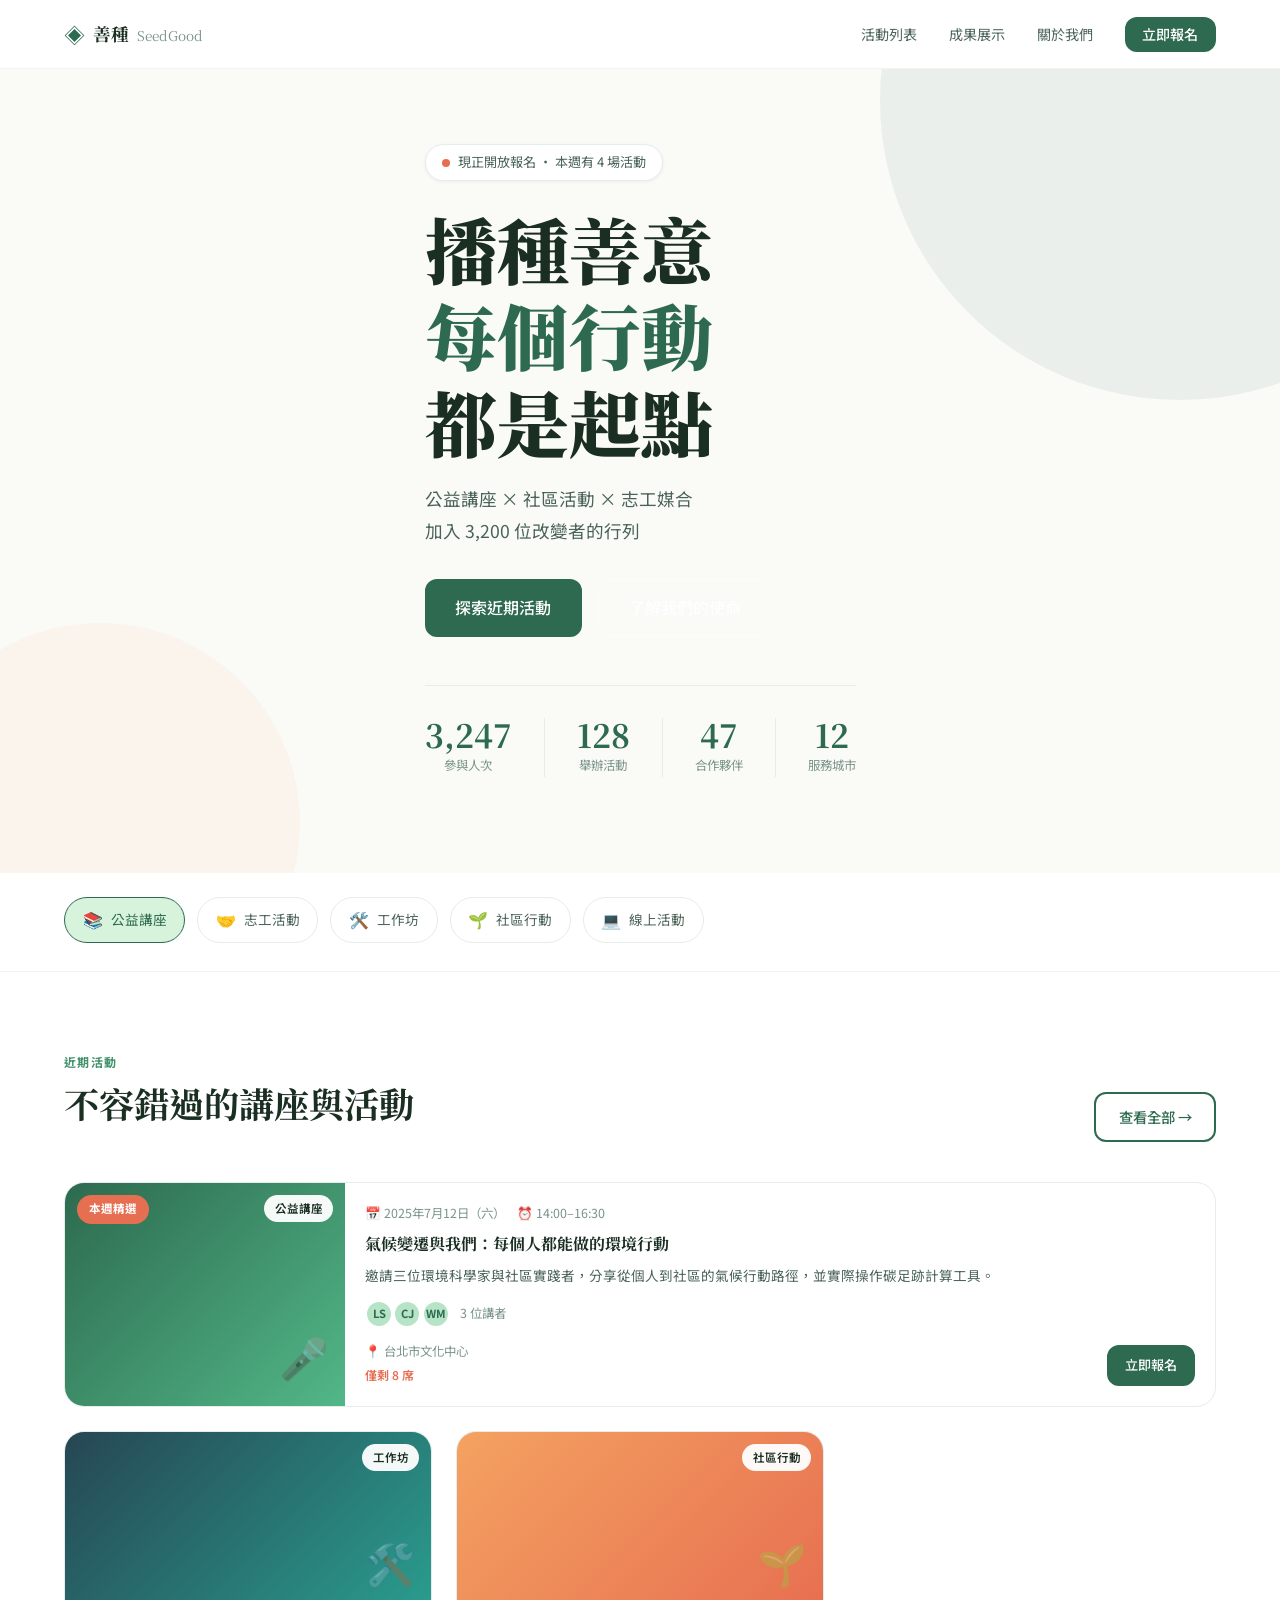
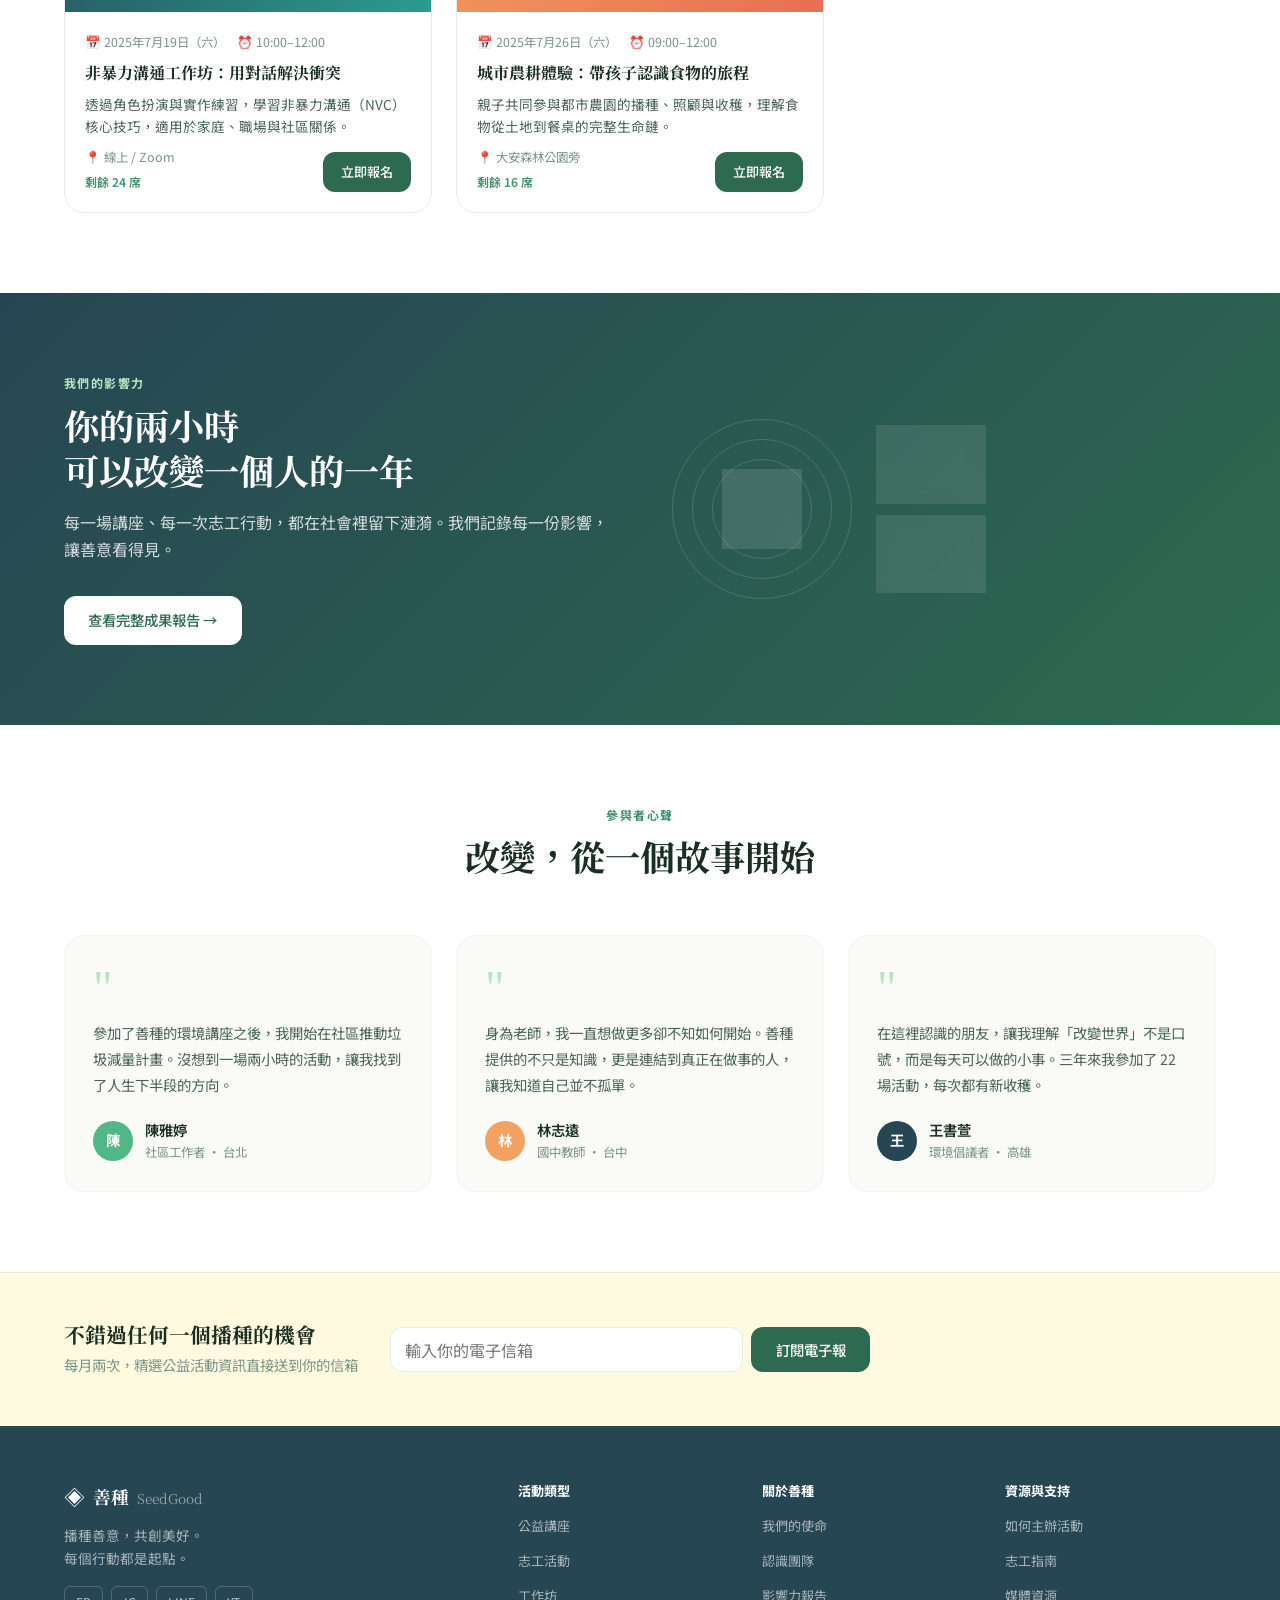
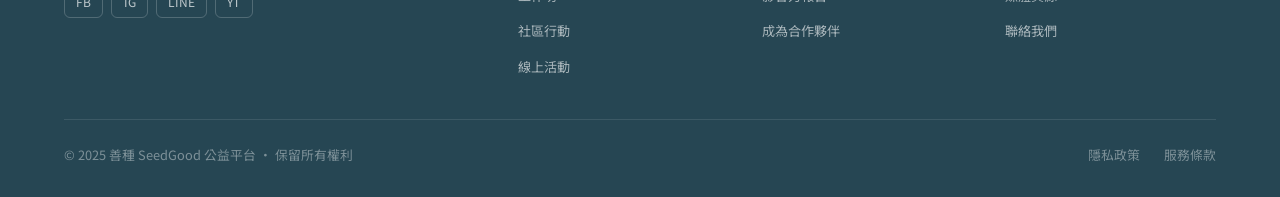
==== index.html @ 08ddd076 "Initial commit" ====
<!DOCTYPE html>
<html lang="zh-TW">
<head>
  <meta charset="UTF-8">
  <meta name="viewport" content="width=device-width, initial-scale=1.0">
  <title>善種 SeedGood — 播種善意，共創美好</title>
  <meta name="description" content="善種是一個公益活動平台，匯聚公益講座與各式活動，每個行動都是改變的起點。">
  <link rel="stylesheet" href="css/style.css">
  <link rel="preconnect" href="https://fonts.googleapis.com">
  <link href="https://fonts.googleapis.com/css2?family=Noto+Serif+TC:wght@400;700;900&family=Noto+Sans+TC:wght@300;400;500;700&display=swap" rel="stylesheet">
</head>
<body>

<!-- Navigation -->
<nav class="nav" id="nav">
  <div class="nav-inner container">
    <a href="index.html" class="nav-logo">
      <span class="logo-mark">&#9672;</span>
      <span class="logo-text">善種 <em>SeedGood</em></span>
    </a>
    <ul class="nav-links">
      <li><a href="events.html">活動列表</a></li>
      <li><a href="impact.html">成果展示</a></li>
      <li><a href="about.html">關於我們</a></li>
      <li><a href="events.html" class="nav-cta">立即報名</a></li>
    </ul>
    <button class="nav-toggle" id="navToggle" aria-label="選單">
      <span></span><span></span><span></span>
    </button>
  </div>
</nav>

<!-- Mobile Menu -->
<div class="mobile-menu" id="mobileMenu">
  <ul>
    <li><a href="events.html">活動列表</a></li>
    <li><a href="impact.html">成果展示</a></li>
    <li><a href="about.html">關於我們</a></li>
    <li><a href="events.html" class="btn btn-primary">立即報名</a></li>
  </ul>
</div>

<!-- Hero -->
<section class="hero">
  <div class="hero-bg">
    <div class="hero-shape hero-shape-1"></div>
    <div class="hero-shape hero-shape-2"></div>
    <div class="hero-dots"></div>
  </div>
  <div class="container hero-content">
    <div class="hero-badge">
      <span class="pulse-dot"></span>
      現正開放報名 · 本週有 4 場活動
    </div>
    <h1 class="hero-title">播種善意<br><span class="accent">每個行動</span><br>都是起點</h1>
    <p class="hero-subtitle">公益講座 × 社區活動 × 志工媒合<br>加入 3,200 位改變者的行列</p>
    <div class="hero-cta">
      <a href="events.html" class="btn btn-primary btn-lg">探索近期活動</a>
      <a href="about.html" class="btn btn-ghost btn-lg">了解我們的使命</a>
    </div>
    <div class="hero-stats">
      <div class="stat">
        <span class="stat-num" data-target="3247">0</span>
        <span class="stat-label">參與人次</span>
      </div>
      <div class="stat-divider"></div>
      <div class="stat">
        <span class="stat-num" data-target="128">0</span>
        <span class="stat-label">舉辦活動</span>
      </div>
      <div class="stat-divider"></div>
      <div class="stat">
        <span class="stat-num" data-target="47">0</span>
        <span class="stat-label">合作夥伴</span>
      </div>
      <div class="stat-divider"></div>
      <div class="stat">
        <span class="stat-num" data-target="12">0</span>
        <span class="stat-label">服務城市</span>
      </div>
    </div>
  </div>
</section>

<!-- Category Strip -->
<section class="categories">
  <div class="container">
    <div class="cat-strip">
      <a href="events.html?type=lecture" class="cat-item active">
        <div class="cat-icon">📚</div>
        <span>公益講座</span>
      </a>
      <a href="events.html?type=volunteer" class="cat-item">
        <div class="cat-icon">🤝</div>
        <span>志工活動</span>
      </a>
      <a href="events.html?type=workshop" class="cat-item">
        <div class="cat-icon">🛠️</div>
        <span>工作坊</span>
      </a>
      <a href="events.html?type=community" class="cat-item">
        <div class="cat-icon">🌱</div>
        <span>社區行動</span>
      </a>
      <a href="events.html?type=online" class="cat-item">
        <div class="cat-icon">💻</div>
        <span>線上活動</span>
      </a>
    </div>
  </div>
</section>

<!-- Featured Events -->
<section class="section events-section">
  <div class="container">
    <div class="section-header">
      <div>
        <p class="section-eyebrow">近期活動</p>
        <h2 class="section-title">不容錯過的講座與活動</h2>
      </div>
      <a href="events.html" class="btn btn-outline">查看全部 →</a>
    </div>
    <div class="events-grid">

      <article class="event-card featured">
        <div class="event-badge">本週精選</div>
        <div class="event-img" style="background: linear-gradient(135deg, #2D6A4F 0%, #52B788 100%)">
          <div class="event-category-tag">公益講座</div>
          <div class="event-type-icon">🎤</div>
        </div>
        <div class="event-body">
          <div class="event-meta">
            <span class="event-date">📅 2025年7月12日（六）</span>
            <span class="event-time">⏰ 14:00–16:30</span>
          </div>
          <h3 class="event-title">氣候變遷與我們：每個人都能做的環境行動</h3>
          <p class="event-desc">邀請三位環境科學家與社區實踐者，分享從個人到社區的氣候行動路徑，並實際操作碳足跡計算工具。</p>
          <div class="event-speakers">
            <div class="speaker-avatar" title="林思穎 博士">LS</div>
            <div class="speaker-avatar" title="陳建宏 主任">CJ</div>
            <div class="speaker-avatar" title="王美華 老師">WM</div>
            <span class="speaker-count">3 位講者</span>
          </div>
          <div class="event-footer">
            <div class="event-info">
              <span class="event-location">📍 台北市文化中心</span>
              <span class="event-seats seats-low">僅剩 8 席</span>
            </div>
            <a href="event-detail.html" class="btn btn-primary btn-sm">立即報名</a>
          </div>
        </div>
      </article>

      <article class="event-card">
        <div class="event-img" style="background: linear-gradient(135deg, #264653 0%, #2A9D8F 100%)">
          <div class="event-category-tag">工作坊</div>
          <div class="event-type-icon">🛠️</div>
        </div>
        <div class="event-body">
          <div class="event-meta">
            <span class="event-date">📅 2025年7月19日（六）</span>
            <span class="event-time">⏰ 10:00–12:00</span>
          </div>
          <h3 class="event-title">非暴力溝通工作坊：用對話解決衝突</h3>
          <p class="event-desc">透過角色扮演與實作練習，學習非暴力溝通（NVC）核心技巧，適用於家庭、職場與社區關係。</p>
          <div class="event-footer">
            <div class="event-info">
              <span class="event-location">📍 線上 / Zoom</span>
              <span class="event-seats">剩餘 24 席</span>
            </div>
            <a href="event-detail.html" class="btn btn-primary btn-sm">立即報名</a>
          </div>
        </div>
      </article>

      <article class="event-card">
        <div class="event-img" style="background: linear-gradient(135deg, #F4A261 0%, #E76F51 100%)">
          <div class="event-category-tag">社區行動</div>
          <div class="event-type-icon">🌱</div>
        </div>
        <div class="event-body">
          <div class="event-meta">
            <span class="event-date">📅 2025年7月26日（六）</span>
            <span class="event-time">⏰ 09:00–12:00</span>
          </div>
          <h3 class="event-title">城市農耕體驗：帶孩子認識食物的旅程</h3>
          <p class="event-desc">親子共同參與都市農園的播種、照顧與收穫，理解食物從土地到餐桌的完整生命鏈。</p>
          <div class="event-footer">
            <div class="event-info">
              <span class="event-location">📍 大安森林公園旁</span>
              <span class="event-seats">剩餘 16 席</span>
            </div>
            <a href="event-detail.html" class="btn btn-primary btn-sm">立即報名</a>
          </div>
        </div>
      </article>

    </div>
  </div>
</section>

<!-- Impact Section -->
<section class="section impact-banner">
  <div class="container">
    <div class="impact-inner">
      <div class="impact-text">
        <p class="section-eyebrow light">我們的影響力</p>
        <h2 class="section-title light">你的兩小時<br>可以改變一個人的一年</h2>
        <p class="impact-desc">每一場講座、每一次志工行動，都在社會裡留下漣漪。我們記錄每一份影響，讓善意看得見。</p>
        <a href="impact.html" class="btn btn-light">查看完整成果報告 →</a>
      </div>
      <div class="impact-visual">
        <div class="impact-circle">
          <div class="impact-ring ring-1"></div>
          <div class="impact-ring ring-2"></div>
          <div class="impact-ring ring-3"></div>
          <div class="impact-center">
            <span class="impact-big-num">89%</span>
            <span class="impact-big-label">參與者表示<br>獲得行動啟發</span>
          </div>
        </div>
        <div class="impact-cards-small">
          <div class="impact-mini-card">
            <span class="mini-num">4.8</span>
            <span class="mini-label">平均滿意度</span>
          </div>
          <div class="impact-mini-card">
            <span class="mini-num">72%</span>
            <span class="mini-label">回流參與率</span>
          </div>
        </div>
      </div>
    </div>
  </div>
</section>

<!-- Testimonials -->
<section class="section testimonials-section">
  <div class="container">
    <div class="section-header center">
      <div>
        <p class="section-eyebrow">參與者心聲</p>
        <h2 class="section-title">改變，從一個故事開始</h2>
      </div>
    </div>
    <div class="testimonials-grid">
      <div class="testimonial-card">
        <div class="quote-icon">"</div>
        <p class="testimonial-text">參加了善種的環境講座之後，我開始在社區推動垃圾減量計畫。沒想到一場兩小時的活動，讓我找到了人生下半段的方向。</p>
        <div class="testimonial-author">
          <div class="author-avatar" style="background:#52B788">陳</div>
          <div>
            <div class="author-name">陳雅婷</div>
            <div class="author-role">社區工作者 · 台北</div>
          </div>
        </div>
      </div>
      <div class="testimonial-card">
        <div class="quote-icon">"</div>
        <p class="testimonial-text">身為老師，我一直想做更多卻不知如何開始。善種提供的不只是知識，更是連結到真正在做事的人，讓我知道自己並不孤單。</p>
        <div class="testimonial-author">
          <div class="author-avatar" style="background:#F4A261">林</div>
          <div>
            <div class="author-name">林志遠</div>
            <div class="author-role">國中教師 · 台中</div>
          </div>
        </div>
      </div>
      <div class="testimonial-card">
        <div class="quote-icon">"</div>
        <p class="testimonial-text">在這裡認識的朋友，讓我理解「改變世界」不是口號，而是每天可以做的小事。三年來我參加了 22 場活動，每次都有新收穫。</p>
        <div class="testimonial-author">
          <div class="author-avatar" style="background:#264653">王</div>
          <div>
            <div class="author-name">王書萱</div>
            <div class="author-role">環境倡議者 · 高雄</div>
          </div>
        </div>
      </div>
    </div>
  </div>
</section>

<!-- Newsletter -->
<section class="newsletter-section">
  <div class="container">
    <div class="newsletter-inner">
      <div class="newsletter-text">
        <h3>不錯過任何一個播種的機會</h3>
        <p>每月兩次，精選公益活動資訊直接送到你的信箱</p>
      </div>
      <form class="newsletter-form" onsubmit="handleSubscribe(event)">
        <input type="email" placeholder="輸入你的電子信箱" required>
        <button type="submit" class="btn btn-primary">訂閱電子報</button>
      </form>
    </div>
  </div>
</section>

<!-- Footer -->
<footer class="footer">
  <div class="container">
    <div class="footer-grid">
      <div class="footer-brand">
        <a href="index.html" class="nav-logo footer-logo">
          <span class="logo-mark">&#9672;</span>
          <span class="logo-text">善種 <em>SeedGood</em></span>
        </a>
        <p class="footer-tagline">播種善意，共創美好。<br>每個行動都是起點。</p>
        <div class="social-links">
          <a href="#" class="social-link">FB</a>
          <a href="#" class="social-link">IG</a>
          <a href="#" class="social-link">LINE</a>
          <a href="#" class="social-link">YT</a>
        </div>
      </div>
      <div class="footer-col">
        <h4>活動類型</h4>
        <ul>
          <li><a href="events.html?type=lecture">公益講座</a></li>
          <li><a href="events.html?type=volunteer">志工活動</a></li>
          <li><a href="events.html?type=workshop">工作坊</a></li>
          <li><a href="events.html?type=community">社區行動</a></li>
          <li><a href="events.html?type=online">線上活動</a></li>
        </ul>
      </div>
      <div class="footer-col">
        <h4>關於善種</h4>
        <ul>
          <li><a href="about.html">我們的使命</a></li>
          <li><a href="about.html#team">認識團隊</a></li>
          <li><a href="impact.html">影響力報告</a></li>
          <li><a href="about.html#partner">成為合作夥伴</a></li>
        </ul>
      </div>
      <div class="footer-col">
        <h4>資源與支持</h4>
        <ul>
          <li><a href="#">如何主辦活動</a></li>
          <li><a href="#">志工指南</a></li>
          <li><a href="#">媒體資源</a></li>
          <li><a href="#">聯絡我們</a></li>
        </ul>
      </div>
    </div>
    <div class="footer-bottom">
      <p>© 2025 善種 SeedGood 公益平台 · 保留所有權利</p>
      <div class="footer-links">
        <a href="#">隱私政策</a>
        <a href="#">服務條款</a>
      </div>
    </div>
  </div>
</footer>

<script src="js/main.js"></script>
</body>
</html>
---- css/style.css ----
/* ===================================
   善種 SeedGood — Main Stylesheet
   Natural × Warm × Professional
   =================================== */

:root {
  /* Brand Colors */
  --green-dark: #2D6A4F;
  --green-mid: #40916C;
  --green-light: #52B788;
  --green-pale: #B7E4C7;
  --green-bg: #D8F3DC;

  --orange: #F4A261;
  --orange-dark: #E76F51;
  --orange-light: #FFD6A5;

  --earth: #D4A373;
  --earth-dark: #A87B52;

  --navy: #264653;
  --teal: #2A9D8F;

  --cream: #FEFAE0;
  --cream-dark: #F0EAD2;
  --off-white: #FAFAF7;

  --text-primary: #1a2e22;
  --text-secondary: #4a6358;
  --text-muted: #7a9488;

  --border-color: #e4ede8;
  --border-light: #f0f5f2;

  /* Typography */
  --font-serif: 'Noto Serif TC', '源ノ明朝 TC', serif;
  --font-sans: 'Noto Sans TC', 'PingFang TC', sans-serif;

  /* Spacing */
  --section-py: 5rem;
  --section-py-sm: 3rem;
  --container-max: 1200px;
  --container-pad: 1.5rem;

  /* Radius */
  --radius-sm: 6px;
  --radius-md: 12px;
  --radius-lg: 20px;
  --radius-xl: 32px;

  /* Shadows */
  --shadow-sm: 0 1px 3px rgba(45,106,79,0.08);
  --shadow-md: 0 4px 16px rgba(45,106,79,0.12);
  --shadow-lg: 0 8px 32px rgba(45,106,79,0.16);

  /* Transitions */
  --ease: cubic-bezier(0.25, 0.46, 0.45, 0.94);
}

/* ===== Reset & Base ===== */
*, *::before, *::after { box-sizing: border-box; margin: 0; padding: 0; }

html { scroll-behavior: smooth; font-size: 16px; }

body {
  font-family: var(--font-sans);
  color: var(--text-primary);
  background: #fff;
  line-height: 1.7;
  -webkit-font-smoothing: antialiased;
}

img { max-width: 100%; display: block; }
a { color: inherit; text-decoration: none; }
button { cursor: pointer; border: none; background: none; font-family: inherit; }
input, select, textarea {
  font-family: inherit;
  font-size: 1rem;
  outline: none;
  border: 1.5px solid var(--border-color);
  border-radius: var(--radius-sm);
  padding: .6rem .9rem;
  width: 100%;
  transition: border-color .2s;
  background: #fff;
  color: var(--text-primary);
}
input:focus, select:focus, textarea:focus { border-color: var(--green-mid); }
textarea { resize: vertical; }

/* ===== Container ===== */
.container {
  max-width: var(--container-max);
  margin: 0 auto;
  padding: 0 var(--container-pad);
}

/* ===== Typography ===== */
h1, h2, h3, h4 {
  font-family: var(--font-serif);
  line-height: 1.3;
  color: var(--text-primary);
}

.section-eyebrow {
  font-size: .75rem;
  font-weight: 700;
  letter-spacing: .12em;
  text-transform: uppercase;
  color: var(--green-mid);
  margin-bottom: .5rem;
  display: block;
}
.section-eyebrow.light { color: rgba(255,255,255,.75); }

.section-title {
  font-size: clamp(1.6rem, 3vw, 2.2rem);
  margin-bottom: 1rem;
}
.section-title.light { color: #fff; }

/* ===== Sections ===== */
.section { padding: var(--section-py) 0; }
.section-sm { padding: var(--section-py-sm) 0; }
.alt-bg { background: var(--off-white); }

.section-header {
  display: flex;
  justify-content: space-between;
  align-items: flex-end;
  margin-bottom: 2.5rem;
  gap: 1rem;
}
.section-header.center {
  flex-direction: column;
  align-items: center;
  text-align: center;
}

/* ===== Buttons ===== */
.btn {
  display: inline-flex;
  align-items: center;
  justify-content: center;
  gap: .4rem;
  padding: .65rem 1.4rem;
  border-radius: var(--radius-md);
  font-size: .9rem;
  font-weight: 500;
  font-family: var(--font-sans);
  transition: all .2s var(--ease);
  cursor: pointer;
  border: 2px solid transparent;
  white-space: nowrap;
}
.btn:active { transform: scale(0.98); }

.btn-primary {
  background: var(--green-dark);
  color: #fff;
  border-color: var(--green-dark);
}
.btn-primary:hover { background: var(--green-mid); border-color: var(--green-mid); }

.btn-accent {
  background: var(--orange-dark);
  color: #fff;
  border-color: var(--orange-dark);
}
.btn-accent:hover { background: var(--orange); border-color: var(--orange); }

.btn-outline {
  background: transparent;
  color: var(--green-dark);
  border-color: var(--green-dark);
}
.btn-outline:hover { background: var(--green-bg); }

.btn-ghost {
  background: transparent;
  color: var(--text-primary);
  border-color: rgba(255,255,255,0.3);
  color: rgba(255,255,255,0.9);
}
.btn-ghost:hover { background: rgba(255,255,255,.15); }

.btn-ghost-light {
  background: transparent;
  color: #fff;
  border-color: rgba(255,255,255,0.5);
}
.btn-ghost-light:hover { background: rgba(255,255,255,0.15); }

.btn-light {
  background: #fff;
  color: var(--green-dark);
  border-color: #fff;
}
.btn-light:hover { background: var(--cream); }

.btn-lg { padding: .85rem 1.8rem; font-size: 1rem; }
.btn-sm { padding: .45rem 1rem; font-size: .82rem; }
.btn-full { width: 100%; }

/* ===== Navigation ===== */
.nav {
  position: fixed;
  top: 0;
  left: 0;
  right: 0;
  z-index: 100;
  background: rgba(255,255,255,0.95);
  backdrop-filter: blur(12px);
  -webkit-backdrop-filter: blur(12px);
  border-bottom: 1px solid var(--border-light);
  transition: box-shadow .3s;
}
.nav.scrolled { box-shadow: var(--shadow-sm); }

.nav-inner {
  display: flex;
  align-items: center;
  justify-content: space-between;
  height: 68px;
}

.nav-logo {
  display: flex;
  align-items: center;
  gap: .5rem;
  text-decoration: none;
}
.logo-mark {
  color: var(--green-dark);
  font-size: 1.3rem;
  line-height: 1;
}
.logo-text {
  font-family: var(--font-serif);
  font-size: 1.1rem;
  font-weight: 700;
  color: var(--text-primary);
}
.logo-text em {
  font-style: normal;
  font-size: .85rem;
  font-weight: 400;
  color: var(--text-muted);
  margin-left: .25rem;
}

.nav-links {
  display: flex;
  align-items: center;
  gap: 2rem;
  list-style: none;
}
.nav-links a {
  font-size: .88rem;
  color: var(--text-secondary);
  transition: color .2s;
  position: relative;
}
.nav-links a:hover, .nav-links a.active { color: var(--green-dark); }
.nav-links a.active::after {
  content: '';
  position: absolute;
  bottom: -4px; left: 0; right: 0;
  height: 2px;
  background: var(--green-dark);
  border-radius: 2px;
}

.nav-cta {
  background: var(--green-dark) !important;
  color: #fff !important;
  padding: .45rem 1.1rem;
  border-radius: var(--radius-md);
  font-weight: 500;
}
.nav-cta:hover { background: var(--green-mid) !important; }
.nav-cta.active::after { display: none; }

.nav-toggle {
  display: none;
  flex-direction: column;
  gap: 5px;
  padding: .3rem;
}
.nav-toggle span {
  display: block;
  width: 22px;
  height: 2px;
  background: var(--text-primary);
  border-radius: 2px;
  transition: .3s;
}

/* Mobile Menu */
.mobile-menu {
  display: none;
  position: fixed;
  top: 68px;
  left: 0; right: 0;
  background: #fff;
  border-bottom: 1px solid var(--border-color);
  z-index: 99;
  padding: 1.5rem var(--container-pad);
}
.mobile-menu.open { display: block; }
.mobile-menu ul { list-style: none; display: flex; flex-direction: column; gap: 1rem; }
.mobile-menu a { font-size: 1rem; color: var(--text-secondary); display: block; padding: .3rem 0; }

/* ===== Hero ===== */
.hero {
  padding: 9rem 0 6rem;
  position: relative;
  overflow: hidden;
  background: var(--off-white);
  min-height: 85vh;
  display: flex;
  align-items: center;
}

.hero-bg {
  position: absolute;
  inset: 0;
  pointer-events: none;
  overflow: hidden;
}
.hero-shape {
  position: absolute;
  border-radius: 50%;
  opacity: .07;
}
.hero-shape-1 {
  width: 600px; height: 600px;
  background: var(--green-dark);
  top: -200px; right: -200px;
}
.hero-shape-2 {
  width: 400px; height: 400px;
  background: var(--orange);
  bottom: -150px; left: -100px;
}

.hero-content { position: relative; z-index: 2; max-width: 700px; }

.hero-badge {
  display: inline-flex;
  align-items: center;
  gap: .5rem;
  background: #fff;
  border: 1px solid var(--border-color);
  padding: .4rem 1rem;
  border-radius: 100px;
  font-size: .82rem;
  color: var(--text-secondary);
  margin-bottom: 1.5rem;
  box-shadow: var(--shadow-sm);
}

.pulse-dot {
  width: 8px; height: 8px;
  background: var(--orange-dark);
  border-radius: 50%;
  animation: pulse 2s infinite;
  flex-shrink: 0;
}
@keyframes pulse {
  0%, 100% { opacity: 1; transform: scale(1); }
  50% { opacity: .7; transform: scale(1.3); }
}

.hero-title {
  font-size: clamp(2.8rem, 6vw, 4.5rem);
  line-height: 1.2;
  font-weight: 900;
  margin-bottom: 1.2rem;
  color: var(--text-primary);
}
.hero-title .accent { color: var(--green-dark); }

.hero-subtitle {
  font-size: 1.1rem;
  color: var(--text-secondary);
  margin-bottom: 2rem;
  line-height: 1.8;
}

.hero-cta { display: flex; gap: 1rem; flex-wrap: wrap; margin-bottom: 3rem; }

.hero-stats {
  display: flex;
  gap: 2rem;
  flex-wrap: wrap;
  padding-top: 2rem;
  border-top: 1px solid var(--border-color);
}
.stat { text-align: center; }
.stat-num {
  display: block;
  font-family: var(--font-serif);
  font-size: 2rem;
  font-weight: 700;
  color: var(--green-dark);
  line-height: 1;
}
.stat-label { font-size: .78rem; color: var(--text-muted); margin-top: .2rem; }
.stat-divider { width: 1px; background: var(--border-color); align-self: stretch; }

/* ===== Categories ===== */
.categories {
  background: #fff;
  border-bottom: 1px solid var(--border-light);
  padding: 1.5rem 0;
}
.cat-strip {
  display: flex;
  gap: .75rem;
  overflow-x: auto;
  padding-bottom: .25rem;
  scrollbar-width: none;
}
.cat-strip::-webkit-scrollbar { display: none; }

.cat-item {
  display: flex;
  align-items: center;
  gap: .5rem;
  padding: .5rem 1.1rem;
  border-radius: 100px;
  border: 1.5px solid var(--border-color);
  font-size: .85rem;
  color: var(--text-secondary);
  white-space: nowrap;
  transition: all .2s;
  background: #fff;
}
.cat-item:hover, .cat-item.active {
  border-color: var(--green-dark);
  color: var(--green-dark);
  background: var(--green-bg);
}
.cat-icon { font-size: 1rem; }

/* ===== Event Cards ===== */
.events-grid {
  display: grid;
  grid-template-columns: repeat(auto-fill, minmax(340px, 1fr));
  gap: 1.5rem;
}
.events-grid-full {
  grid-template-columns: repeat(auto-fill, minmax(320px, 1fr));
}

.event-card {
  background: #fff;
  border-radius: var(--radius-lg);
  overflow: hidden;
  border: 1px solid var(--border-color);
  transition: transform .25s var(--ease), box-shadow .25s var(--ease);
  position: relative;
}
.event-card:hover {
  transform: translateY(-4px);
  box-shadow: var(--shadow-md);
}
.event-card.featured {
  grid-column: 1 / -1;
  display: grid;
  grid-template-columns: 280px 1fr;
}
@media (max-width: 640px) {
  .event-card.featured { grid-template-columns: 1fr; }
}

.event-badge {
  position: absolute;
  top: 12px; left: 12px;
  background: var(--orange-dark);
  color: #fff;
  padding: .3rem .75rem;
  border-radius: 100px;
  font-size: .72rem;
  font-weight: 700;
  z-index: 2;
}

.event-img {
  height: 180px;
  display: flex;
  align-items: flex-end;
  justify-content: flex-start;
  position: relative;
  overflow: hidden;
}
.event-card.featured .event-img { height: 100%; min-height: 200px; }

.event-category-tag {
  position: absolute;
  top: 12px; right: 12px;
  background: rgba(255,255,255,.95);
  color: var(--text-primary);
  padding: .25rem .65rem;
  border-radius: 100px;
  font-size: .72rem;
  font-weight: 600;
}
.event-mode-badge {
  position: absolute;
  bottom: 12px; left: 12px;
  background: rgba(0,0,0,.55);
  color: #fff;
  padding: .2rem .6rem;
  border-radius: 100px;
  font-size: .7rem;
  backdrop-filter: blur(4px);
}
.event-mode-badge.online { background: rgba(42,157,143,.8); }
.event-mode-badge.hybrid { background: rgba(38,70,83,.8); }

.event-type-icon {
  font-size: 2.5rem;
  position: absolute;
  bottom: 16px; right: 16px;
  opacity: .4;
}

.event-body { padding: 1.25rem; display: flex; flex-direction: column; gap: .6rem; }
.event-meta { display: flex; gap: .75rem; flex-wrap: wrap; }
.event-date, .event-time { font-size: .78rem; color: var(--text-muted); }
.event-title { font-size: 1rem; font-weight: 700; line-height: 1.4; }
.event-desc { font-size: .85rem; color: var(--text-secondary); line-height: 1.6; display: -webkit-box; -webkit-line-clamp: 2; -webkit-box-orient: vertical; overflow: hidden; }

.event-speakers { display: flex; align-items: center; gap: .4rem; margin: .2rem 0; }
.speaker-avatar {
  width: 28px; height: 28px;
  border-radius: 50%;
  background: var(--green-pale);
  color: var(--green-dark);
  font-size: .7rem;
  font-weight: 700;
  display: flex;
  align-items: center;
  justify-content: center;
  border: 2px solid #fff;
  margin-left: -6px;
}
.speaker-avatar:first-child { margin-left: 0; }
.speaker-count { font-size: .78rem; color: var(--text-muted); margin-left: .25rem; }

.event-footer { display: flex; justify-content: space-between; align-items: flex-end; gap: .5rem; margin-top: auto; }
.event-info { display: flex; flex-direction: column; gap: .2rem; }
.event-location { font-size: .78rem; color: var(--text-muted); }
.event-seats { font-size: .75rem; font-weight: 600; color: var(--green-mid); }
.event-seats.seats-low { color: var(--orange-dark); }

/* ===== Impact Banner ===== */
.impact-banner {
  background: linear-gradient(135deg, var(--navy) 0%, var(--green-dark) 100%);
  color: #fff;
}
.impact-inner {
  display: grid;
  grid-template-columns: 1fr 1fr;
  gap: 4rem;
  align-items: center;
}
.impact-text .section-eyebrow.light { color: var(--green-pale); }
.impact-desc { color: rgba(255,255,255,.8); margin-bottom: 2rem; font-size: 1rem; }

.impact-visual { display: flex; align-items: center; gap: 1.5rem; }
.impact-circle {
  position: relative;
  width: 180px;
  height: 180px;
  flex-shrink: 0;
  display: flex;
  align-items: center;
  justify-content: center;
}
.impact-ring {
  position: absolute;
  border-radius: 50%;
  border: 1px solid rgba(255,255,255,.15);
  animation: ripple 4s infinite;
}
.ring-1 { width: 180px; height: 180px; animation-delay: 0s; }
.ring-2 { width: 140px; height: 140px; animation-delay: .5s; }
.ring-3 { width: 100px; height: 100px; animation-delay: 1s; }
@keyframes ripple {
  0%, 100% { opacity: .4; transform: scale(1); }
  50% { opacity: .2; transform: scale(1.05); }
}
.impact-center {
  position: relative;
  z-index: 2;
  text-align: center;
  background: rgba(255,255,255,.12);
  width: 80px; height: 80px;
  border-radius: 50%;
  display: flex;
  flex-direction: column;
  align-items: center;
  justify-content: center;
  backdrop-filter: blur(8px);
}
.impact-big-num {
  font-family: var(--font-serif);
  font-size: 1.4rem;
  font-weight: 700;
  line-height: 1;
  color: #fff;
}
.impact-big-label {
  font-size: .48rem;
  color: rgba(255,255,255,.8);
  line-height: 1.3;
  text-align: center;
  margin-top: 2px;
}

.impact-cards-small { display: flex; flex-direction: column; gap: .75rem; }
.impact-mini-card {
  background: rgba(255,255,255,.1);
  border: 1px solid rgba(255,255,255,.2);
  border-radius: var(--radius-md);
  padding: .75rem 1rem;
  backdrop-filter: blur(8px);
  min-width: 110px;
}
.mini-num {
  display: block;
  font-family: var(--font-serif);
  font-size: 1.5rem;
  font-weight: 700;
  color: #fff;
  line-height: 1;
}
.mini-label { font-size: .72rem; color: rgba(255,255,255,.75); margin-top: .2rem; }

/* ===== Testimonials ===== */
.testimonials-grid {
  display: grid;
  grid-template-columns: repeat(3, 1fr);
  gap: 1.5rem;
}
.testimonial-card {
  background: var(--off-white);
  border-radius: var(--radius-lg);
  padding: 1.75rem;
  position: relative;
  border: 1px solid var(--border-light);
}
.quote-icon {
  font-family: Georgia, serif;
  font-size: 3rem;
  color: var(--green-pale);
  line-height: 1;
  margin-bottom: .5rem;
}
.testimonial-text {
  font-size: .9rem;
  color: var(--text-secondary);
  line-height: 1.8;
  margin-bottom: 1.25rem;
}
.testimonial-author { display: flex; align-items: center; gap: .75rem; }
.author-avatar {
  width: 40px; height: 40px;
  border-radius: 50%;
  color: #fff;
  font-weight: 700;
  font-size: .9rem;
  display: flex;
  align-items: center;
  justify-content: center;
  flex-shrink: 0;
}
.author-name { font-weight: 600; font-size: .9rem; }
.author-role { font-size: .78rem; color: var(--text-muted); }

/* ===== Newsletter ===== */
.newsletter-section {
  background: var(--cream);
  padding: 3rem 0;
  border-top: 1px solid var(--cream-dark);
}
.newsletter-inner {
  display: flex;
  align-items: center;
  gap: 2rem;
  flex-wrap: wrap;
}
.newsletter-text h3 { font-size: 1.3rem; margin-bottom: .3rem; }
.newsletter-text p { font-size: .9rem; color: var(--text-muted); }
.newsletter-form {
  display: flex;
  gap: .5rem;
  flex: 1;
  min-width: 280px;
  max-width: 480px;
}
.newsletter-form input { border-radius: var(--radius-md); }

/* ===== Footer ===== */
.footer {
  background: var(--navy);
  color: rgba(255,255,255,.8);
  padding: 3.5rem 0 2rem;
}
.footer-grid {
  display: grid;
  grid-template-columns: 2fr 1fr 1fr 1fr;
  gap: 2rem;
  margin-bottom: 2.5rem;
}
.footer-logo .logo-text, .footer-logo .logo-mark { color: #fff; }
.footer-logo .logo-text em { color: rgba(255,255,255,.5); }
.footer-tagline { font-size: .85rem; color: rgba(255,255,255,.6); margin-top: .75rem; line-height: 1.7; }
.social-links { display: flex; gap: .5rem; margin-top: 1rem; }
.social-link {
  padding: .3rem .7rem;
  border-radius: var(--radius-sm);
  border: 1px solid rgba(255,255,255,.2);
  font-size: .75rem;
  color: rgba(255,255,255,.7);
  transition: .2s;
}
.social-link:hover { background: rgba(255,255,255,.1); color: #fff; }

.footer-col h4 { font-size: .82rem; font-weight: 700; color: #fff; margin-bottom: .75rem; font-family: var(--font-sans); }
.footer-col ul { list-style: none; display: flex; flex-direction: column; gap: .5rem; }
.footer-col a { font-size: .82rem; color: rgba(255,255,255,.6); transition: color .2s; }
.footer-col a:hover { color: var(--green-pale); }

.footer-bottom {
  display: flex;
  justify-content: space-between;
  align-items: center;
  padding-top: 1.5rem;
  border-top: 1px solid rgba(255,255,255,.1);
  font-size: .8rem;
  color: rgba(255,255,255,.4);
  flex-wrap: wrap;
  gap: .5rem;
}
.footer-links { display: flex; gap: 1.5rem; }
.footer-links a { color: rgba(255,255,255,.4); transition: .2s; }
.footer-links a:hover { color: rgba(255,255,255,.7); }

/* ===== Page Header ===== */
.page-header {
  padding: 7rem 0 3rem;
  background: var(--off-white);
  border-bottom: 1px solid var(--border-light);
}
.page-title { font-size: clamp(2rem, 4vw, 3rem); margin: .25rem 0; }
.page-subtitle { font-size: 1rem; color: var(--text-secondary); margin-top: .5rem; }
.page-title.light, .page-subtitle.light { color: #fff; }

/* ===== Filter Bar ===== */
.filter-bar {
  background: #fff;
  border-bottom: 1px solid var(--border-color);
  padding: .75rem 0;
}
.sticky-filter {
  position: sticky;
  top: 68px;
  z-index: 50;
}
.filter-inner {
  display: flex;
  justify-content: space-between;
  align-items: center;
  gap: 1rem;
  flex-wrap: wrap;
}
.filter-tabs { display: flex; gap: .4rem; overflow-x: auto; scrollbar-width: none; }
.filter-tabs::-webkit-scrollbar { display: none; }
.filter-tab {
  padding: .4rem .9rem;
  border-radius: 100px;
  font-size: .82rem;
  color: var(--text-secondary);
  background: transparent;
  border: 1.5px solid transparent;
  transition: all .2s;
  white-space: nowrap;
}
.filter-tab:hover { border-color: var(--border-color); }
.filter-tab.active { border-color: var(--green-dark); color: var(--green-dark); background: var(--green-bg); }

.filter-options { display: flex; gap: .5rem; }
.filter-select { width: auto; font-size: .82rem; padding: .35rem .7rem; border-radius: 100px; }

.results-info {
  display: flex;
  justify-content: space-between;
  align-items: center;
  padding: 1rem 0 .5rem;
  font-size: .85rem;
  color: var(--text-muted);
}
.view-toggle { display: flex; gap: .25rem; }
.view-btn {
  width: 32px; height: 32px;
  border-radius: var(--radius-sm);
  border: 1.5px solid var(--border-color);
  font-size: 1rem;
  color: var(--text-muted);
  display: flex;
  align-items: center;
  justify-content: center;
  transition: .2s;
}
.view-btn.active { border-color: var(--green-dark); color: var(--green-dark); background: var(--green-bg); }

.load-more-wrap { text-align: center; padding: 2rem 0; }

/* List View */
.list-view .event-card {
  display: grid;
  grid-template-columns: 120px 1fr;
}
.list-view .event-card .event-img { height: 100%; min-height: 120px; }
.list-view .event-card .event-desc { display: none; }

/* ===== Event Detail ===== */
.event-hero {
  position: relative;
  padding: 9rem 0 4rem;
  overflow: hidden;
  min-height: 400px;
  display: flex;
  align-items: flex-end;
}
.event-hero-bg {
  position: absolute;
  inset: 0;
}
.event-hero-overlay {
  position: absolute;
  inset: 0;
  background: linear-gradient(to top, rgba(0,0,0,.6) 0%, rgba(0,0,0,.2) 100%);
}
.event-hero-content { position: relative; z-index: 2; }

.breadcrumb { font-size: .8rem; color: rgba(255,255,255,.7); margin-bottom: .75rem; }
.breadcrumb a { color: rgba(255,255,255,.7); }
.breadcrumb a:hover { color: #fff; }

.event-tag-row { display: flex; gap: .5rem; flex-wrap: wrap; margin-bottom: .75rem; }
.event-tag {
  padding: .25rem .75rem;
  border-radius: 100px;
  font-size: .78rem;
  background: rgba(255,255,255,.2);
  color: #fff;
  backdrop-filter: blur(4px);
  border: 1px solid rgba(255,255,255,.3);
}
.tag-hot { background: rgba(231,111,81,.8); border-color: transparent; }
.tag-mode { background: rgba(42,157,143,.8); border-color: transparent; }

.event-hero-title {
  font-size: clamp(1.8rem, 4vw, 2.8rem);
  color: #fff;
  margin-bottom: 1rem;
}
.event-hero-meta {
  display: flex;
  gap: 1.5rem;
  flex-wrap: wrap;
  font-size: .88rem;
  color: rgba(255,255,255,.85);
}

.event-detail-layout {
  display: grid;
  grid-template-columns: 1fr 360px;
  gap: 2.5rem;
  padding-top: 2.5rem;
  padding-bottom: 4rem;
  align-items: start;
}

.event-detail-main { display: flex; flex-direction: column; gap: 2rem; }

.detail-section {
  padding-bottom: 2rem;
  border-bottom: 1px solid var(--border-light);
}
.detail-section:last-child { border-bottom: none; }
.detail-section h2 {
  font-size: 1.4rem;
  margin-bottom: 1rem;
}
.detail-section p { color: var(--text-secondary); margin-bottom: .8rem; line-height: 1.8; }

.event-highlights {
  background: var(--off-white);
  border-radius: var(--radius-md);
  padding: 1.25rem;
  margin-top: 1rem;
  border: 1px solid var(--border-light);
}
.event-highlights h3 { font-size: 1rem; margin-bottom: .75rem; }
.highlight-list { list-style: none; display: flex; flex-direction: column; gap: .5rem; }
.highlight-list li { font-size: .9rem; color: var(--text-secondary); }

/* Schedule */
.schedule-timeline { display: flex; flex-direction: column; }
.schedule-item { display: grid; grid-template-columns: 60px 1fr; gap: 1rem; }
.schedule-time { font-size: .82rem; color: var(--green-mid); font-weight: 600; padding-top: .3rem; }
.schedule-content { display: flex; gap: 1rem; padding-bottom: 1.5rem; }
.schedule-dot {
  width: 12px; height: 12px;
  border-radius: 50%;
  background: var(--green-dark);
  flex-shrink: 0;
  margin-top: .35rem;
  position: relative;
}
.schedule-dot::after {
  content: '';
  position: absolute;
  top: 12px; left: 5px;
  width: 2px;
  height: calc(100% + 1.5rem - 12px);
  background: var(--border-color);
}
.schedule-dot.last::after { display: none; }
.schedule-content > div strong { display: block; margin-bottom: .25rem; font-size: .95rem; }
.schedule-content > div p { font-size: .85rem; color: var(--text-muted); margin: 0; }

/* Speakers */
.speakers-list { display: flex; flex-direction: column; gap: 1.25rem; }
.speaker-card { display: flex; gap: 1.25rem; align-items: flex-start; }
.speaker-photo {
  width: 60px; height: 60px;
  border-radius: 50%;
  color: #fff;
  font-size: 1.3rem;
  font-weight: 700;
  display: flex;
  align-items: center;
  justify-content: center;
  flex-shrink: 0;
}
.speaker-photo-1 { background: linear-gradient(135deg, #2D6A4F, #52B788); }
.speaker-photo-2 { background: linear-gradient(135deg, #264653, #2A9D8F); }
.speaker-photo-3 { background: linear-gradient(135deg, #F4A261, #E76F51); }
.speaker-info h4 { font-size: 1rem; margin-bottom: .15rem; }
.speaker-title { font-size: .8rem; color: var(--green-mid); font-weight: 500; margin-bottom: .4rem; }
.speaker-bio { font-size: .85rem; color: var(--text-muted); line-height: 1.7; }

/* Seats Progress */
.seats-progress-card {
  background: #fff8f0;
  border: 1.5px solid var(--orange-light);
  border-radius: var(--radius-md);
  padding: 1rem 1.25rem;
}
.seats-progress-header { display: flex; justify-content: space-between; margin-bottom: .5rem; font-size: .85rem; }
.seats-number strong { color: var(--orange-dark); }
.seats-bar { height: 8px; background: var(--border-light); border-radius: 4px; overflow: hidden; margin-bottom: .5rem; }
.seats-bar-fill { height: 100%; background: linear-gradient(90deg, var(--orange), var(--orange-dark)); border-radius: 4px; }
.seats-warning { font-size: .82rem; color: var(--orange-dark); }
.seats-warning strong { font-weight: 700; }

/* Register Card */
.event-register-aside {
  position: sticky;
  top: 88px;
  display: flex;
  flex-direction: column;
  gap: 1rem;
}

.register-card {
  background: #fff;
  border: 1.5px solid var(--border-color);
  border-radius: var(--radius-lg);
  overflow: hidden;
  box-shadow: var(--shadow-md);
}
.register-card-header {
  padding: 1.25rem;
  border-bottom: 1px solid var(--border-light);
}
.register-card-header h3 { font-size: 1.2rem; }
.register-price { display: flex; align-items: baseline; gap: .5rem; margin-top: .25rem; }
.price-free {
  font-size: 1.8rem;
  font-weight: 700;
  color: var(--green-dark);
  font-family: var(--font-serif);
}
.price-note { font-size: .78rem; color: var(--text-muted); }

/* Step Indicator */
.register-steps {
  display: flex;
  align-items: center;
  padding: 1rem 1.25rem;
  border-bottom: 1px solid var(--border-light);
}
.reg-step {
  display: flex;
  align-items: center;
  gap: .4rem;
  flex: 1;
}
.step-num {
  width: 24px; height: 24px;
  border-radius: 50%;
  background: var(--border-light);
  color: var(--text-muted);
  font-size: .75rem;
  font-weight: 700;
  display: flex;
  align-items: center;
  justify-content: center;
  flex-shrink: 0;
  transition: .2s;
}
.reg-step.active .step-num { background: var(--green-dark); color: #fff; }
.reg-step.done .step-num { background: var(--green-light); color: #fff; }
.step-name { font-size: .72rem; color: var(--text-muted); }
.reg-step.active .step-name { color: var(--green-dark); font-weight: 600; }
.step-connector { height: 1px; flex: 1; background: var(--border-color); margin: 0 .25rem; }

.register-form { padding: 1.25rem; display: flex; flex-direction: column; gap: .75rem; }
.form-group { display: flex; flex-direction: column; gap: .3rem; }
.form-group label { font-size: .82rem; font-weight: 500; color: var(--text-secondary); }
.required { color: var(--orange-dark); }
.form-section-label { font-size: .85rem; font-weight: 600; color: var(--text-secondary); }

.mode-options { display: flex; flex-direction: column; gap: .5rem; }
.mode-option {
  display: flex;
  align-items: stretch;
  border: 1.5px solid var(--border-color);
  border-radius: var(--radius-md);
  cursor: pointer;
  transition: .2s;
  overflow: hidden;
}
.mode-option:has(input:checked) {
  border-color: var(--green-dark);
  background: var(--green-bg);
}
.mode-option input { position: absolute; opacity: 0; }
.mode-content {
  display: flex;
  flex-direction: column;
  padding: .75rem 1rem;
  width: 100%;
  gap: .15rem;
}
.mode-icon { font-size: 1.3rem; }
.mode-title { font-size: .9rem; font-weight: 600; }
.mode-desc { font-size: .75rem; color: var(--text-muted); line-height: 1.5; }
.mode-note {
  background: var(--off-white);
  border-radius: var(--radius-sm);
  padding: .75rem;
  font-size: .8rem;
  color: var(--text-secondary);
  line-height: 1.6;
  border: 1px solid var(--border-light);
}

.btn-row { display: flex; gap: .5rem; }
.btn-row .btn { flex: 1; }

.confirm-summary {
  background: var(--off-white);
  border-radius: var(--radius-md);
  padding: 1rem;
  border: 1px solid var(--border-light);
}
.confirm-summary h4 { font-size: .9rem; margin-bottom: .75rem; }
.confirm-row {
  display: flex;
  justify-content: space-between;
  font-size: .82rem;
  padding: .35rem 0;
  border-bottom: 1px solid var(--border-light);
}
.confirm-row:last-child { border-bottom: none; }
.confirm-row > span:first-child { color: var(--text-muted); }
.confirm-free { color: var(--green-dark); font-weight: 700; }

.form-check { display: flex; }
.checkbox-label {
  display: flex;
  align-items: flex-start;
  gap: .5rem;
  font-size: .8rem;
  color: var(--text-secondary);
  cursor: pointer;
  line-height: 1.5;
}
.checkbox-label input { width: auto; flex-shrink: 0; margin-top: .15rem; }
.checkbox-label a { color: var(--green-mid); text-decoration: underline; }

.register-success {
  padding: 2rem 1.25rem;
  text-align: center;
}
.success-icon { font-size: 3rem; margin-bottom: .75rem; }
.register-success h4 { font-size: 1.3rem; margin-bottom: .5rem; }
.register-success p { font-size: .88rem; color: var(--text-secondary); margin-bottom: .5rem; }
.success-sub { color: var(--green-mid); font-weight: 500; margin-bottom: 1.5rem; }

.share-card {
  background: #fff;
  border: 1px solid var(--border-color);
  border-radius: var(--radius-md);
  padding: 1rem 1.25rem;
  display: flex;
  align-items: center;
  justify-content: space-between;
  gap: 1rem;
}
.share-card p { font-size: .82rem; color: var(--text-muted); margin: 0; }
.share-buttons { display: flex; gap: .4rem; }
.share-btn {
  padding: .35rem .75rem;
  border-radius: var(--radius-sm);
  border: 1px solid var(--border-color);
  font-size: .75rem;
  color: var(--text-secondary);
  transition: .2s;
  background: #fff;
}
.share-btn:hover { border-color: var(--green-mid); color: var(--green-dark); }

.hidden { display: none !important; }

/* ===== Impact Page ===== */
.impact-page-header {
  background: linear-gradient(135deg, var(--navy) 0%, var(--green-dark) 100%);
  padding: 7rem 0 4rem;
}
.impact-metrics-section { padding-top: 4rem; }

.metrics-headline { text-align: center; margin-bottom: 2.5rem; }
.metrics-headline h2 { font-size: 1.8rem; }

.big-metrics-grid {
  display: grid;
  grid-template-columns: repeat(4, 1fr);
  gap: 1.5rem;
}
.big-metric {
  text-align: center;
  padding: 2rem 1rem;
  border-radius: var(--radius-lg);
  background: var(--off-white);
  border: 1px solid var(--border-light);
  position: relative;
}
.big-metric-num {
  display: block;
  font-family: var(--font-serif);
  font-size: 3.5rem;
  font-weight: 900;
  color: var(--green-dark);
  line-height: 1;
}
.big-metric-unit {
  font-size: 1.2rem;
  font-weight: 700;
  color: var(--text-muted);
  margin-left: .25rem;
}
.big-metric-label {
  display: block;
  font-size: .88rem;
  color: var(--text-secondary);
  margin: .5rem 0 .3rem;
}
.big-metric-growth {
  font-size: .75rem;
  color: var(--green-mid);
  font-weight: 600;
}

.trust-grid {
  display: grid;
  grid-template-columns: repeat(4, 1fr);
  gap: 1.5rem;
}
.trust-card {
  text-align: center;
  padding: 2rem 1rem;
  border-radius: var(--radius-lg);
  border: 1.5px solid var(--border-color);
  background: #fff;
}
.trust-score {
  font-family: var(--font-serif);
  font-size: 2.8rem;
  font-weight: 900;
  color: var(--green-dark);
  line-height: 1;
  margin-bottom: .4rem;
}
.stars { color: var(--orange); font-size: 1rem; margin-bottom: .5rem; }
.trust-label { font-size: .88rem; color: var(--text-primary); font-weight: 500; margin-bottom: .3rem; line-height: 1.4; }
.trust-base { font-size: .75rem; color: var(--text-muted); }

.category-impact-grid {
  display: grid;
  grid-template-columns: repeat(4, 1fr);
  gap: 1.5rem;
}
.cat-impact-card {
  background: #fff;
  border-radius: var(--radius-lg);
  padding: 1.5rem;
  border: 1px solid var(--border-light);
}
.cat-impact-icon {
  width: 48px; height: 48px;
  border-radius: var(--radius-md);
  font-size: 1.4rem;
  display: flex;
  align-items: center;
  justify-content: center;
  margin-bottom: .75rem;
}
.cat-impact-card h3 { font-size: 1rem; margin-bottom: .75rem; }
.cat-stats { display: flex; gap: 1rem; margin-bottom: .75rem; }
.cat-stat { display: flex; flex-direction: column; gap: .1rem; }
.cat-num { font-size: 1.4rem; font-weight: 700; font-family: var(--font-serif); color: var(--text-primary); }
.cat-stat span:last-child { font-size: .72rem; color: var(--text-muted); }
.cat-bar-wrap { height: 6px; background: var(--border-light); border-radius: 3px; margin-bottom: .75rem; overflow: hidden; }
.cat-bar { height: 100%; border-radius: 3px; }
.cat-topics { font-size: .75rem; color: var(--text-muted); }

.stories-grid {
  display: grid;
  grid-template-columns: repeat(3, 1fr);
  gap: 1.5rem;
}
.story-card {
  background: #fff;
  border-radius: var(--radius-lg);
  padding: 1.75rem;
  border: 1px solid var(--border-light);
  display: flex;
  flex-direction: column;
  gap: .75rem;
}
.story-tag {
  font-size: .72rem;
  font-weight: 700;
  background: var(--green-bg);
  color: var(--green-dark);
  padding: .25rem .75rem;
  border-radius: 100px;
  display: inline-block;
  align-self: flex-start;
}
.story-title { font-size: 1.05rem; }
.story-body { font-size: .86rem; color: var(--text-secondary); line-height: 1.8; flex: 1; }
.story-impact { display: flex; gap: 1rem; padding-top: .75rem; border-top: 1px solid var(--border-light); }
.story-kpi { display: flex; flex-direction: column; gap: .1rem; }
.story-kpi span { font-size: 1.2rem; font-weight: 700; color: var(--green-dark); font-family: var(--font-serif); }
.story-kpi { font-size: .72rem; color: var(--text-muted); }

.cta-section {
  background: linear-gradient(135deg, var(--green-dark) 0%, var(--navy) 100%);
  padding: var(--section-py) 0;
}
.cta-inner { text-align: center; }
.cta-inner h2 { color: #fff; font-size: clamp(1.4rem, 3vw, 2rem); margin-bottom: .75rem; }
.cta-inner p { color: rgba(255,255,255,.8); margin-bottom: 2rem; }
.cta-buttons { display: flex; gap: 1rem; justify-content: center; flex-wrap: wrap; }

/* ===== About Page ===== */
.about-hero {
  position: relative;
  padding: 9rem 0 5rem;
  overflow: hidden;
}
.about-hero-bg {
  position: absolute;
  inset: 0;
  background: linear-gradient(135deg, #1a4a32 0%, var(--green-dark) 60%, var(--teal) 100%);
}
.about-hero-content { position: relative; z-index: 2; }
.about-hero-title {
  font-size: clamp(2.5rem, 5vw, 4rem);
  color: #fff;
  font-weight: 900;
  margin: .5rem 0 1rem;
}
.about-hero-subtitle { color: rgba(255,255,255,.85); font-size: 1.1rem; max-width: 600px; line-height: 1.8; }

.story-layout {
  display: grid;
  grid-template-columns: 1fr 1fr;
  gap: 4rem;
  align-items: start;
}
.story-text h2 { font-size: 1.8rem; margin: .5rem 0 1rem; }
.story-text p { color: var(--text-secondary); margin-bottom: .9rem; line-height: 1.8; }
.story-values { display: flex; flex-direction: column; gap: 1.25rem; }
.value-item { display: flex; gap: 1rem; align-items: flex-start; }
.value-icon { font-size: 1.5rem; flex-shrink: 0; margin-top: .1rem; }
.value-item h4 { font-size: .95rem; margin-bottom: .2rem; }
.value-item p { font-size: .85rem; color: var(--text-muted); margin: 0; }

.team-grid {
  display: grid;
  grid-template-columns: repeat(4, 1fr);
  gap: 1.5rem;
}
.team-card {
  background: #fff;
  border-radius: var(--radius-lg);
  padding: 1.75rem 1.25rem;
  text-align: center;
  border: 1px solid var(--border-light);
}
.team-photo {
  width: 72px; height: 72px;
  border-radius: 50%;
  margin: 0 auto 1rem;
  font-size: 1.6rem;
  font-weight: 700;
  color: #fff;
  display: flex;
  align-items: center;
  justify-content: center;
}
.team-card h4 { font-size: 1rem; margin-bottom: .2rem; }
.team-role { font-size: .78rem; color: var(--green-mid); font-weight: 500; margin-bottom: .6rem; }
.team-bio { font-size: .82rem; color: var(--text-muted); line-height: 1.7; }

.partners-grid {
  display: grid;
  grid-template-columns: repeat(4, 1fr);
  gap: 1rem;
  margin-bottom: 3rem;
}
.partner-logo {
  border: 1px solid var(--border-color);
  border-radius: var(--radius-md);
  padding: 1.25rem;
  text-align: center;
  font-size: .82rem;
  color: var(--text-muted);
  background: #fff;
  font-weight: 500;
}

.partner-cta {
  text-align: center;
  padding: 3rem;
  background: var(--off-white);
  border-radius: var(--radius-xl);
  border: 1px solid var(--border-light);
}
.partner-cta h3 { font-size: 1.5rem; margin-bottom: .5rem; }
.partner-cta p { color: var(--text-secondary); margin-bottom: 1.5rem; }

/* ===== Responsive ===== */
@media (max-width: 1024px) {
  .footer-grid { grid-template-columns: 1fr 1fr 1fr; }
  .footer-brand { grid-column: 1 / -1; }
  .impact-inner { grid-template-columns: 1fr; }
  .event-detail-layout { grid-template-columns: 1fr; }
  .event-register-aside { position: relative; top: 0; }
  .big-metrics-grid, .trust-grid, .category-impact-grid { grid-template-columns: repeat(2, 1fr); }
  .team-grid, .partners-grid { grid-template-columns: repeat(2, 1fr); }
  .testimonials-grid, .stories-grid { grid-template-columns: repeat(2, 1fr); }
}

@media (max-width: 768px) {
  :root { --section-py: 3.5rem; }
  .nav-links { display: none; }
  .nav-toggle { display: flex; }
  .events-grid { grid-template-columns: 1fr; }
  .event-card.featured { grid-template-columns: 1fr; }
  .hero-stats { gap: 1rem; }
  .stat-divider { display: none; }
  .testimonials-grid { grid-template-columns: 1fr; }
  .stories-grid { grid-template-columns: 1fr; }
  .story-layout { grid-template-columns: 1fr; gap: 2rem; }
  .newsletter-inner { flex-direction: column; }
  .newsletter-form { max-width: 100%; }
  .filter-inner { flex-direction: column; align-items: flex-start; }
  .big-metrics-grid { grid-template-columns: repeat(2, 1fr); }
}

@media (max-width: 640px) {
  .hero-title { font-size: 2.4rem; }
  .hero-cta { flex-direction: column; }
  .hero-cta .btn { width: 100%; }
  .footer-grid { grid-template-columns: 1fr; }
  .footer-bottom { flex-direction: column; text-align: center; }
  .trust-grid, .category-impact-grid { grid-template-columns: 1fr; }
  .team-grid, .partners-grid { grid-template-columns: 1fr; }
  .big-metrics-grid { grid-template-columns: 1fr 1fr; }
  .share-card { flex-direction: column; }
  .event-hero-meta { flex-direction: column; gap: .4rem; }
}

/* ===== Animations ===== */
@keyframes fadeInUp {
  from { opacity: 0; transform: translateY(20px); }
  to { opacity: 1; transform: translateY(0); }
}

.hero-badge, .hero-title, .hero-subtitle, .hero-cta, .hero-stats {
  animation: fadeInUp .7s var(--ease) both;
}
.hero-badge { animation-delay: .1s; }
.hero-title { animation-delay: .2s; }
.hero-subtitle { animation-delay: .3s; }
.hero-cta { animation-delay: .4s; }
.hero-stats { animation-delay: .5s; }
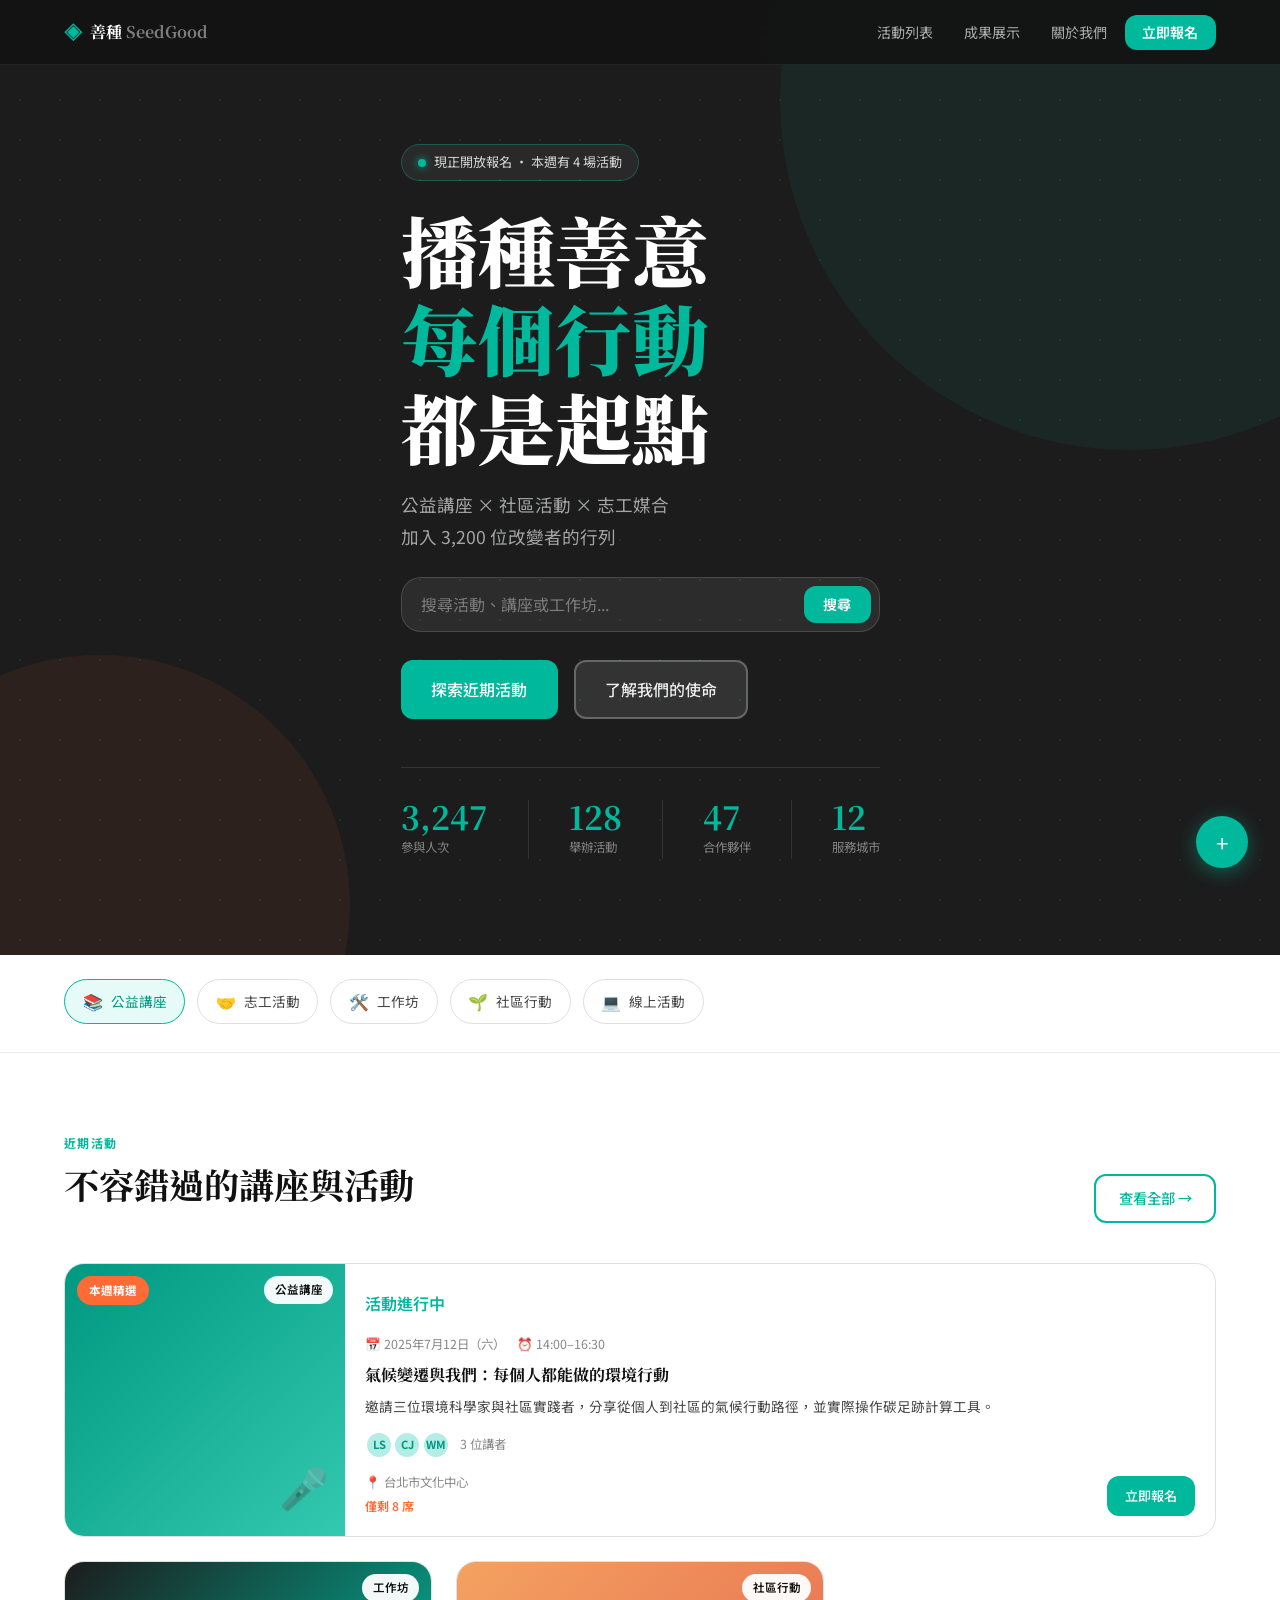
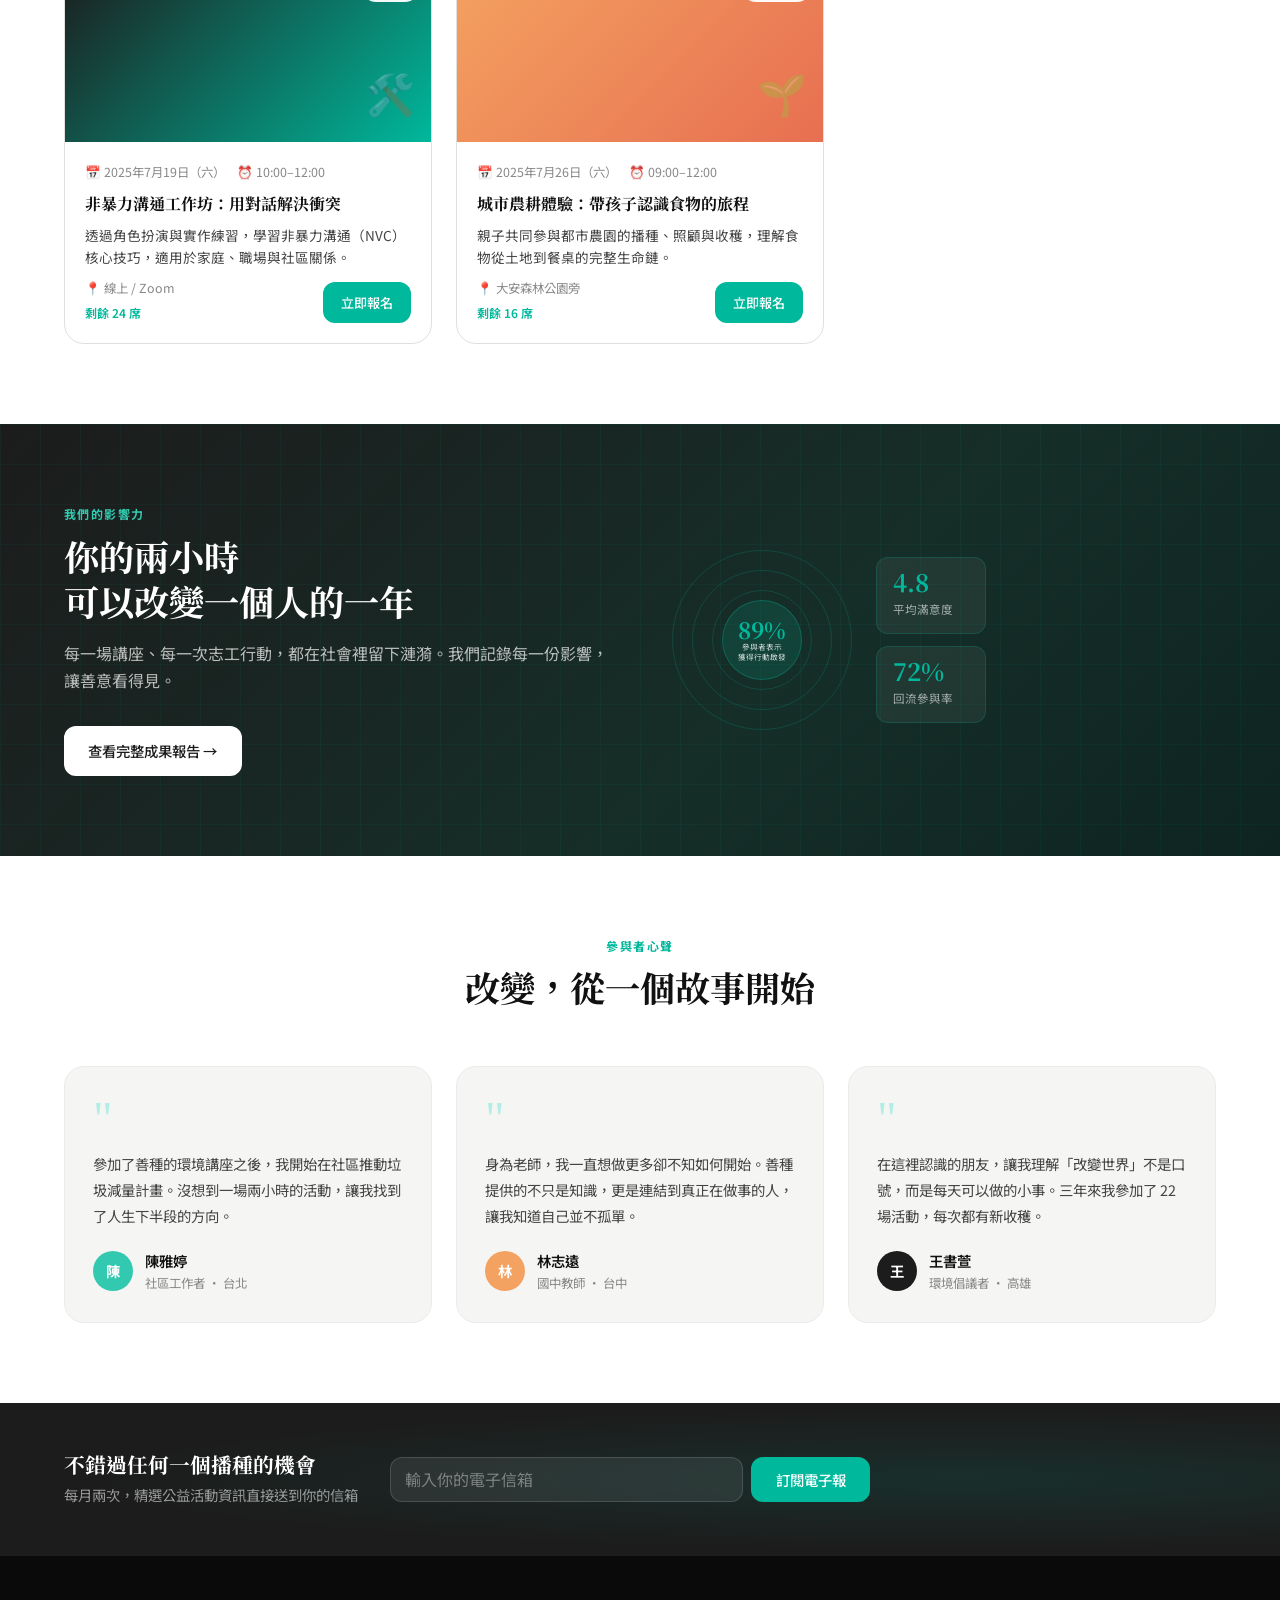
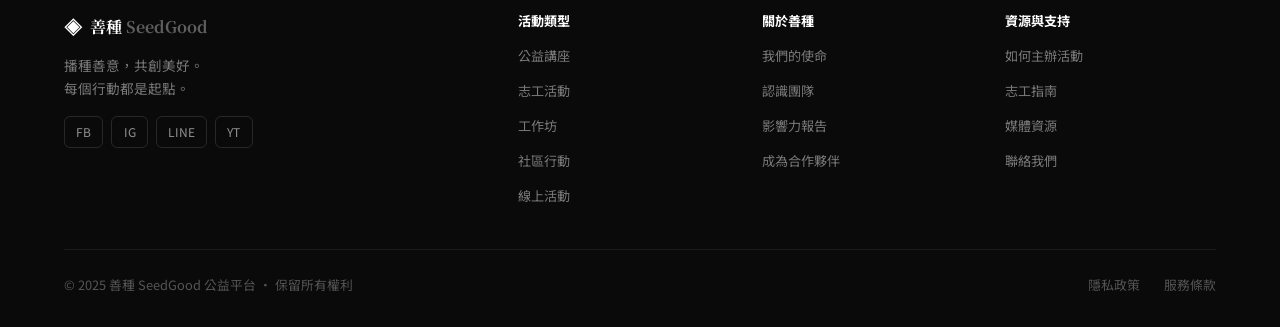
==== commit ca247176: "update" ====
--- a/index.html
+++ b/index.html
@@ -7,9 +7,13 @@
   <meta name="description" content="善種是一個公益活動平台，匯聚公益講座與各式活動，每個行動都是改變的起點。">
   <link rel="stylesheet" href="css/style.css">
   <link rel="preconnect" href="https://fonts.googleapis.com">
-  <link href="https://fonts.googleapis.com/css2?family=Noto+Serif+TC:wght@400;700;900&family=Noto+Sans+TC:wght@300;400;500;700&display=swap" rel="stylesheet">
+  <link rel="preconnect" href="https://fonts.gstatic.com" crossorigin>
+  <link href="https://fonts.googleapis.com/css2?family=Noto+Serif+TC:wght@400;700;900&family=Noto+Sans+TC:wght@300;400;500;700&display=swap" rel="stylesheet" media="print" onload="this.media='all'">
 </head>
 <body>
+<a href="#main" class="skip-link">跳至主要內容</a>
+<div id="scroll-progress"></div>
+<canvas id="confetti-canvas"></canvas>
 
 <!-- Navigation -->
 <nav class="nav" id="nav">
@@ -41,7 +45,7 @@
 </div>
 
 <!-- Hero -->
-<section class="hero">
+<section class="hero" id="main">
   <div class="hero-bg">
     <div class="hero-shape hero-shape-1"></div>
     <div class="hero-shape hero-shape-2"></div>
@@ -54,6 +58,10 @@
     </div>
     <h1 class="hero-title">播種善意<br><span class="accent">每個行動</span><br>都是起點</h1>
     <p class="hero-subtitle">公益講座 × 社區活動 × 志工媒合<br>加入 3,200 位改變者的行列</p>
+    <div class="hero-search">
+      <input type="text" id="heroSearch" placeholder="搜尋活動、講座或工作坊..." aria-label="搜尋活動">
+      <button class="hero-search-btn" onclick="document.getElementById('heroSearch').dispatchEvent(new Event('input'))">搜尋</button>
+    </div>
     <div class="hero-cta">
       <a href="events.html" class="btn btn-primary btn-lg">探索近期活動</a>
       <a href="about.html" class="btn btn-ghost btn-lg">了解我們的使命</a>
@@ -124,11 +132,12 @@
 
       <article class="event-card featured">
         <div class="event-badge">本週精選</div>
-        <div class="event-img" style="background: linear-gradient(135deg, #2D6A4F 0%, #52B788 100%)">
+        <div class="event-img" style="background: linear-gradient(135deg, #009880 0%, #33C9B0 100%)">
           <div class="event-category-tag">公益講座</div>
           <div class="event-type-icon">🎤</div>
         </div>
         <div class="event-body">
+          <div class="event-countdown" data-event-date="2025-07-12T14:00:00"></div>
           <div class="event-meta">
             <span class="event-date">📅 2025年7月12日（六）</span>
             <span class="event-time">⏰ 14:00–16:30</span>
@@ -152,7 +161,7 @@
       </article>
 
       <article class="event-card">
-        <div class="event-img" style="background: linear-gradient(135deg, #264653 0%, #2A9D8F 100%)">
+        <div class="event-img" style="background: linear-gradient(135deg, #1C1C1C 0%, #00B89C 100%)">
           <div class="event-category-tag">工作坊</div>
           <div class="event-type-icon">🛠️</div>
         </div>
@@ -248,7 +257,7 @@
         <div class="quote-icon">"</div>
         <p class="testimonial-text">參加了善種的環境講座之後，我開始在社區推動垃圾減量計畫。沒想到一場兩小時的活動，讓我找到了人生下半段的方向。</p>
         <div class="testimonial-author">
-          <div class="author-avatar" style="background:#52B788">陳</div>
+          <div class="author-avatar" style="background:#33C9B0">陳</div>
           <div>
             <div class="author-name">陳雅婷</div>
             <div class="author-role">社區工作者 · 台北</div>
@@ -270,7 +279,7 @@
         <div class="quote-icon">"</div>
         <p class="testimonial-text">在這裡認識的朋友，讓我理解「改變世界」不是口號，而是每天可以做的小事。三年來我參加了 22 場活動，每次都有新收穫。</p>
         <div class="testimonial-author">
-          <div class="author-avatar" style="background:#264653">王</div>
+          <div class="author-avatar" style="background:#1C1C1C">王</div>
           <div>
             <div class="author-name">王書萱</div>
             <div class="author-role">環境倡議者 · 高雄</div>
@@ -282,7 +291,7 @@
 </section>
 
 <!-- Newsletter -->
-<section class="newsletter-section">
+<section class="newsletter-section" id="newsletter">
   <div class="container">
     <div class="newsletter-inner">
       <div class="newsletter-text">
@@ -353,6 +362,33 @@
   </div>
 </footer>
 
+<!-- Search Overlay -->
+<div class="search-overlay" id="searchOverlay" role="dialog" aria-label="搜尋結果">
+  <div class="search-results-box">
+    <div class="search-results-title">
+      <span>搜尋結果</span>
+      <button class="search-close" id="searchClose" aria-label="關閉搜尋">×</button>
+    </div>
+    <div id="searchResultsBox"></div>
+  </div>
+</div>
+
+<!-- Floating Action Button -->
+<div class="fab-container">
+  <div class="fab-menu" id="fabMenu">
+    <a class="fab-item" href="events.html">
+      <span>📅</span> 查看所有活動
+    </a>
+    <a class="fab-item" href="#newsletter">
+      <span>✉️</span> 訂閱電子報
+    </a>
+    <a class="fab-item" href="about.html#partner">
+      <span>🤝</span> 成為合作夥伴
+    </a>
+  </div>
+  <button class="fab-main" id="fabMain" aria-label="快速操作選單">+</button>
+</div>
+
 <script src="js/main.js"></script>
 </body>
 </html>
--- a/css/style.css
+++ b/css/style.css
@@ -1,1240 +1,461 @@
 /* ===================================
    善種 SeedGood — Main Stylesheet
-   Natural × Warm × Professional
+   炭黑 × 青綠 Modern Edition v2
    =================================== */
 
 :root {
-  /* Brand Colors */
-  --green-dark: #2D6A4F;
-  --green-mid: #40916C;
-  --green-light: #52B788;
-  --green-pale: #B7E4C7;
-  --green-bg: #D8F3DC;
-
-  --orange: #F4A261;
-  --orange-dark: #E76F51;
-  --orange-light: #FFD6A5;
-
-  --earth: #D4A373;
-  --earth-dark: #A87B52;
-
-  --navy: #264653;
-  --teal: #2A9D8F;
-
-  --cream: #FEFAE0;
-  --cream-dark: #F0EAD2;
-  --off-white: #FAFAF7;
-
-  --text-primary: #1a2e22;
-  --text-secondary: #4a6358;
-  --text-muted: #7a9488;
-
-  --border-color: #e4ede8;
-  --border-light: #f0f5f2;
-
-  /* Typography */
+  --primary: #1C1C1C;
+  --primary-light: #2D2D2D;
+  --primary-lighter: #3D3D3D;
+
+  --teal: #00B89C;
+  --teal-dark: #009880;
+  --teal-light: #33C9B0;
+  --teal-pale: #B3EDE6;
+  --teal-bg: #E6FAF7;
+
+  --accent: #FF6B35;
+  --accent-dark: #E55A25;
+  --accent-light: #FF8F65;
+
+  --cream: #FAFAF8;
+  --cream-dark: #F0EFEC;
+  --off-white: #F5F5F3;
+
+  --text-primary: #111111;
+  --text-secondary: #444444;
+  --text-muted: #888888;
+
+  --border-color: #E0E0DC;
+  --border-light: #EBEBEB;
+
+  /* Backwards-compat aliases */
+  --green-dark: var(--teal-dark);
+  --green-mid: var(--teal);
+  --green-light: var(--teal-light);
+  --green-pale: var(--teal-pale);
+  --green-bg: var(--teal-bg);
+  --orange: var(--accent-light);
+  --orange-dark: var(--accent);
+  --orange-light: #FFDDD2;
+  --navy: var(--primary);
+
   --font-serif: 'Noto Serif TC', '源ノ明朝 TC', serif;
   --font-sans: 'Noto Sans TC', 'PingFang TC', sans-serif;
 
-  /* Spacing */
   --section-py: 5rem;
   --section-py-sm: 3rem;
   --container-max: 1200px;
   --container-pad: 1.5rem;
 
-  /* Radius */
   --radius-sm: 6px;
   --radius-md: 12px;
   --radius-lg: 20px;
   --radius-xl: 32px;
 
-  /* Shadows */
-  --shadow-sm: 0 1px 3px rgba(45,106,79,0.08);
-  --shadow-md: 0 4px 16px rgba(45,106,79,0.12);
-  --shadow-lg: 0 8px 32px rgba(45,106,79,0.16);
-
-  /* Transitions */
+  --shadow-sm: 0 1px 3px rgba(0,0,0,0.08);
+  --shadow-md: 0 4px 16px rgba(0,0,0,0.12);
+  --shadow-lg: 0 8px 32px rgba(0,0,0,0.18);
+
   --ease: cubic-bezier(0.25, 0.46, 0.45, 0.94);
 }
 
-/* ===== Reset & Base ===== */
+/* ===== Reset ===== */
 *, *::before, *::after { box-sizing: border-box; margin: 0; padding: 0; }
-
 html { scroll-behavior: smooth; font-size: 16px; }
-
-body {
-  font-family: var(--font-sans);
-  color: var(--text-primary);
-  background: #fff;
-  line-height: 1.7;
-  -webkit-font-smoothing: antialiased;
-}
-
+body { font-family: var(--font-sans); color: var(--text-primary); background: #fff; line-height: 1.7; -webkit-font-smoothing: antialiased; }
 img { max-width: 100%; display: block; }
 a { color: inherit; text-decoration: none; }
 button { cursor: pointer; border: none; background: none; font-family: inherit; }
-input, select, textarea {
-  font-family: inherit;
-  font-size: 1rem;
-  outline: none;
-  border: 1.5px solid var(--border-color);
-  border-radius: var(--radius-sm);
-  padding: .6rem .9rem;
-  width: 100%;
-  transition: border-color .2s;
-  background: #fff;
-  color: var(--text-primary);
-}
-input:focus, select:focus, textarea:focus { border-color: var(--green-mid); }
+input, select, textarea { font-family: inherit; font-size: 1rem; outline: none; border: 1.5px solid var(--border-color); border-radius: var(--radius-sm); padding: .6rem .9rem; width: 100%; transition: border-color .2s; background: #fff; color: var(--text-primary); }
+input:focus, select:focus, textarea:focus { border-color: var(--teal); }
 textarea { resize: vertical; }
 
+/* ===== Scroll Progress Bar ===== */
+#scroll-progress { position: fixed; top: 0; left: 0; width: 0%; height: 3px; background: linear-gradient(90deg, var(--teal), var(--teal-light), var(--accent)); z-index: 9999; transition: width 0.08s linear; border-radius: 0 2px 2px 0; }
+
+/* ===== Skip Link ===== */
+.skip-link { position: absolute; top: -100px; left: 1rem; background: var(--teal); color: #fff; padding: .5rem 1rem; border-radius: var(--radius-sm); font-size: .88rem; z-index: 10000; transition: top .2s; }
+.skip-link:focus { top: 1rem; }
+
 /* ===== Container ===== */
-.container {
-  max-width: var(--container-max);
-  margin: 0 auto;
-  padding: 0 var(--container-pad);
-}
+.container { max-width: var(--container-max); margin: 0 auto; padding: 0 var(--container-pad); }
 
 /* ===== Typography ===== */
-h1, h2, h3, h4 {
-  font-family: var(--font-serif);
-  line-height: 1.3;
-  color: var(--text-primary);
-}
-
-.section-eyebrow {
-  font-size: .75rem;
-  font-weight: 700;
-  letter-spacing: .12em;
-  text-transform: uppercase;
-  color: var(--green-mid);
-  margin-bottom: .5rem;
-  display: block;
-}
-.section-eyebrow.light { color: rgba(255,255,255,.75); }
-
-.section-title {
-  font-size: clamp(1.6rem, 3vw, 2.2rem);
-  margin-bottom: 1rem;
-}
+h1, h2, h3, h4 { font-family: var(--font-serif); line-height: 1.3; color: var(--text-primary); }
+.section-eyebrow { font-size: .75rem; font-weight: 700; letter-spacing: .12em; text-transform: uppercase; color: var(--teal); margin-bottom: .5rem; display: block; }
+.section-eyebrow.light { color: var(--teal-light); }
+.section-title { font-size: clamp(1.6rem, 3vw, 2.2rem); margin-bottom: 1rem; }
 .section-title.light { color: #fff; }
 
 /* ===== Sections ===== */
 .section { padding: var(--section-py) 0; }
 .section-sm { padding: var(--section-py-sm) 0; }
 .alt-bg { background: var(--off-white); }
-
-.section-header {
-  display: flex;
-  justify-content: space-between;
-  align-items: flex-end;
-  margin-bottom: 2.5rem;
-  gap: 1rem;
-}
-.section-header.center {
-  flex-direction: column;
-  align-items: center;
-  text-align: center;
-}
+.section-header { display: flex; justify-content: space-between; align-items: flex-end; margin-bottom: 2.5rem; gap: 1rem; }
+.section-header.center { flex-direction: column; align-items: center; text-align: center; }
 
 /* ===== Buttons ===== */
-.btn {
-  display: inline-flex;
-  align-items: center;
-  justify-content: center;
-  gap: .4rem;
-  padding: .65rem 1.4rem;
-  border-radius: var(--radius-md);
-  font-size: .9rem;
-  font-weight: 500;
-  font-family: var(--font-sans);
-  transition: all .2s var(--ease);
-  cursor: pointer;
-  border: 2px solid transparent;
-  white-space: nowrap;
-}
+.btn { display: inline-flex; align-items: center; justify-content: center; gap: .4rem; padding: .65rem 1.4rem; border-radius: var(--radius-md); font-size: .9rem; font-weight: 500; font-family: var(--font-sans); transition: all .2s var(--ease); cursor: pointer; border: 2px solid transparent; white-space: nowrap; }
 .btn:active { transform: scale(0.98); }
-
-.btn-primary {
-  background: var(--green-dark);
-  color: #fff;
-  border-color: var(--green-dark);
-}
-.btn-primary:hover { background: var(--green-mid); border-color: var(--green-mid); }
-
-.btn-accent {
-  background: var(--orange-dark);
-  color: #fff;
-  border-color: var(--orange-dark);
-}
-.btn-accent:hover { background: var(--orange); border-color: var(--orange); }
-
-.btn-outline {
-  background: transparent;
-  color: var(--green-dark);
-  border-color: var(--green-dark);
-}
-.btn-outline:hover { background: var(--green-bg); }
-
-.btn-ghost {
-  background: transparent;
-  color: var(--text-primary);
-  border-color: rgba(255,255,255,0.3);
-  color: rgba(255,255,255,0.9);
-}
-.btn-ghost:hover { background: rgba(255,255,255,.15); }
-
-.btn-ghost-light {
-  background: transparent;
-  color: #fff;
-  border-color: rgba(255,255,255,0.5);
-}
+.btn-sm { padding: .45rem 1rem; font-size: .82rem; }
+.btn-lg { padding: .85rem 1.8rem; font-size: 1rem; }
+
+.btn-primary { background: var(--teal); color: #fff; border-color: var(--teal); }
+.btn-primary:hover { background: var(--teal-dark); border-color: var(--teal-dark); }
+.btn-accent { background: var(--accent); color: #fff; border-color: var(--accent); }
+.btn-accent:hover { background: var(--accent-dark); border-color: var(--accent-dark); }
+.btn-outline { background: transparent; color: var(--teal); border-color: var(--teal); }
+.btn-outline:hover { background: var(--teal-bg); }
+.btn-ghost { background: rgba(255,255,255,.1); color: rgba(255,255,255,.9); border-color: rgba(255,255,255,0.25); }
+.btn-ghost:hover { background: rgba(255,255,255,.2); }
+.btn-ghost-light { background: transparent; color: #fff; border-color: rgba(255,255,255,0.5); }
 .btn-ghost-light:hover { background: rgba(255,255,255,0.15); }
-
-.btn-light {
-  background: #fff;
-  color: var(--green-dark);
-  border-color: #fff;
-}
+.btn-light { background: #fff; color: var(--primary); border-color: #fff; }
 .btn-light:hover { background: var(--cream); }
 
-.btn-lg { padding: .85rem 1.8rem; font-size: 1rem; }
-.btn-sm { padding: .45rem 1rem; font-size: .82rem; }
-.btn-full { width: 100%; }
-
 /* ===== Navigation ===== */
-.nav {
-  position: fixed;
-  top: 0;
-  left: 0;
-  right: 0;
-  z-index: 100;
-  background: rgba(255,255,255,0.95);
-  backdrop-filter: blur(12px);
-  -webkit-backdrop-filter: blur(12px);
-  border-bottom: 1px solid var(--border-light);
-  transition: box-shadow .3s;
-}
-.nav.scrolled { box-shadow: var(--shadow-sm); }
-
-.nav-inner {
-  display: flex;
-  align-items: center;
-  justify-content: space-between;
-  height: 68px;
-}
-
-.nav-logo {
-  display: flex;
-  align-items: center;
-  gap: .5rem;
-  text-decoration: none;
-}
-.logo-mark {
-  color: var(--green-dark);
-  font-size: 1.3rem;
-  line-height: 1;
-}
-.logo-text {
-  font-family: var(--font-serif);
-  font-size: 1.1rem;
-  font-weight: 700;
-  color: var(--text-primary);
-}
-.logo-text em {
-  font-style: normal;
-  font-size: .85rem;
-  font-weight: 400;
-  color: var(--text-muted);
-  margin-left: .25rem;
-}
-
-.nav-links {
-  display: flex;
-  align-items: center;
-  gap: 2rem;
-  list-style: none;
-}
-.nav-links a {
-  font-size: .88rem;
-  color: var(--text-secondary);
-  transition: color .2s;
-  position: relative;
-}
-.nav-links a:hover, .nav-links a.active { color: var(--green-dark); }
-.nav-links a.active::after {
-  content: '';
-  position: absolute;
-  bottom: -4px; left: 0; right: 0;
-  height: 2px;
-  background: var(--green-dark);
-  border-radius: 2px;
-}
-
-.nav-cta {
-  background: var(--green-dark) !important;
-  color: #fff !important;
-  padding: .45rem 1.1rem;
-  border-radius: var(--radius-md);
-  font-weight: 500;
-}
-.nav-cta:hover { background: var(--green-mid) !important; }
+.nav { position: fixed; top: 0; left: 0; right: 0; z-index: 1000; background: rgba(20,20,20,0.97); backdrop-filter: blur(16px); border-bottom: 1px solid rgba(255,255,255,0.07); transition: all .3s var(--ease); }
+.nav.scrolled { box-shadow: 0 2px 24px rgba(0,0,0,0.35); }
+.nav-inner { display: flex; align-items: center; height: 64px; gap: 2rem; }
+.nav-logo { display: flex; align-items: center; gap: .5rem; font-family: var(--font-serif); font-weight: 700; font-size: 1rem; }
+.logo-mark { color: var(--teal); font-size: 1.1rem; }
+.logo-text { color: #fff; }
+.logo-text em { color: rgba(255,255,255,0.45); font-style: normal; }
+.nav-links { display: flex; list-style: none; gap: .25rem; margin-left: auto; align-items: center; }
+.nav-links a { padding: .4rem .85rem; border-radius: var(--radius-sm); font-size: .88rem; color: rgba(255,255,255,0.65); transition: all .2s; position: relative; }
+.nav-links a:hover, .nav-links a.active { color: #fff; }
+.nav-links a.active::after { content: ''; position: absolute; bottom: -2px; left: 50%; transform: translateX(-50%); width: 18px; height: 2px; background: var(--teal); border-radius: 2px; }
+.nav-cta { background: var(--teal) !important; color: #fff !important; border-radius: var(--radius-md) !important; padding: .45rem 1.1rem !important; font-weight: 600 !important; }
+.nav-cta:hover { background: var(--teal-dark) !important; }
 .nav-cta.active::after { display: none; }
-
-.nav-toggle {
-  display: none;
-  flex-direction: column;
-  gap: 5px;
-  padding: .3rem;
-}
-.nav-toggle span {
-  display: block;
-  width: 22px;
-  height: 2px;
-  background: var(--text-primary);
-  border-radius: 2px;
-  transition: .3s;
-}
-
-/* Mobile Menu */
-.mobile-menu {
-  display: none;
-  position: fixed;
-  top: 68px;
-  left: 0; right: 0;
-  background: #fff;
-  border-bottom: 1px solid var(--border-color);
-  z-index: 99;
-  padding: 1.5rem var(--container-pad);
-}
+.nav-toggle { display: none; flex-direction: column; gap: 4px; padding: .5rem; margin-left: auto; }
+.nav-toggle span { display: block; width: 22px; height: 2px; background: #fff; border-radius: 2px; transition: .3s; }
+
+/* ===== Mobile Menu ===== */
+.mobile-menu { display: none; position: fixed; top: 64px; left: 0; right: 0; background: var(--primary); border-bottom: 1px solid rgba(255,255,255,0.08); z-index: 999; padding: 1rem 0; }
 .mobile-menu.open { display: block; }
-.mobile-menu ul { list-style: none; display: flex; flex-direction: column; gap: 1rem; }
-.mobile-menu a { font-size: 1rem; color: var(--text-secondary); display: block; padding: .3rem 0; }
+.mobile-menu ul { list-style: none; }
+.mobile-menu li a { display: block; padding: .75rem 1.5rem; font-size: 1rem; color: rgba(255,255,255,0.8); border-bottom: 1px solid rgba(255,255,255,0.06); }
+.mobile-menu li a:hover { color: var(--teal); }
+.mobile-menu li:last-child a { margin: 1rem 1.5rem; width: calc(100% - 3rem); border-radius: var(--radius-md); border-bottom: none; }
 
 /* ===== Hero ===== */
-.hero {
-  padding: 9rem 0 6rem;
-  position: relative;
-  overflow: hidden;
-  background: var(--off-white);
-  min-height: 85vh;
-  display: flex;
-  align-items: center;
-}
-
-.hero-bg {
-  position: absolute;
-  inset: 0;
-  pointer-events: none;
-  overflow: hidden;
-}
-.hero-shape {
-  position: absolute;
-  border-radius: 50%;
-  opacity: .07;
-}
-.hero-shape-1 {
-  width: 600px; height: 600px;
-  background: var(--green-dark);
-  top: -200px; right: -200px;
-}
-.hero-shape-2 {
-  width: 400px; height: 400px;
-  background: var(--orange);
-  bottom: -150px; left: -100px;
-}
-
-.hero-content { position: relative; z-index: 2; max-width: 700px; }
-
-.hero-badge {
-  display: inline-flex;
-  align-items: center;
-  gap: .5rem;
-  background: #fff;
-  border: 1px solid var(--border-color);
-  padding: .4rem 1rem;
-  border-radius: 100px;
-  font-size: .82rem;
-  color: var(--text-secondary);
-  margin-bottom: 1.5rem;
-  box-shadow: var(--shadow-sm);
-}
-
-.pulse-dot {
-  width: 8px; height: 8px;
-  background: var(--orange-dark);
-  border-radius: 50%;
-  animation: pulse 2s infinite;
-  flex-shrink: 0;
-}
-@keyframes pulse {
-  0%, 100% { opacity: 1; transform: scale(1); }
-  50% { opacity: .7; transform: scale(1.3); }
-}
-
-.hero-title {
-  font-size: clamp(2.8rem, 6vw, 4.5rem);
-  line-height: 1.2;
-  font-weight: 900;
-  margin-bottom: 1.2rem;
-  color: var(--text-primary);
-}
-.hero-title .accent { color: var(--green-dark); }
-
-.hero-subtitle {
-  font-size: 1.1rem;
-  color: var(--text-secondary);
-  margin-bottom: 2rem;
-  line-height: 1.8;
-}
-
+.hero { padding: 9rem 0 6rem; position: relative; overflow: hidden; background: var(--primary); min-height: 90vh; display: flex; align-items: center; }
+.hero-bg { position: absolute; inset: 0; pointer-events: none; overflow: hidden; }
+.hero-shape { position: absolute; border-radius: 50%; opacity: .07; }
+.hero-shape-1 { width: 700px; height: 700px; background: var(--teal); top: -250px; right: -200px; animation: float-slow 14s ease-in-out infinite; }
+.hero-shape-2 { width: 500px; height: 500px; background: var(--accent); bottom: -200px; left: -150px; animation: float-slow 18s ease-in-out infinite reverse; }
+.hero-dots { position: absolute; inset: 0; background-image: radial-gradient(rgba(0,184,156,0.15) 1px, transparent 1px); background-size: 40px 40px; }
+@keyframes float-slow { 0%,100%{transform:translate(0,0) scale(1)} 33%{transform:translate(20px,-30px) scale(1.03)} 66%{transform:translate(-15px,20px) scale(0.97)} }
+
+.hero-content { position: relative; z-index: 2; max-width: 720px; }
+.hero-badge { display: inline-flex; align-items: center; gap: .5rem; background: rgba(255,255,255,0.06); border: 1px solid rgba(0,184,156,0.35); padding: .4rem 1rem; border-radius: 100px; font-size: .82rem; color: rgba(255,255,255,0.8); margin-bottom: 1.5rem; }
+.pulse-dot { width: 8px; height: 8px; background: var(--teal); border-radius: 50%; animation: pulse 2s infinite; flex-shrink: 0; box-shadow: 0 0 8px var(--teal); }
+@keyframes pulse { 0%,100%{opacity:1;transform:scale(1);box-shadow:0 0 8px var(--teal)} 50%{opacity:.7;transform:scale(1.3);box-shadow:0 0 16px var(--teal)} }
+
+.hero-title { font-size: clamp(2.8rem, 6vw, 4.8rem); line-height: 1.15; font-weight: 900; margin-bottom: 1.2rem; color: #fff; }
+.hero-title .accent { color: var(--teal); }
+.hero-subtitle { font-size: 1.1rem; color: rgba(255,255,255,0.6); margin-bottom: 1.5rem; line-height: 1.8; }
 .hero-cta { display: flex; gap: 1rem; flex-wrap: wrap; margin-bottom: 3rem; }
-
-.hero-stats {
-  display: flex;
-  gap: 2rem;
-  flex-wrap: wrap;
-  padding-top: 2rem;
-  border-top: 1px solid var(--border-color);
-}
-.stat { text-align: center; }
-.stat-num {
-  display: block;
-  font-family: var(--font-serif);
-  font-size: 2rem;
-  font-weight: 700;
-  color: var(--green-dark);
-  line-height: 1;
-}
-.stat-label { font-size: .78rem; color: var(--text-muted); margin-top: .2rem; }
-.stat-divider { width: 1px; background: var(--border-color); align-self: stretch; }
+.hero-stats { display: flex; gap: 2.5rem; flex-wrap: wrap; padding-top: 2rem; border-top: 1px solid rgba(255,255,255,0.1); }
+.stat { text-align: left; }
+.stat-num { display: block; font-family: var(--font-serif); font-size: 2rem; font-weight: 700; color: var(--teal); line-height: 1; }
+.stat-label { font-size: .78rem; color: rgba(255,255,255,0.45); margin-top: .25rem; }
+.stat-divider { width: 1px; background: rgba(255,255,255,0.1); align-self: stretch; }
+
+/* ===== Hero Search ===== */
+.hero-search { display: flex; align-items: center; background: rgba(255,255,255,0.07); border: 1px solid rgba(255,255,255,0.14); border-radius: var(--radius-lg); padding: .5rem .5rem .5rem 1.2rem; gap: .75rem; max-width: 520px; margin-bottom: 1.75rem; transition: border-color .2s, background .2s; }
+.hero-search:focus-within { border-color: var(--teal); background: rgba(255,255,255,0.1); }
+.hero-search input { background: transparent; border: none; color: #fff; font-size: 1rem; flex: 1; padding: 0; width: auto; }
+.hero-search input::placeholder { color: rgba(255,255,255,0.38); }
+.hero-search input:focus { border: none; }
+.hero-search-btn { background: var(--teal); color: #fff; border-radius: var(--radius-md); padding: .55rem 1.2rem; font-size: .88rem; font-weight: 600; font-family: var(--font-sans); border: none; cursor: pointer; transition: background .2s; white-space: nowrap; }
+.hero-search-btn:hover { background: var(--teal-dark); }
+
+/* ===== Search Results ===== */
+.search-overlay { position: fixed; inset: 0; background: rgba(0,0,0,0.75); z-index: 500; display: none; align-items: flex-start; justify-content: center; padding-top: 100px; }
+.search-overlay.active { display: flex; }
+.search-results-box { background: #fff; border-radius: var(--radius-lg); width: 100%; max-width: 600px; max-height: 70vh; overflow-y: auto; padding: 1.5rem; margin: 0 1rem; }
+.search-results-title { font-size: .75rem; color: var(--text-muted); margin-bottom: 1rem; text-transform: uppercase; letter-spacing: .08em; display: flex; justify-content: space-between; align-items: center; }
+.search-close { font-size: 1.4rem; cursor: pointer; color: var(--text-muted); background: none; border: none; line-height: 1; width: auto; padding: 0; }
+.search-result-item { display: flex; align-items: flex-start; gap: 1rem; padding: .9rem; border-radius: var(--radius-md); cursor: pointer; transition: background .15s; text-decoration: none; color: inherit; }
+.search-result-item:hover { background: var(--teal-bg); }
+.search-result-dot { width: 36px; height: 36px; border-radius: var(--radius-sm); background: var(--primary); display: flex; align-items: center; justify-content: center; font-size: 16px; flex-shrink: 0; }
+.search-result-title { font-size: .95rem; font-weight: 600; margin-bottom: .15rem; }
+.search-result-meta { font-size: .78rem; color: var(--text-muted); }
+.search-no-result { text-align: center; padding: 2rem; color: var(--text-muted); font-size: .9rem; }
 
 /* ===== Categories ===== */
-.categories {
-  background: #fff;
-  border-bottom: 1px solid var(--border-light);
-  padding: 1.5rem 0;
-}
-.cat-strip {
-  display: flex;
-  gap: .75rem;
-  overflow-x: auto;
-  padding-bottom: .25rem;
-  scrollbar-width: none;
-}
+.categories { background: #fff; border-bottom: 1px solid var(--border-light); padding: 1.5rem 0; }
+.cat-strip { display: flex; gap: .75rem; overflow-x: auto; padding-bottom: .25rem; scrollbar-width: none; }
 .cat-strip::-webkit-scrollbar { display: none; }
-
-.cat-item {
-  display: flex;
-  align-items: center;
-  gap: .5rem;
-  padding: .5rem 1.1rem;
-  border-radius: 100px;
-  border: 1.5px solid var(--border-color);
-  font-size: .85rem;
-  color: var(--text-secondary);
-  white-space: nowrap;
-  transition: all .2s;
-  background: #fff;
-}
-.cat-item:hover, .cat-item.active {
-  border-color: var(--green-dark);
-  color: var(--green-dark);
-  background: var(--green-bg);
-}
+.cat-item { display: flex; align-items: center; gap: .5rem; padding: .5rem 1.1rem; border-radius: 100px; border: 1.5px solid var(--border-color); font-size: .85rem; color: var(--text-secondary); white-space: nowrap; transition: all .2s; background: #fff; }
+.cat-item:hover, .cat-item.active { border-color: var(--teal); color: var(--teal-dark); background: var(--teal-bg); }
 .cat-icon { font-size: 1rem; }
 
 /* ===== Event Cards ===== */
-.events-grid {
-  display: grid;
-  grid-template-columns: repeat(auto-fill, minmax(340px, 1fr));
-  gap: 1.5rem;
-}
-.events-grid-full {
-  grid-template-columns: repeat(auto-fill, minmax(320px, 1fr));
-}
-
-.event-card {
-  background: #fff;
-  border-radius: var(--radius-lg);
-  overflow: hidden;
-  border: 1px solid var(--border-color);
-  transition: transform .25s var(--ease), box-shadow .25s var(--ease);
-  position: relative;
-}
-.event-card:hover {
-  transform: translateY(-4px);
-  box-shadow: var(--shadow-md);
-}
-.event-card.featured {
-  grid-column: 1 / -1;
-  display: grid;
-  grid-template-columns: 280px 1fr;
-}
-@media (max-width: 640px) {
-  .event-card.featured { grid-template-columns: 1fr; }
-}
-
-.event-badge {
-  position: absolute;
-  top: 12px; left: 12px;
-  background: var(--orange-dark);
-  color: #fff;
-  padding: .3rem .75rem;
-  border-radius: 100px;
-  font-size: .72rem;
-  font-weight: 700;
-  z-index: 2;
-}
-
-.event-img {
-  height: 180px;
-  display: flex;
-  align-items: flex-end;
-  justify-content: flex-start;
-  position: relative;
-  overflow: hidden;
-}
+.events-grid { display: grid; grid-template-columns: repeat(auto-fill, minmax(340px, 1fr)); gap: 1.5rem; }
+.events-grid-full { grid-template-columns: repeat(auto-fill, minmax(320px, 1fr)); }
+.event-card { background: #fff; border-radius: var(--radius-lg); overflow: hidden; border: 1px solid var(--border-color); transition: transform .25s var(--ease), box-shadow .25s var(--ease), border-color .25s; position: relative; }
+.event-card:hover { transform: translateY(-5px); box-shadow: var(--shadow-lg); border-color: var(--teal-pale); }
+.event-card.featured { grid-column: 1 / -1; display: grid; grid-template-columns: 280px 1fr; }
+@media (max-width: 640px) { .event-card.featured { grid-template-columns: 1fr; } }
+
+.event-badge { position: absolute; top: 12px; left: 12px; background: var(--accent); color: #fff; padding: .3rem .75rem; border-radius: 100px; font-size: .72rem; font-weight: 700; z-index: 2; }
+.event-img { height: 180px; display: flex; align-items: flex-end; justify-content: flex-start; position: relative; overflow: hidden; }
 .event-card.featured .event-img { height: 100%; min-height: 200px; }
-
-.event-category-tag {
-  position: absolute;
-  top: 12px; right: 12px;
-  background: rgba(255,255,255,.95);
-  color: var(--text-primary);
-  padding: .25rem .65rem;
-  border-radius: 100px;
-  font-size: .72rem;
-  font-weight: 600;
-}
-.event-mode-badge {
-  position: absolute;
-  bottom: 12px; left: 12px;
-  background: rgba(0,0,0,.55);
-  color: #fff;
-  padding: .2rem .6rem;
-  border-radius: 100px;
-  font-size: .7rem;
-  backdrop-filter: blur(4px);
-}
-.event-mode-badge.online { background: rgba(42,157,143,.8); }
-.event-mode-badge.hybrid { background: rgba(38,70,83,.8); }
-
-.event-type-icon {
-  font-size: 2.5rem;
-  position: absolute;
-  bottom: 16px; right: 16px;
-  opacity: .4;
-}
-
+.event-category-tag { position: absolute; top: 12px; right: 12px; background: rgba(255,255,255,.95); color: var(--text-primary); padding: .25rem .65rem; border-radius: 100px; font-size: .72rem; font-weight: 600; }
+.event-mode-badge { position: absolute; bottom: 12px; left: 12px; background: rgba(0,0,0,.55); color: #fff; padding: .2rem .6rem; border-radius: 100px; font-size: .7rem; backdrop-filter: blur(4px); }
+.event-mode-badge.online { background: rgba(0,184,156,.85); }
+.event-mode-badge.hybrid { background: rgba(28,28,28,.8); }
+.event-type-icon { font-size: 2.5rem; position: absolute; bottom: 16px; right: 16px; opacity: .35; }
 .event-body { padding: 1.25rem; display: flex; flex-direction: column; gap: .6rem; }
 .event-meta { display: flex; gap: .75rem; flex-wrap: wrap; }
 .event-date, .event-time { font-size: .78rem; color: var(--text-muted); }
 .event-title { font-size: 1rem; font-weight: 700; line-height: 1.4; }
 .event-desc { font-size: .85rem; color: var(--text-secondary); line-height: 1.6; display: -webkit-box; -webkit-line-clamp: 2; -webkit-box-orient: vertical; overflow: hidden; }
-
 .event-speakers { display: flex; align-items: center; gap: .4rem; margin: .2rem 0; }
-.speaker-avatar {
-  width: 28px; height: 28px;
-  border-radius: 50%;
-  background: var(--green-pale);
-  color: var(--green-dark);
-  font-size: .7rem;
-  font-weight: 700;
-  display: flex;
-  align-items: center;
-  justify-content: center;
-  border: 2px solid #fff;
-  margin-left: -6px;
-}
+.speaker-avatar { width: 28px; height: 28px; border-radius: 50%; background: var(--teal-pale); color: var(--teal-dark); font-size: .7rem; font-weight: 700; display: flex; align-items: center; justify-content: center; border: 2px solid #fff; margin-left: -6px; }
 .speaker-avatar:first-child { margin-left: 0; }
 .speaker-count { font-size: .78rem; color: var(--text-muted); margin-left: .25rem; }
-
 .event-footer { display: flex; justify-content: space-between; align-items: flex-end; gap: .5rem; margin-top: auto; }
 .event-info { display: flex; flex-direction: column; gap: .2rem; }
 .event-location { font-size: .78rem; color: var(--text-muted); }
-.event-seats { font-size: .75rem; font-weight: 600; color: var(--green-mid); }
-.event-seats.seats-low { color: var(--orange-dark); }
+.event-seats { font-size: .75rem; font-weight: 600; color: var(--teal); }
+.event-seats.seats-low { color: var(--accent); }
+
+/* ===== Countdown ===== */
+.event-countdown { display: flex; gap: .4rem; align-items: center; margin: .4rem 0; }
+.countdown-unit { text-align: center; background: var(--off-white); border-radius: var(--radius-sm); padding: .3rem .5rem; min-width: 38px; }
+.countdown-num { font-size: 1.1rem; font-weight: 700; display: block; color: var(--teal-dark); font-family: var(--font-serif); line-height: 1.1; }
+.countdown-label { font-size: .6rem; color: var(--text-muted); }
+.countdown-sep { font-weight: 700; color: var(--text-muted); }
 
 /* ===== Impact Banner ===== */
-.impact-banner {
-  background: linear-gradient(135deg, var(--navy) 0%, var(--green-dark) 100%);
-  color: #fff;
-}
-.impact-inner {
-  display: grid;
-  grid-template-columns: 1fr 1fr;
-  gap: 4rem;
-  align-items: center;
-}
-.impact-text .section-eyebrow.light { color: var(--green-pale); }
-.impact-desc { color: rgba(255,255,255,.8); margin-bottom: 2rem; font-size: 1rem; }
-
+.impact-banner { background: linear-gradient(135deg, var(--primary) 0%, #162e28 60%, #0d2420 100%); color: #fff; position: relative; overflow: hidden; }
+.impact-banner::before { content: ''; position: absolute; inset: 0; background-image: linear-gradient(rgba(0,184,156,0.05) 1px, transparent 1px), linear-gradient(90deg, rgba(0,184,156,0.05) 1px, transparent 1px); background-size: 40px 40px; }
+.impact-inner { display: grid; grid-template-columns: 1fr 1fr; gap: 4rem; align-items: center; position: relative; z-index: 2; }
+.impact-text .section-eyebrow.light { color: var(--teal-light); }
+.impact-desc { color: rgba(255,255,255,.7); margin-bottom: 2rem; font-size: 1rem; }
 .impact-visual { display: flex; align-items: center; gap: 1.5rem; }
-.impact-circle {
-  position: relative;
-  width: 180px;
-  height: 180px;
-  flex-shrink: 0;
-  display: flex;
-  align-items: center;
-  justify-content: center;
-}
-.impact-ring {
-  position: absolute;
-  border-radius: 50%;
-  border: 1px solid rgba(255,255,255,.15);
-  animation: ripple 4s infinite;
-}
+.impact-circle { position: relative; width: 180px; height: 180px; flex-shrink: 0; display: flex; align-items: center; justify-content: center; }
+.impact-ring { position: absolute; border-radius: 50%; border: 1px solid rgba(0,184,156,.2); animation: ripple 4s infinite; }
 .ring-1 { width: 180px; height: 180px; animation-delay: 0s; }
 .ring-2 { width: 140px; height: 140px; animation-delay: .5s; }
 .ring-3 { width: 100px; height: 100px; animation-delay: 1s; }
-@keyframes ripple {
-  0%, 100% { opacity: .4; transform: scale(1); }
-  50% { opacity: .2; transform: scale(1.05); }
-}
-.impact-center {
-  position: relative;
-  z-index: 2;
-  text-align: center;
-  background: rgba(255,255,255,.12);
-  width: 80px; height: 80px;
-  border-radius: 50%;
-  display: flex;
-  flex-direction: column;
-  align-items: center;
-  justify-content: center;
-  backdrop-filter: blur(8px);
-}
-.impact-big-num {
-  font-family: var(--font-serif);
-  font-size: 1.4rem;
-  font-weight: 700;
-  line-height: 1;
-  color: #fff;
-}
-.impact-big-label {
-  font-size: .48rem;
-  color: rgba(255,255,255,.8);
-  line-height: 1.3;
-  text-align: center;
-  margin-top: 2px;
-}
-
+@keyframes ripple { 0%,100%{opacity:.5;transform:scale(1)} 50%{opacity:.2;transform:scale(1.05)} }
+.impact-center { position: relative; z-index: 2; text-align: center; background: rgba(0,184,156,.15); width: 80px; height: 80px; border-radius: 50%; display: flex; flex-direction: column; align-items: center; justify-content: center; border: 1px solid rgba(0,184,156,.3); }
+.impact-big-num { font-family: var(--font-serif); font-size: 1.4rem; font-weight: 700; line-height: 1; color: var(--teal); }
+.impact-big-label { font-size: .48rem; color: rgba(255,255,255,.8); line-height: 1.3; text-align: center; margin-top: 2px; }
 .impact-cards-small { display: flex; flex-direction: column; gap: .75rem; }
-.impact-mini-card {
-  background: rgba(255,255,255,.1);
-  border: 1px solid rgba(255,255,255,.2);
-  border-radius: var(--radius-md);
-  padding: .75rem 1rem;
-  backdrop-filter: blur(8px);
-  min-width: 110px;
-}
-.mini-num {
-  display: block;
-  font-family: var(--font-serif);
-  font-size: 1.5rem;
-  font-weight: 700;
-  color: #fff;
-  line-height: 1;
-}
-.mini-label { font-size: .72rem; color: rgba(255,255,255,.75); margin-top: .2rem; }
+.impact-mini-card { background: rgba(255,255,255,.06); border: 1px solid rgba(0,184,156,.2); border-radius: var(--radius-md); padding: .75rem 1rem; min-width: 110px; }
+.mini-num { display: block; font-family: var(--font-serif); font-size: 1.5rem; font-weight: 700; color: var(--teal); line-height: 1; }
+.mini-label { font-size: .72rem; color: rgba(255,255,255,.6); margin-top: .2rem; }
 
 /* ===== Testimonials ===== */
-.testimonials-grid {
-  display: grid;
-  grid-template-columns: repeat(3, 1fr);
-  gap: 1.5rem;
-}
-.testimonial-card {
-  background: var(--off-white);
-  border-radius: var(--radius-lg);
-  padding: 1.75rem;
-  position: relative;
-  border: 1px solid var(--border-light);
-}
-.quote-icon {
-  font-family: Georgia, serif;
-  font-size: 3rem;
-  color: var(--green-pale);
-  line-height: 1;
-  margin-bottom: .5rem;
-}
-.testimonial-text {
-  font-size: .9rem;
-  color: var(--text-secondary);
-  line-height: 1.8;
-  margin-bottom: 1.25rem;
-}
+.testimonials-grid { display: grid; grid-template-columns: repeat(3, 1fr); gap: 1.5rem; }
+.testimonial-card { background: var(--off-white); border-radius: var(--radius-lg); padding: 1.75rem; position: relative; border: 1px solid var(--border-light); transition: transform .25s var(--ease); }
+.testimonial-card:hover { transform: translateY(-3px); }
+.quote-icon { font-family: Georgia, serif; font-size: 3rem; color: var(--teal-pale); line-height: 1; margin-bottom: .5rem; }
+.testimonial-text { font-size: .9rem; color: var(--text-secondary); line-height: 1.8; margin-bottom: 1.25rem; }
 .testimonial-author { display: flex; align-items: center; gap: .75rem; }
-.author-avatar {
-  width: 40px; height: 40px;
-  border-radius: 50%;
-  color: #fff;
-  font-weight: 700;
-  font-size: .9rem;
-  display: flex;
-  align-items: center;
-  justify-content: center;
-  flex-shrink: 0;
-}
+.author-avatar { width: 40px; height: 40px; border-radius: 50%; color: #fff; font-weight: 700; font-size: .9rem; display: flex; align-items: center; justify-content: center; flex-shrink: 0; }
 .author-name { font-weight: 600; font-size: .9rem; }
 .author-role { font-size: .78rem; color: var(--text-muted); }
 
 /* ===== Newsletter ===== */
-.newsletter-section {
-  background: var(--cream);
-  padding: 3rem 0;
-  border-top: 1px solid var(--cream-dark);
-}
-.newsletter-inner {
-  display: flex;
-  align-items: center;
-  gap: 2rem;
-  flex-wrap: wrap;
-}
-.newsletter-text h3 { font-size: 1.3rem; margin-bottom: .3rem; }
-.newsletter-text p { font-size: .9rem; color: var(--text-muted); }
-.newsletter-form {
-  display: flex;
-  gap: .5rem;
-  flex: 1;
-  min-width: 280px;
-  max-width: 480px;
-}
-.newsletter-form input { border-radius: var(--radius-md); }
+.newsletter-section { background: var(--primary); padding: 3rem 0; position: relative; overflow: hidden; }
+.newsletter-section::before { content: ''; position: absolute; inset: 0; background: radial-gradient(ellipse at 75% 50%, rgba(0,184,156,0.12) 0%, transparent 65%); }
+.newsletter-inner { display: flex; align-items: center; gap: 2rem; flex-wrap: wrap; position: relative; z-index: 2; }
+.newsletter-text h3 { font-size: 1.3rem; color: #fff; margin-bottom: .3rem; }
+.newsletter-text p { font-size: .9rem; color: rgba(255,255,255,.55); }
+.newsletter-form { display: flex; gap: .5rem; flex: 1; min-width: 280px; max-width: 480px; }
+.newsletter-form input { border-radius: var(--radius-md); background: rgba(255,255,255,0.08); border-color: rgba(255,255,255,0.14); color: #fff; }
+.newsletter-form input::placeholder { color: rgba(255,255,255,0.38); }
+.newsletter-form input:focus { border-color: var(--teal); background: rgba(255,255,255,0.12); }
 
 /* ===== Footer ===== */
-.footer {
-  background: var(--navy);
-  color: rgba(255,255,255,.8);
-  padding: 3.5rem 0 2rem;
-}
-.footer-grid {
-  display: grid;
-  grid-template-columns: 2fr 1fr 1fr 1fr;
-  gap: 2rem;
-  margin-bottom: 2.5rem;
-}
+.footer { background: #0a0a0a; color: rgba(255,255,255,.65); padding: 3.5rem 0 2rem; }
+.footer-grid { display: grid; grid-template-columns: 2fr 1fr 1fr 1fr; gap: 2rem; margin-bottom: 2.5rem; }
 .footer-logo .logo-text, .footer-logo .logo-mark { color: #fff; }
-.footer-logo .logo-text em { color: rgba(255,255,255,.5); }
-.footer-tagline { font-size: .85rem; color: rgba(255,255,255,.6); margin-top: .75rem; line-height: 1.7; }
+.footer-logo .logo-text em { color: rgba(255,255,255,.35); }
+.footer-tagline { font-size: .85rem; color: rgba(255,255,255,.45); margin-top: .75rem; line-height: 1.7; }
 .social-links { display: flex; gap: .5rem; margin-top: 1rem; }
-.social-link {
-  padding: .3rem .7rem;
-  border-radius: var(--radius-sm);
-  border: 1px solid rgba(255,255,255,.2);
-  font-size: .75rem;
-  color: rgba(255,255,255,.7);
-  transition: .2s;
-}
-.social-link:hover { background: rgba(255,255,255,.1); color: #fff; }
-
+.social-link { padding: .3rem .7rem; border-radius: var(--radius-sm); border: 1px solid rgba(255,255,255,.12); font-size: .75rem; color: rgba(255,255,255,.55); transition: .2s; }
+.social-link:hover { background: var(--teal); border-color: var(--teal); color: #fff; }
 .footer-col h4 { font-size: .82rem; font-weight: 700; color: #fff; margin-bottom: .75rem; font-family: var(--font-sans); }
 .footer-col ul { list-style: none; display: flex; flex-direction: column; gap: .5rem; }
-.footer-col a { font-size: .82rem; color: rgba(255,255,255,.6); transition: color .2s; }
-.footer-col a:hover { color: var(--green-pale); }
-
-.footer-bottom {
-  display: flex;
-  justify-content: space-between;
-  align-items: center;
-  padding-top: 1.5rem;
-  border-top: 1px solid rgba(255,255,255,.1);
-  font-size: .8rem;
-  color: rgba(255,255,255,.4);
-  flex-wrap: wrap;
-  gap: .5rem;
-}
+.footer-col a { font-size: .82rem; color: rgba(255,255,255,.45); transition: color .2s; }
+.footer-col a:hover { color: var(--teal); }
+.footer-bottom { display: flex; justify-content: space-between; align-items: center; padding-top: 1.5rem; border-top: 1px solid rgba(255,255,255,.07); font-size: .8rem; color: rgba(255,255,255,.3); flex-wrap: wrap; gap: .5rem; }
 .footer-links { display: flex; gap: 1.5rem; }
-.footer-links a { color: rgba(255,255,255,.4); transition: .2s; }
-.footer-links a:hover { color: rgba(255,255,255,.7); }
+.footer-links a { color: rgba(255,255,255,.3); transition: .2s; }
+.footer-links a:hover { color: rgba(255,255,255,.65); }
 
 /* ===== Page Header ===== */
-.page-header {
-  padding: 7rem 0 3rem;
-  background: var(--off-white);
-  border-bottom: 1px solid var(--border-light);
-}
-.page-title { font-size: clamp(2rem, 4vw, 3rem); margin: .25rem 0; }
-.page-subtitle { font-size: 1rem; color: var(--text-secondary); margin-top: .5rem; }
+.page-header { padding: 7rem 0 3rem; background: var(--primary); border-bottom: 1px solid rgba(255,255,255,0.07); position: relative; overflow: hidden; }
+.page-header::before { content: ''; position: absolute; inset: 0; background-image: linear-gradient(rgba(0,184,156,0.04) 1px, transparent 1px), linear-gradient(90deg, rgba(0,184,156,0.04) 1px, transparent 1px); background-size: 50px 50px; }
+.page-header .container { position: relative; z-index: 2; }
+.page-title { font-size: clamp(2rem, 4vw, 3rem); margin: .25rem 0; color: #fff; }
+.page-subtitle { font-size: 1rem; color: rgba(255,255,255,.55); margin-top: .5rem; }
 .page-title.light, .page-subtitle.light { color: #fff; }
+.page-header .section-eyebrow { color: var(--teal); }
+
+/* ===== Events Search Bar ===== */
+.events-search-bar { display: flex; align-items: center; background: rgba(255,255,255,0.08); border: 1px solid rgba(255,255,255,0.14); border-radius: var(--radius-lg); padding: .5rem .5rem .5rem 1.2rem; gap: .75rem; max-width: 480px; margin-top: 1rem; transition: border-color .2s; }
+.events-search-bar:focus-within { border-color: var(--teal); }
+.events-search-bar input { background: transparent; border: none; color: #fff; font-size: .95rem; flex: 1; padding: 0; width: auto; }
+.events-search-bar input::placeholder { color: rgba(255,255,255,0.38); }
+.events-search-bar input:focus { border: none; }
+.search-icon { color: rgba(255,255,255,0.45); }
 
 /* ===== Filter Bar ===== */
-.filter-bar {
-  background: #fff;
-  border-bottom: 1px solid var(--border-color);
-  padding: .75rem 0;
-}
-.sticky-filter {
-  position: sticky;
-  top: 68px;
-  z-index: 50;
-}
-.filter-inner {
-  display: flex;
-  justify-content: space-between;
-  align-items: center;
-  gap: 1rem;
-  flex-wrap: wrap;
-}
+.filter-bar { background: #fff; border-bottom: 1px solid var(--border-color); padding: .75rem 0; }
+.sticky-filter { position: sticky; top: 64px; z-index: 50; }
+.filter-inner { display: flex; justify-content: space-between; align-items: center; gap: 1rem; flex-wrap: wrap; }
 .filter-tabs { display: flex; gap: .4rem; overflow-x: auto; scrollbar-width: none; }
 .filter-tabs::-webkit-scrollbar { display: none; }
-.filter-tab {
-  padding: .4rem .9rem;
-  border-radius: 100px;
-  font-size: .82rem;
-  color: var(--text-secondary);
-  background: transparent;
-  border: 1.5px solid transparent;
-  transition: all .2s;
-  white-space: nowrap;
-}
+.filter-tab { padding: .4rem .9rem; border-radius: 100px; font-size: .82rem; color: var(--text-secondary); background: transparent; border: 1.5px solid transparent; transition: all .2s; white-space: nowrap; }
 .filter-tab:hover { border-color: var(--border-color); }
-.filter-tab.active { border-color: var(--green-dark); color: var(--green-dark); background: var(--green-bg); }
-
+.filter-tab.active { border-color: var(--teal); color: var(--teal-dark); background: var(--teal-bg); }
 .filter-options { display: flex; gap: .5rem; }
 .filter-select { width: auto; font-size: .82rem; padding: .35rem .7rem; border-radius: 100px; }
-
-.results-info {
-  display: flex;
-  justify-content: space-between;
-  align-items: center;
-  padding: 1rem 0 .5rem;
-  font-size: .85rem;
-  color: var(--text-muted);
-}
+.results-info { display: flex; justify-content: space-between; align-items: center; padding: 1rem 0 .5rem; font-size: .85rem; color: var(--text-muted); }
 .view-toggle { display: flex; gap: .25rem; }
-.view-btn {
-  width: 32px; height: 32px;
-  border-radius: var(--radius-sm);
-  border: 1.5px solid var(--border-color);
-  font-size: 1rem;
-  color: var(--text-muted);
-  display: flex;
-  align-items: center;
-  justify-content: center;
-  transition: .2s;
-}
-.view-btn.active { border-color: var(--green-dark); color: var(--green-dark); background: var(--green-bg); }
-
+.view-btn { width: 32px; height: 32px; border-radius: var(--radius-sm); border: 1.5px solid var(--border-color); font-size: 1rem; color: var(--text-muted); display: flex; align-items: center; justify-content: center; transition: .2s; }
+.view-btn.active { border-color: var(--teal); color: var(--teal-dark); background: var(--teal-bg); }
 .load-more-wrap { text-align: center; padding: 2rem 0; }
-
-/* List View */
-.list-view .event-card {
-  display: grid;
-  grid-template-columns: 120px 1fr;
-}
+.list-view .event-card { display: grid; grid-template-columns: 120px 1fr; }
 .list-view .event-card .event-img { height: 100%; min-height: 120px; }
 .list-view .event-card .event-desc { display: none; }
 
 /* ===== Event Detail ===== */
-.event-hero {
-  position: relative;
-  padding: 9rem 0 4rem;
-  overflow: hidden;
-  min-height: 400px;
-  display: flex;
-  align-items: flex-end;
-}
-.event-hero-bg {
-  position: absolute;
-  inset: 0;
-}
-.event-hero-overlay {
-  position: absolute;
-  inset: 0;
-  background: linear-gradient(to top, rgba(0,0,0,.6) 0%, rgba(0,0,0,.2) 100%);
-}
+.event-hero { position: relative; padding: 9rem 0 4rem; overflow: hidden; min-height: 400px; display: flex; align-items: flex-end; }
+.event-hero-bg { position: absolute; inset: 0; }
+.event-hero-overlay { position: absolute; inset: 0; background: linear-gradient(to top, rgba(0,0,0,.78) 0%, rgba(0,0,0,.25) 100%); }
 .event-hero-content { position: relative; z-index: 2; }
-
-.breadcrumb { font-size: .8rem; color: rgba(255,255,255,.7); margin-bottom: .75rem; }
-.breadcrumb a { color: rgba(255,255,255,.7); }
+.breadcrumb { font-size: .8rem; color: rgba(255,255,255,.6); margin-bottom: .75rem; }
+.breadcrumb a { color: rgba(255,255,255,.6); }
 .breadcrumb a:hover { color: #fff; }
-
 .event-tag-row { display: flex; gap: .5rem; flex-wrap: wrap; margin-bottom: .75rem; }
-.event-tag {
-  padding: .25rem .75rem;
-  border-radius: 100px;
-  font-size: .78rem;
-  background: rgba(255,255,255,.2);
-  color: #fff;
-  backdrop-filter: blur(4px);
-  border: 1px solid rgba(255,255,255,.3);
-}
-.tag-hot { background: rgba(231,111,81,.8); border-color: transparent; }
-.tag-mode { background: rgba(42,157,143,.8); border-color: transparent; }
-
-.event-hero-title {
-  font-size: clamp(1.8rem, 4vw, 2.8rem);
-  color: #fff;
-  margin-bottom: 1rem;
-}
-.event-hero-meta {
-  display: flex;
-  gap: 1.5rem;
-  flex-wrap: wrap;
-  font-size: .88rem;
-  color: rgba(255,255,255,.85);
-}
-
-.event-detail-layout {
-  display: grid;
-  grid-template-columns: 1fr 360px;
-  gap: 2.5rem;
-  padding-top: 2.5rem;
-  padding-bottom: 4rem;
-  align-items: start;
-}
-
+.event-tag { padding: .25rem .75rem; border-radius: 100px; font-size: .78rem; background: rgba(255,255,255,.14); color: #fff; backdrop-filter: blur(4px); border: 1px solid rgba(255,255,255,.25); }
+.tag-hot { background: rgba(255,107,53,.85); border-color: transparent; }
+.tag-mode { background: rgba(0,184,156,.85); border-color: transparent; }
+.event-hero-title { font-size: clamp(1.8rem, 4vw, 2.8rem); color: #fff; margin-bottom: 1rem; }
+.event-hero-meta { display: flex; gap: 1.5rem; flex-wrap: wrap; font-size: .88rem; color: rgba(255,255,255,.85); }
+.event-detail-layout { display: grid; grid-template-columns: 1fr 360px; gap: 2.5rem; padding-top: 2.5rem; padding-bottom: 4rem; align-items: start; }
 .event-detail-main { display: flex; flex-direction: column; gap: 2rem; }
-
-.detail-section {
-  padding-bottom: 2rem;
-  border-bottom: 1px solid var(--border-light);
-}
+.detail-section { padding-bottom: 2rem; border-bottom: 1px solid var(--border-light); }
 .detail-section:last-child { border-bottom: none; }
-.detail-section h2 {
-  font-size: 1.4rem;
-  margin-bottom: 1rem;
-}
+.detail-section h2 { font-size: 1.4rem; margin-bottom: 1rem; }
 .detail-section p { color: var(--text-secondary); margin-bottom: .8rem; line-height: 1.8; }
-
-.event-highlights {
-  background: var(--off-white);
-  border-radius: var(--radius-md);
-  padding: 1.25rem;
-  margin-top: 1rem;
-  border: 1px solid var(--border-light);
-}
-.event-highlights h3 { font-size: 1rem; margin-bottom: .75rem; }
+.event-highlights { background: var(--teal-bg); border-radius: var(--radius-md); padding: 1.25rem; margin-top: 1rem; border: 1px solid var(--teal-pale); }
+.event-highlights h3 { font-size: 1rem; margin-bottom: .75rem; color: var(--teal-dark); }
 .highlight-list { list-style: none; display: flex; flex-direction: column; gap: .5rem; }
 .highlight-list li { font-size: .9rem; color: var(--text-secondary); }
-
-/* Schedule */
 .schedule-timeline { display: flex; flex-direction: column; }
 .schedule-item { display: grid; grid-template-columns: 60px 1fr; gap: 1rem; }
-.schedule-time { font-size: .82rem; color: var(--green-mid); font-weight: 600; padding-top: .3rem; }
+.schedule-time { font-size: .82rem; color: var(--teal); font-weight: 600; padding-top: .3rem; }
 .schedule-content { display: flex; gap: 1rem; padding-bottom: 1.5rem; }
-.schedule-dot {
-  width: 12px; height: 12px;
-  border-radius: 50%;
-  background: var(--green-dark);
-  flex-shrink: 0;
-  margin-top: .35rem;
-  position: relative;
-}
-.schedule-dot::after {
-  content: '';
-  position: absolute;
-  top: 12px; left: 5px;
-  width: 2px;
-  height: calc(100% + 1.5rem - 12px);
-  background: var(--border-color);
-}
+.schedule-dot { width: 12px; height: 12px; border-radius: 50%; background: var(--teal); flex-shrink: 0; margin-top: .35rem; position: relative; }
+.schedule-dot::after { content: ''; position: absolute; top: 12px; left: 5px; width: 2px; height: calc(100% + 1.5rem - 12px); background: var(--border-color); }
 .schedule-dot.last::after { display: none; }
 .schedule-content > div strong { display: block; margin-bottom: .25rem; font-size: .95rem; }
 .schedule-content > div p { font-size: .85rem; color: var(--text-muted); margin: 0; }
-
-/* Speakers */
 .speakers-list { display: flex; flex-direction: column; gap: 1.25rem; }
 .speaker-card { display: flex; gap: 1.25rem; align-items: flex-start; }
-.speaker-photo {
-  width: 60px; height: 60px;
-  border-radius: 50%;
-  color: #fff;
-  font-size: 1.3rem;
-  font-weight: 700;
-  display: flex;
-  align-items: center;
-  justify-content: center;
-  flex-shrink: 0;
-}
-.speaker-photo-1 { background: linear-gradient(135deg, #2D6A4F, #52B788); }
-.speaker-photo-2 { background: linear-gradient(135deg, #264653, #2A9D8F); }
-.speaker-photo-3 { background: linear-gradient(135deg, #F4A261, #E76F51); }
+.speaker-photo { width: 60px; height: 60px; border-radius: 50%; color: #fff; font-size: 1.3rem; font-weight: 700; display: flex; align-items: center; justify-content: center; flex-shrink: 0; }
+.speaker-photo-1 { background: linear-gradient(135deg, var(--teal-dark), var(--teal-light)); }
+.speaker-photo-2 { background: linear-gradient(135deg, var(--primary), var(--teal)); }
+.speaker-photo-3 { background: linear-gradient(135deg, var(--accent), var(--accent-light)); }
 .speaker-info h4 { font-size: 1rem; margin-bottom: .15rem; }
-.speaker-title { font-size: .8rem; color: var(--green-mid); font-weight: 500; margin-bottom: .4rem; }
+.speaker-title { font-size: .8rem; color: var(--teal); font-weight: 500; margin-bottom: .4rem; }
 .speaker-bio { font-size: .85rem; color: var(--text-muted); line-height: 1.7; }
-
-/* Seats Progress */
-.seats-progress-card {
-  background: #fff8f0;
-  border: 1.5px solid var(--orange-light);
-  border-radius: var(--radius-md);
-  padding: 1rem 1.25rem;
-}
+.seats-progress-card { background: #fff8f5; border: 1.5px solid #ffd5c8; border-radius: var(--radius-md); padding: 1rem 1.25rem; }
 .seats-progress-header { display: flex; justify-content: space-between; margin-bottom: .5rem; font-size: .85rem; }
-.seats-number strong { color: var(--orange-dark); }
+.seats-number strong { color: var(--accent); }
 .seats-bar { height: 8px; background: var(--border-light); border-radius: 4px; overflow: hidden; margin-bottom: .5rem; }
-.seats-bar-fill { height: 100%; background: linear-gradient(90deg, var(--orange), var(--orange-dark)); border-radius: 4px; }
-.seats-warning { font-size: .82rem; color: var(--orange-dark); }
+.seats-bar-fill { height: 100%; background: linear-gradient(90deg, var(--accent-light), var(--accent)); border-radius: 4px; }
+.seats-warning { font-size: .82rem; color: var(--accent); }
 .seats-warning strong { font-weight: 700; }
 
 /* Register Card */
-.event-register-aside {
-  position: sticky;
-  top: 88px;
-  display: flex;
-  flex-direction: column;
-  gap: 1rem;
-}
-
-.register-card {
-  background: #fff;
-  border: 1.5px solid var(--border-color);
-  border-radius: var(--radius-lg);
-  overflow: hidden;
-  box-shadow: var(--shadow-md);
-}
-.register-card-header {
-  padding: 1.25rem;
-  border-bottom: 1px solid var(--border-light);
-}
+.event-register-aside { position: sticky; top: 88px; display: flex; flex-direction: column; gap: 1rem; }
+.register-card { background: #fff; border: 1.5px solid var(--border-color); border-radius: var(--radius-lg); overflow: hidden; box-shadow: var(--shadow-md); }
+.register-card-header { padding: 1.25rem; border-bottom: 1px solid var(--border-light); }
 .register-card-header h3 { font-size: 1.2rem; }
 .register-price { display: flex; align-items: baseline; gap: .5rem; margin-top: .25rem; }
-.price-free {
-  font-size: 1.8rem;
-  font-weight: 700;
-  color: var(--green-dark);
-  font-family: var(--font-serif);
-}
+.price-free { font-size: 1.8rem; font-weight: 700; color: var(--teal-dark); font-family: var(--font-serif); }
 .price-note { font-size: .78rem; color: var(--text-muted); }
-
-/* Step Indicator */
-.register-steps {
-  display: flex;
-  align-items: center;
-  padding: 1rem 1.25rem;
-  border-bottom: 1px solid var(--border-light);
-}
-.reg-step {
-  display: flex;
-  align-items: center;
-  gap: .4rem;
-  flex: 1;
-}
-.step-num {
-  width: 24px; height: 24px;
-  border-radius: 50%;
-  background: var(--border-light);
-  color: var(--text-muted);
-  font-size: .75rem;
-  font-weight: 700;
-  display: flex;
-  align-items: center;
-  justify-content: center;
-  flex-shrink: 0;
-  transition: .2s;
-}
-.reg-step.active .step-num { background: var(--green-dark); color: #fff; }
-.reg-step.done .step-num { background: var(--green-light); color: #fff; }
+.register-steps { display: flex; align-items: center; padding: 1rem 1.25rem; border-bottom: 1px solid var(--border-light); }
+.reg-step { display: flex; align-items: center; gap: .4rem; flex: 1; }
+.step-num { width: 24px; height: 24px; border-radius: 50%; background: var(--border-light); color: var(--text-muted); font-size: .75rem; font-weight: 700; display: flex; align-items: center; justify-content: center; flex-shrink: 0; transition: .2s; }
+.reg-step.active .step-num { background: var(--teal); color: #fff; }
+.reg-step.done .step-num { background: var(--teal-light); color: #fff; }
 .step-name { font-size: .72rem; color: var(--text-muted); }
-.reg-step.active .step-name { color: var(--green-dark); font-weight: 600; }
+.reg-step.active .step-name { color: var(--teal-dark); font-weight: 600; }
 .step-connector { height: 1px; flex: 1; background: var(--border-color); margin: 0 .25rem; }
-
 .register-form { padding: 1.25rem; display: flex; flex-direction: column; gap: .75rem; }
 .form-group { display: flex; flex-direction: column; gap: .3rem; }
 .form-group label { font-size: .82rem; font-weight: 500; color: var(--text-secondary); }
-.required { color: var(--orange-dark); }
+.required { color: var(--accent); }
 .form-section-label { font-size: .85rem; font-weight: 600; color: var(--text-secondary); }
-
 .mode-options { display: flex; flex-direction: column; gap: .5rem; }
-.mode-option {
-  display: flex;
-  align-items: stretch;
-  border: 1.5px solid var(--border-color);
-  border-radius: var(--radius-md);
-  cursor: pointer;
-  transition: .2s;
-  overflow: hidden;
-}
-.mode-option:has(input:checked) {
-  border-color: var(--green-dark);
-  background: var(--green-bg);
-}
+.mode-option { display: flex; align-items: stretch; border: 1.5px solid var(--border-color); border-radius: var(--radius-md); cursor: pointer; transition: .2s; overflow: hidden; }
+.mode-option:has(input:checked) { border-color: var(--teal); background: var(--teal-bg); }
 .mode-option input { position: absolute; opacity: 0; }
-.mode-content {
-  display: flex;
-  flex-direction: column;
-  padding: .75rem 1rem;
-  width: 100%;
-  gap: .15rem;
-}
+.mode-content { display: flex; flex-direction: column; padding: .75rem 1rem; width: 100%; gap: .15rem; }
 .mode-icon { font-size: 1.3rem; }
 .mode-title { font-size: .9rem; font-weight: 600; }
 .mode-desc { font-size: .75rem; color: var(--text-muted); line-height: 1.5; }
-.mode-note {
-  background: var(--off-white);
-  border-radius: var(--radius-sm);
-  padding: .75rem;
-  font-size: .8rem;
-  color: var(--text-secondary);
-  line-height: 1.6;
-  border: 1px solid var(--border-light);
-}
-
+.mode-note { background: var(--off-white); border-radius: var(--radius-sm); padding: .75rem; font-size: .8rem; color: var(--text-secondary); line-height: 1.6; border: 1px solid var(--border-light); }
 .btn-row { display: flex; gap: .5rem; }
 .btn-row .btn { flex: 1; }
-
-.confirm-summary {
-  background: var(--off-white);
-  border-radius: var(--radius-md);
-  padding: 1rem;
-  border: 1px solid var(--border-light);
-}
+.confirm-summary { background: var(--off-white); border-radius: var(--radius-md); padding: 1rem; border: 1px solid var(--border-light); }
 .confirm-summary h4 { font-size: .9rem; margin-bottom: .75rem; }
-.confirm-row {
-  display: flex;
-  justify-content: space-between;
-  font-size: .82rem;
-  padding: .35rem 0;
-  border-bottom: 1px solid var(--border-light);
-}
+.confirm-row { display: flex; justify-content: space-between; font-size: .82rem; padding: .35rem 0; border-bottom: 1px solid var(--border-light); }
 .confirm-row:last-child { border-bottom: none; }
 .confirm-row > span:first-child { color: var(--text-muted); }
-.confirm-free { color: var(--green-dark); font-weight: 700; }
-
+.confirm-free { color: var(--teal-dark); font-weight: 700; }
 .form-check { display: flex; }
-.checkbox-label {
-  display: flex;
-  align-items: flex-start;
-  gap: .5rem;
-  font-size: .8rem;
-  color: var(--text-secondary);
-  cursor: pointer;
-  line-height: 1.5;
-}
+.checkbox-label { display: flex; align-items: flex-start; gap: .5rem; font-size: .8rem; color: var(--text-secondary); cursor: pointer; line-height: 1.5; }
 .checkbox-label input { width: auto; flex-shrink: 0; margin-top: .15rem; }
-.checkbox-label a { color: var(--green-mid); text-decoration: underline; }
-
-.register-success {
-  padding: 2rem 1.25rem;
-  text-align: center;
-}
+.checkbox-label a { color: var(--teal); text-decoration: underline; }
+.register-success { padding: 2rem 1.25rem; text-align: center; }
 .success-icon { font-size: 3rem; margin-bottom: .75rem; }
 .register-success h4 { font-size: 1.3rem; margin-bottom: .5rem; }
 .register-success p { font-size: .88rem; color: var(--text-secondary); margin-bottom: .5rem; }
-.success-sub { color: var(--green-mid); font-weight: 500; margin-bottom: 1.5rem; }
-
-.share-card {
-  background: #fff;
-  border: 1px solid var(--border-color);
-  border-radius: var(--radius-md);
-  padding: 1rem 1.25rem;
-  display: flex;
-  align-items: center;
-  justify-content: space-between;
-  gap: 1rem;
-}
+.success-sub { color: var(--teal); font-weight: 500; margin-bottom: 1.5rem; }
+.share-card { background: #fff; border: 1px solid var(--border-color); border-radius: var(--radius-md); padding: 1rem 1.25rem; display: flex; align-items: center; justify-content: space-between; gap: 1rem; }
 .share-card p { font-size: .82rem; color: var(--text-muted); margin: 0; }
 .share-buttons { display: flex; gap: .4rem; }
-.share-btn {
-  padding: .35rem .75rem;
-  border-radius: var(--radius-sm);
-  border: 1px solid var(--border-color);
-  font-size: .75rem;
-  color: var(--text-secondary);
-  transition: .2s;
-  background: #fff;
-}
-.share-btn:hover { border-color: var(--green-mid); color: var(--green-dark); }
-
+.share-btn { padding: .35rem .75rem; border-radius: var(--radius-sm); border: 1px solid var(--border-color); font-size: .75rem; color: var(--text-secondary); transition: .2s; background: #fff; }
+.share-btn:hover { border-color: var(--teal); color: var(--teal-dark); }
 .hidden { display: none !important; }
 
 /* ===== Impact Page ===== */
-.impact-page-header {
-  background: linear-gradient(135deg, var(--navy) 0%, var(--green-dark) 100%);
-  padding: 7rem 0 4rem;
-}
+.impact-page-header { background: linear-gradient(135deg, var(--primary) 0%, #0d2e28 100%); padding: 7rem 0 4rem; position: relative; overflow: hidden; }
+.impact-page-header::before { content: ''; position: absolute; inset: 0; background-image: linear-gradient(rgba(0,184,156,0.06) 1px, transparent 1px), linear-gradient(90deg, rgba(0,184,156,0.06) 1px, transparent 1px); background-size: 50px 50px; }
 .impact-metrics-section { padding-top: 4rem; }
-
 .metrics-headline { text-align: center; margin-bottom: 2.5rem; }
 .metrics-headline h2 { font-size: 1.8rem; }
-
-.big-metrics-grid {
-  display: grid;
-  grid-template-columns: repeat(4, 1fr);
-  gap: 1.5rem;
-}
-.big-metric {
-  text-align: center;
-  padding: 2rem 1rem;
-  border-radius: var(--radius-lg);
-  background: var(--off-white);
-  border: 1px solid var(--border-light);
-  position: relative;
-}
-.big-metric-num {
-  display: block;
-  font-family: var(--font-serif);
-  font-size: 3.5rem;
-  font-weight: 900;
-  color: var(--green-dark);
-  line-height: 1;
-}
-.big-metric-unit {
-  font-size: 1.2rem;
-  font-weight: 700;
-  color: var(--text-muted);
-  margin-left: .25rem;
-}
-.big-metric-label {
-  display: block;
-  font-size: .88rem;
-  color: var(--text-secondary);
-  margin: .5rem 0 .3rem;
-}
-.big-metric-growth {
-  font-size: .75rem;
-  color: var(--green-mid);
-  font-weight: 600;
-}
-
-.trust-grid {
-  display: grid;
-  grid-template-columns: repeat(4, 1fr);
-  gap: 1.5rem;
-}
-.trust-card {
-  text-align: center;
-  padding: 2rem 1rem;
-  border-radius: var(--radius-lg);
-  border: 1.5px solid var(--border-color);
-  background: #fff;
-}
-.trust-score {
-  font-family: var(--font-serif);
-  font-size: 2.8rem;
-  font-weight: 900;
-  color: var(--green-dark);
-  line-height: 1;
-  margin-bottom: .4rem;
-}
-.stars { color: var(--orange); font-size: 1rem; margin-bottom: .5rem; }
+.big-metrics-grid { display: grid; grid-template-columns: repeat(4, 1fr); gap: 1.5rem; }
+.big-metric { text-align: center; padding: 2rem 1rem; border-radius: var(--radius-lg); background: var(--off-white); border: 1px solid var(--border-light); position: relative; transition: transform .25s, box-shadow .25s; }
+.big-metric:hover { transform: translateY(-4px); box-shadow: var(--shadow-md); }
+.big-metric-num { display: block; font-family: var(--font-serif); font-size: 3.5rem; font-weight: 900; color: var(--teal-dark); line-height: 1; }
+.big-metric-unit { font-size: 1.2rem; font-weight: 700; color: var(--text-muted); margin-left: .25rem; }
+.big-metric-label { display: block; font-size: .88rem; color: var(--text-secondary); margin: .5rem 0 .3rem; }
+.big-metric-growth { font-size: .75rem; color: var(--teal); font-weight: 600; }
+.trust-grid { display: grid; grid-template-columns: repeat(4, 1fr); gap: 1.5rem; }
+.trust-card { text-align: center; padding: 2rem 1rem; border-radius: var(--radius-lg); border: 1.5px solid var(--border-color); background: #fff; }
+.trust-score { font-family: var(--font-serif); font-size: 2.8rem; font-weight: 900; color: var(--teal-dark); line-height: 1; margin-bottom: .4rem; }
+.stars { color: var(--accent); font-size: 1rem; margin-bottom: .5rem; }
 .trust-label { font-size: .88rem; color: var(--text-primary); font-weight: 500; margin-bottom: .3rem; line-height: 1.4; }
 .trust-base { font-size: .75rem; color: var(--text-muted); }
-
-.category-impact-grid {
-  display: grid;
-  grid-template-columns: repeat(4, 1fr);
-  gap: 1.5rem;
-}
-.cat-impact-card {
-  background: #fff;
-  border-radius: var(--radius-lg);
-  padding: 1.5rem;
-  border: 1px solid var(--border-light);
-}
-.cat-impact-icon {
-  width: 48px; height: 48px;
-  border-radius: var(--radius-md);
-  font-size: 1.4rem;
-  display: flex;
-  align-items: center;
-  justify-content: center;
-  margin-bottom: .75rem;
-}
+.category-impact-grid { display: grid; grid-template-columns: repeat(4, 1fr); gap: 1.5rem; }
+.cat-impact-card { background: #fff; border-radius: var(--radius-lg); padding: 1.5rem; border: 1px solid var(--border-light); }
+.cat-impact-icon { width: 48px; height: 48px; border-radius: var(--radius-md); font-size: 1.4rem; display: flex; align-items: center; justify-content: center; margin-bottom: .75rem; }
 .cat-impact-card h3 { font-size: 1rem; margin-bottom: .75rem; }
 .cat-stats { display: flex; gap: 1rem; margin-bottom: .75rem; }
 .cat-stat { display: flex; flex-direction: column; gap: .1rem; }
@@ -1243,73 +464,29 @@
 .cat-bar-wrap { height: 6px; background: var(--border-light); border-radius: 3px; margin-bottom: .75rem; overflow: hidden; }
 .cat-bar { height: 100%; border-radius: 3px; }
 .cat-topics { font-size: .75rem; color: var(--text-muted); }
-
-.stories-grid {
-  display: grid;
-  grid-template-columns: repeat(3, 1fr);
-  gap: 1.5rem;
-}
-.story-card {
-  background: #fff;
-  border-radius: var(--radius-lg);
-  padding: 1.75rem;
-  border: 1px solid var(--border-light);
-  display: flex;
-  flex-direction: column;
-  gap: .75rem;
-}
-.story-tag {
-  font-size: .72rem;
-  font-weight: 700;
-  background: var(--green-bg);
-  color: var(--green-dark);
-  padding: .25rem .75rem;
-  border-radius: 100px;
-  display: inline-block;
-  align-self: flex-start;
-}
+.stories-grid { display: grid; grid-template-columns: repeat(3, 1fr); gap: 1.5rem; }
+.story-card { background: #fff; border-radius: var(--radius-lg); padding: 1.75rem; border: 1px solid var(--border-light); display: flex; flex-direction: column; gap: .75rem; }
+.story-tag { font-size: .72rem; font-weight: 700; background: var(--teal-bg); color: var(--teal-dark); padding: .25rem .75rem; border-radius: 100px; display: inline-block; align-self: flex-start; }
 .story-title { font-size: 1.05rem; }
 .story-body { font-size: .86rem; color: var(--text-secondary); line-height: 1.8; flex: 1; }
 .story-impact { display: flex; gap: 1rem; padding-top: .75rem; border-top: 1px solid var(--border-light); }
 .story-kpi { display: flex; flex-direction: column; gap: .1rem; }
-.story-kpi span { font-size: 1.2rem; font-weight: 700; color: var(--green-dark); font-family: var(--font-serif); }
-.story-kpi { font-size: .72rem; color: var(--text-muted); }
-
-.cta-section {
-  background: linear-gradient(135deg, var(--green-dark) 0%, var(--navy) 100%);
-  padding: var(--section-py) 0;
-}
-.cta-inner { text-align: center; }
+.story-kpi span { font-size: 1.2rem; font-weight: 700; color: var(--teal-dark); font-family: var(--font-serif); }
+.cta-section { background: linear-gradient(135deg, var(--primary) 0%, #0d2e28 100%); padding: var(--section-py) 0; position: relative; overflow: hidden; }
+.cta-section::before { content: ''; position: absolute; inset: 0; background: radial-gradient(ellipse at 50% 100%, rgba(0,184,156,0.15) 0%, transparent 60%); }
+.cta-inner { text-align: center; position: relative; z-index: 2; }
 .cta-inner h2 { color: #fff; font-size: clamp(1.4rem, 3vw, 2rem); margin-bottom: .75rem; }
-.cta-inner p { color: rgba(255,255,255,.8); margin-bottom: 2rem; }
+.cta-inner p { color: rgba(255,255,255,.65); margin-bottom: 2rem; }
 .cta-buttons { display: flex; gap: 1rem; justify-content: center; flex-wrap: wrap; }
 
 /* ===== About Page ===== */
-.about-hero {
-  position: relative;
-  padding: 9rem 0 5rem;
-  overflow: hidden;
-}
-.about-hero-bg {
-  position: absolute;
-  inset: 0;
-  background: linear-gradient(135deg, #1a4a32 0%, var(--green-dark) 60%, var(--teal) 100%);
-}
+.about-hero { position: relative; padding: 9rem 0 5rem; overflow: hidden; }
+.about-hero-bg { position: absolute; inset: 0; background: linear-gradient(135deg, #080808 0%, var(--primary) 60%, #0d2a24 100%); }
+.about-hero-bg::after { content: ''; position: absolute; inset: 0; background-image: linear-gradient(rgba(0,184,156,0.05) 1px, transparent 1px), linear-gradient(90deg, rgba(0,184,156,0.05) 1px, transparent 1px); background-size: 50px 50px; }
 .about-hero-content { position: relative; z-index: 2; }
-.about-hero-title {
-  font-size: clamp(2.5rem, 5vw, 4rem);
-  color: #fff;
-  font-weight: 900;
-  margin: .5rem 0 1rem;
-}
-.about-hero-subtitle { color: rgba(255,255,255,.85); font-size: 1.1rem; max-width: 600px; line-height: 1.8; }
-
-.story-layout {
-  display: grid;
-  grid-template-columns: 1fr 1fr;
-  gap: 4rem;
-  align-items: start;
-}
+.about-hero-title { font-size: clamp(2.5rem, 5vw, 4rem); color: #fff; font-weight: 900; margin: .5rem 0 1rem; }
+.about-hero-subtitle { color: rgba(255,255,255,.7); font-size: 1.1rem; max-width: 600px; line-height: 1.8; }
+.story-layout { display: grid; grid-template-columns: 1fr 1fr; gap: 4rem; align-items: start; }
 .story-text h2 { font-size: 1.8rem; margin: .5rem 0 1rem; }
 .story-text p { color: var(--text-secondary); margin-bottom: .9rem; line-height: 1.8; }
 .story-values { display: flex; flex-direction: column; gap: 1.25rem; }
@@ -1317,60 +494,37 @@
 .value-icon { font-size: 1.5rem; flex-shrink: 0; margin-top: .1rem; }
 .value-item h4 { font-size: .95rem; margin-bottom: .2rem; }
 .value-item p { font-size: .85rem; color: var(--text-muted); margin: 0; }
-
-.team-grid {
-  display: grid;
-  grid-template-columns: repeat(4, 1fr);
-  gap: 1.5rem;
-}
-.team-card {
-  background: #fff;
-  border-radius: var(--radius-lg);
-  padding: 1.75rem 1.25rem;
-  text-align: center;
-  border: 1px solid var(--border-light);
-}
-.team-photo {
-  width: 72px; height: 72px;
-  border-radius: 50%;
-  margin: 0 auto 1rem;
-  font-size: 1.6rem;
-  font-weight: 700;
-  color: #fff;
-  display: flex;
-  align-items: center;
-  justify-content: center;
-}
+.team-grid { display: grid; grid-template-columns: repeat(4, 1fr); gap: 1.5rem; }
+.team-card { background: #fff; border-radius: var(--radius-lg); padding: 1.75rem 1.25rem; text-align: center; border: 1px solid var(--border-light); transition: transform .25s, box-shadow .25s; }
+.team-card:hover { transform: translateY(-4px); box-shadow: var(--shadow-md); }
+.team-photo { width: 72px; height: 72px; border-radius: 50%; margin: 0 auto 1rem; font-size: 1.6rem; font-weight: 700; color: #fff; display: flex; align-items: center; justify-content: center; }
 .team-card h4 { font-size: 1rem; margin-bottom: .2rem; }
-.team-role { font-size: .78rem; color: var(--green-mid); font-weight: 500; margin-bottom: .6rem; }
+.team-role { font-size: .78rem; color: var(--teal); font-weight: 500; margin-bottom: .6rem; }
 .team-bio { font-size: .82rem; color: var(--text-muted); line-height: 1.7; }
-
-.partners-grid {
-  display: grid;
-  grid-template-columns: repeat(4, 1fr);
-  gap: 1rem;
-  margin-bottom: 3rem;
-}
-.partner-logo {
-  border: 1px solid var(--border-color);
-  border-radius: var(--radius-md);
-  padding: 1.25rem;
-  text-align: center;
-  font-size: .82rem;
-  color: var(--text-muted);
-  background: #fff;
-  font-weight: 500;
-}
-
-.partner-cta {
-  text-align: center;
-  padding: 3rem;
-  background: var(--off-white);
-  border-radius: var(--radius-xl);
-  border: 1px solid var(--border-light);
-}
+.partners-grid { display: grid; grid-template-columns: repeat(4, 1fr); gap: 1rem; margin-bottom: 3rem; }
+.partner-logo { border: 1px solid var(--border-color); border-radius: var(--radius-md); padding: 1.25rem; text-align: center; font-size: .82rem; color: var(--text-muted); background: #fff; font-weight: 500; transition: border-color .2s; }
+.partner-logo:hover { border-color: var(--teal); }
+.partner-cta { text-align: center; padding: 3rem; background: var(--off-white); border-radius: var(--radius-xl); border: 1px solid var(--border-light); }
 .partner-cta h3 { font-size: 1.5rem; margin-bottom: .5rem; }
 .partner-cta p { color: var(--text-secondary); margin-bottom: 1.5rem; }
+
+/* ===== Floating Action Button ===== */
+.fab-container { position: fixed; bottom: 2rem; right: 2rem; z-index: 200; display: flex; flex-direction: column; align-items: flex-end; gap: .65rem; }
+.fab-menu { display: flex; flex-direction: column; gap: .4rem; align-items: flex-end; }
+.fab-item { display: flex; align-items: center; gap: .6rem; background: var(--primary); color: #fff; padding: .55rem 1rem .55rem .75rem; border-radius: 100px; font-size: .85rem; font-family: var(--font-sans); border: 1px solid rgba(255,255,255,0.1); cursor: pointer; transition: all .25s var(--ease); text-decoration: none; transform: translateX(12px); opacity: 0; pointer-events: none; }
+.fab-item.visible { transform: translateX(0); opacity: 1; pointer-events: auto; }
+.fab-item:hover { background: var(--teal); border-color: var(--teal); }
+.fab-main { width: 52px; height: 52px; border-radius: 50%; background: var(--teal); color: #fff; border: none; cursor: pointer; font-size: 1.4rem; display: flex; align-items: center; justify-content: center; box-shadow: 0 4px 20px rgba(0,184,156,0.45); transition: all .2s; }
+.fab-main:hover { background: var(--teal-dark); transform: scale(1.08); }
+.fab-main.open { background: var(--accent); transform: rotate(45deg); }
+
+/* ===== Toast ===== */
+.toast { position: fixed; bottom: 2rem; left: 50%; transform: translateX(-50%) translateY(100px); background: var(--primary); color: #fff; padding: .85rem 1.5rem; border-radius: var(--radius-lg); font-size: .9rem; z-index: 9000; transition: transform .35s var(--ease); border: 1px solid rgba(0,184,156,0.3); display: flex; align-items: center; gap: .75rem; box-shadow: var(--shadow-lg); max-width: 90vw; }
+.toast.show { transform: translateX(-50%) translateY(0); }
+.toast-icon { color: var(--teal); }
+
+/* ===== Confetti Canvas ===== */
+#confetti-canvas { position: fixed; top: 0; left: 0; width: 100%; height: 100%; pointer-events: none; z-index: 9998; display: none; }
 
 /* ===== Responsive ===== */
 @media (max-width: 1024px) {
@@ -1383,28 +537,27 @@
   .team-grid, .partners-grid { grid-template-columns: repeat(2, 1fr); }
   .testimonials-grid, .stories-grid { grid-template-columns: repeat(2, 1fr); }
 }
-
 @media (max-width: 768px) {
   :root { --section-py: 3.5rem; }
   .nav-links { display: none; }
   .nav-toggle { display: flex; }
   .events-grid { grid-template-columns: 1fr; }
   .event-card.featured { grid-template-columns: 1fr; }
-  .hero-stats { gap: 1rem; }
+  .hero-stats { gap: 1.2rem; }
   .stat-divider { display: none; }
-  .testimonials-grid { grid-template-columns: 1fr; }
-  .stories-grid { grid-template-columns: 1fr; }
+  .testimonials-grid, .stories-grid { grid-template-columns: 1fr; }
   .story-layout { grid-template-columns: 1fr; gap: 2rem; }
   .newsletter-inner { flex-direction: column; }
   .newsletter-form { max-width: 100%; }
   .filter-inner { flex-direction: column; align-items: flex-start; }
   .big-metrics-grid { grid-template-columns: repeat(2, 1fr); }
+  .fab-container { bottom: 1rem; right: 1rem; }
 }
-
 @media (max-width: 640px) {
   .hero-title { font-size: 2.4rem; }
   .hero-cta { flex-direction: column; }
   .hero-cta .btn { width: 100%; }
+  .hero-search { max-width: 100%; }
   .footer-grid { grid-template-columns: 1fr; }
   .footer-bottom { flex-direction: column; text-align: center; }
   .trust-grid, .category-impact-grid { grid-template-columns: 1fr; }
@@ -1415,16 +568,10 @@
 }
 
 /* ===== Animations ===== */
-@keyframes fadeInUp {
-  from { opacity: 0; transform: translateY(20px); }
-  to { opacity: 1; transform: translateY(0); }
-}
-
-.hero-badge, .hero-title, .hero-subtitle, .hero-cta, .hero-stats {
-  animation: fadeInUp .7s var(--ease) both;
-}
-.hero-badge { animation-delay: .1s; }
-.hero-title { animation-delay: .2s; }
-.hero-subtitle { animation-delay: .3s; }
-.hero-cta { animation-delay: .4s; }
-.hero-stats { animation-delay: .5s; }
+@keyframes fadeInUp { from{opacity:0;transform:translateY(24px)} to{opacity:1;transform:translateY(0)} }
+.hero-badge { animation: fadeInUp .6s var(--ease) .1s both; }
+.hero-title { animation: fadeInUp .7s var(--ease) .2s both; }
+.hero-subtitle { animation: fadeInUp .6s var(--ease) .3s both; }
+.hero-search { animation: fadeInUp .6s var(--ease) .35s both; }
+.hero-cta { animation: fadeInUp .6s var(--ease) .4s both; }
+.hero-stats { animation: fadeInUp .6s var(--ease) .5s both; }
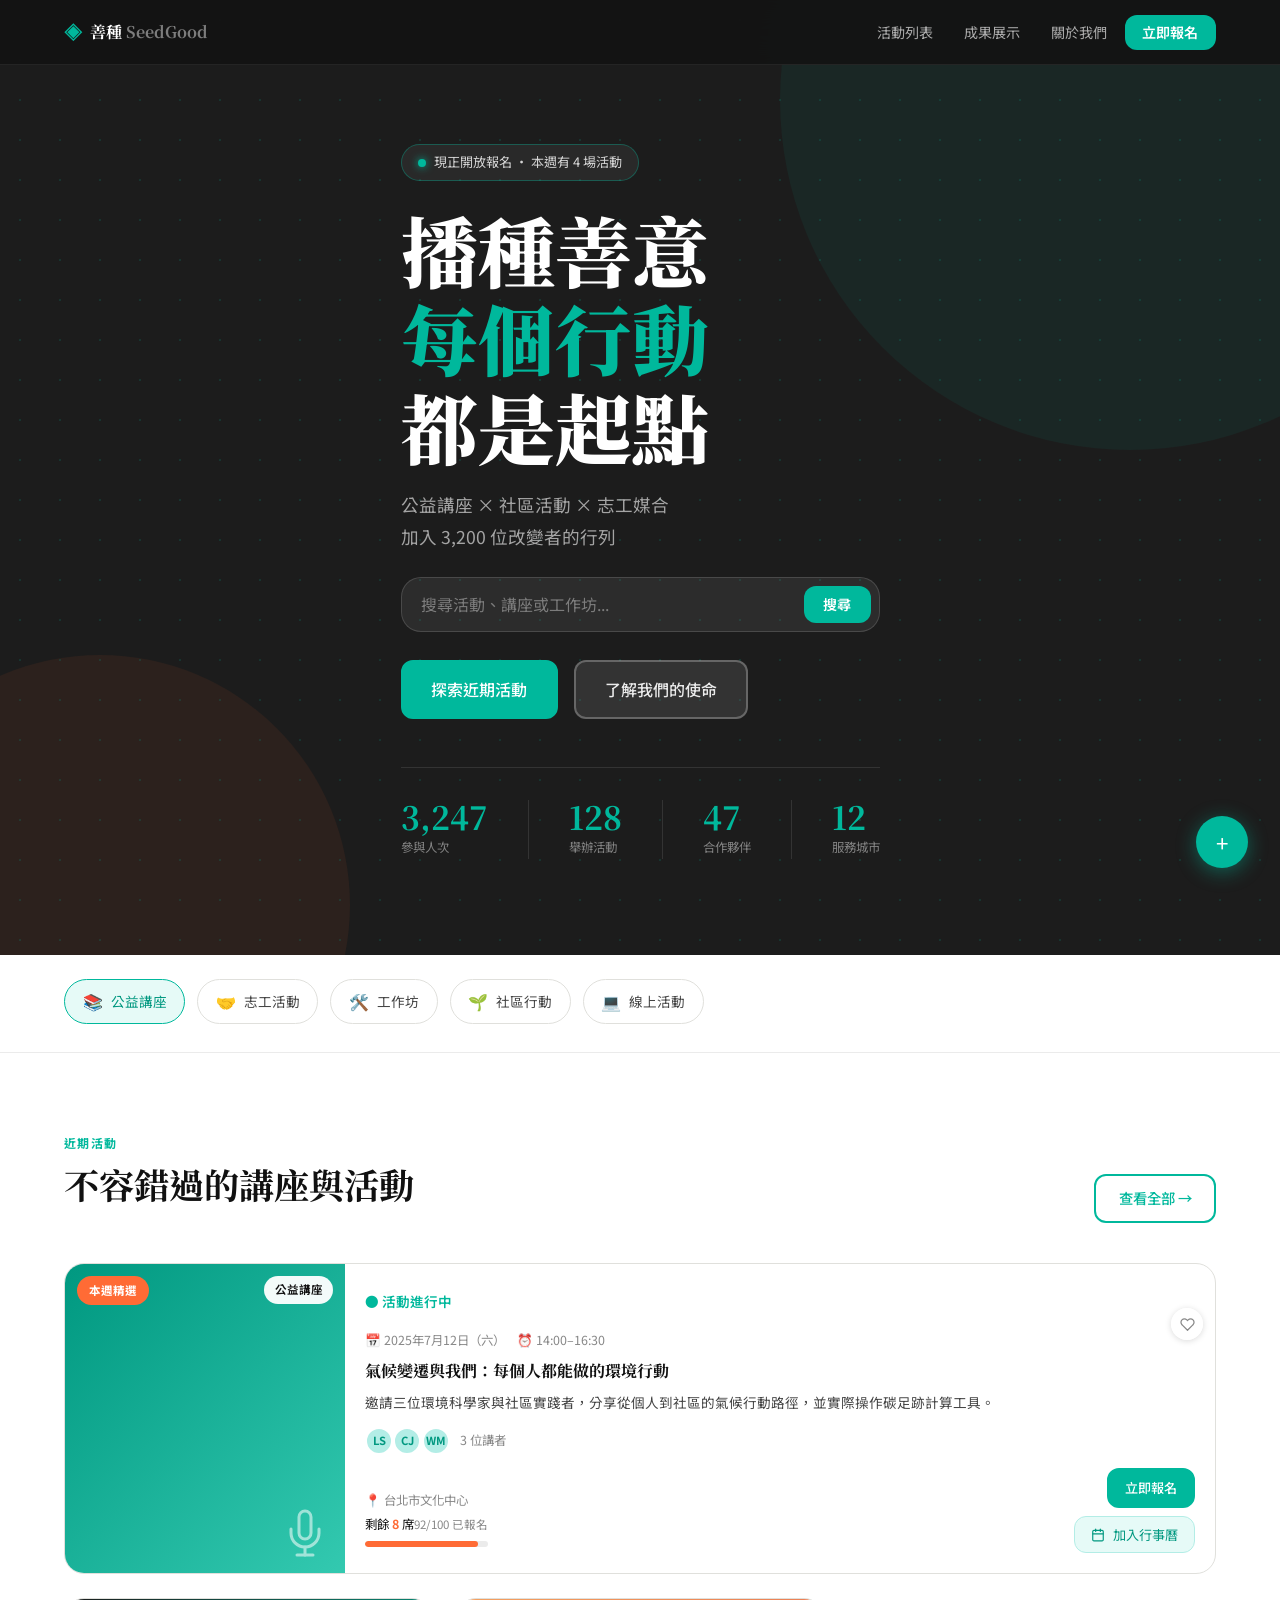
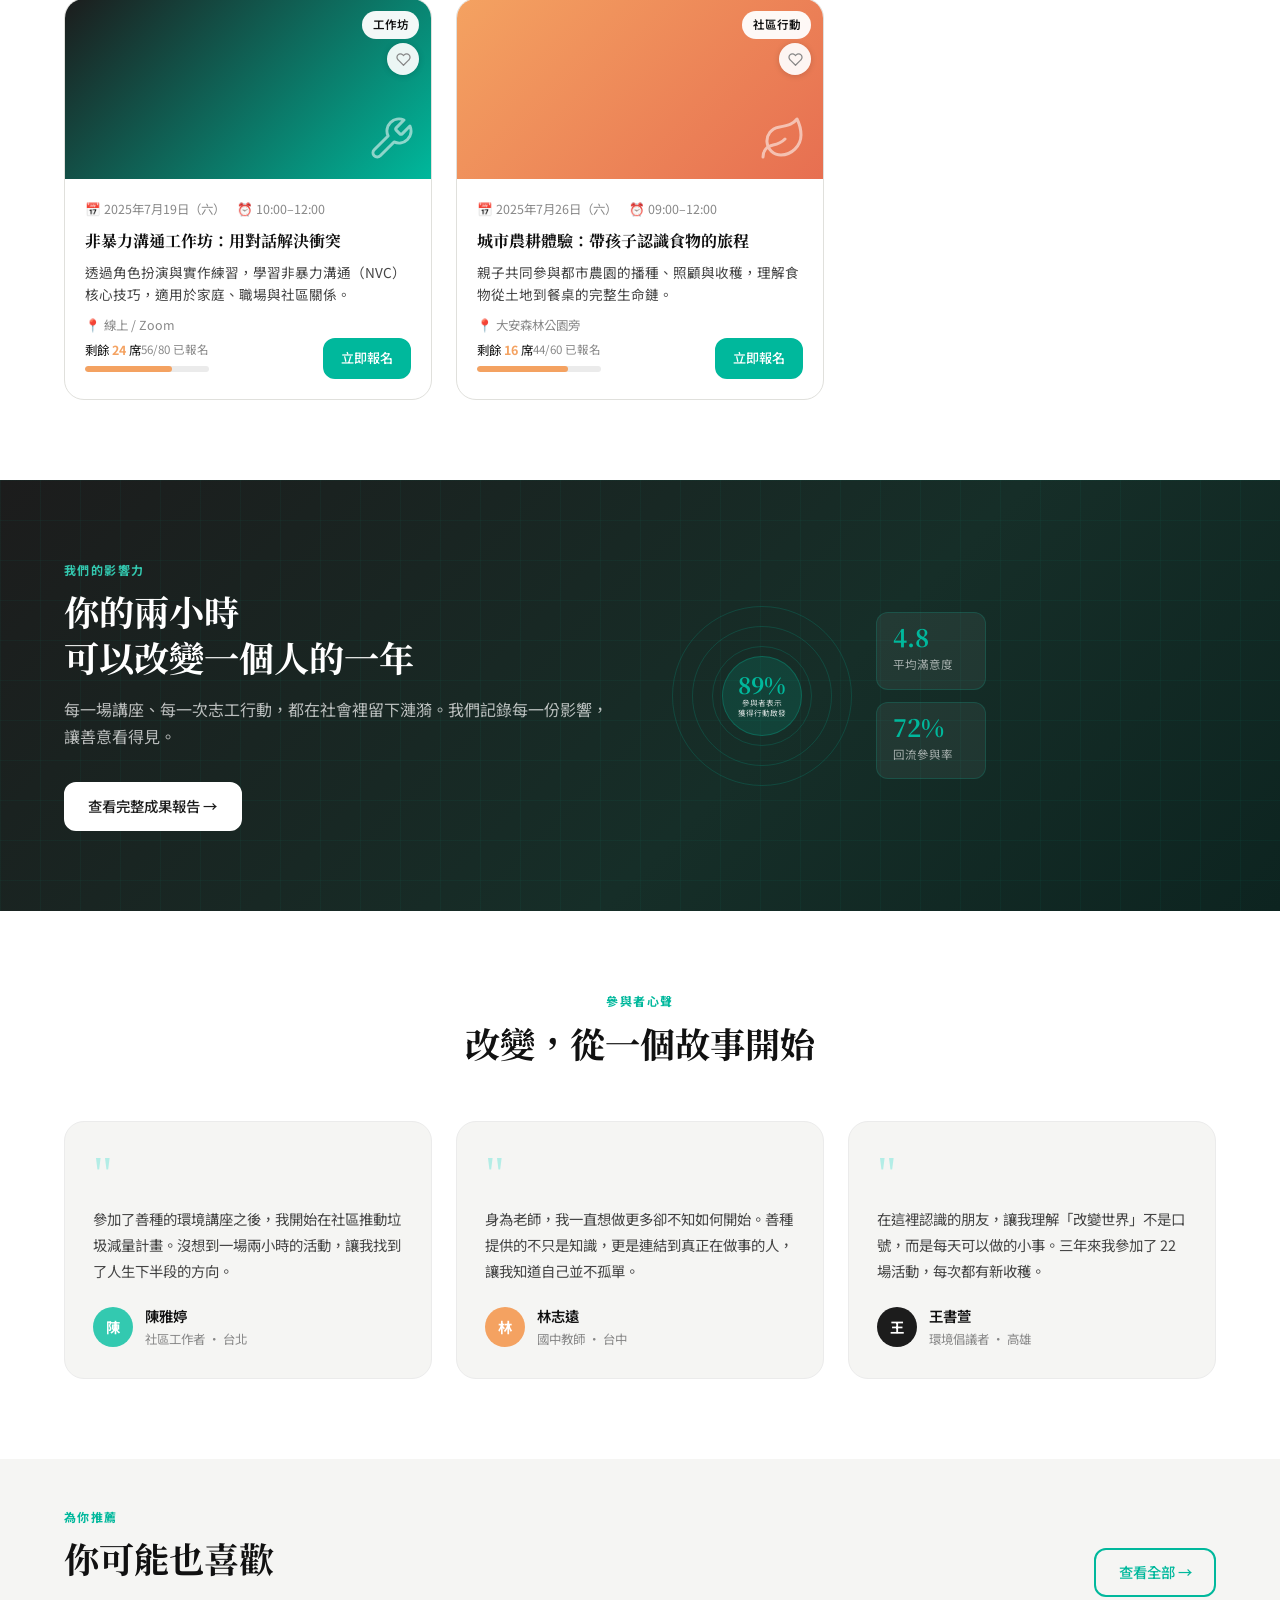
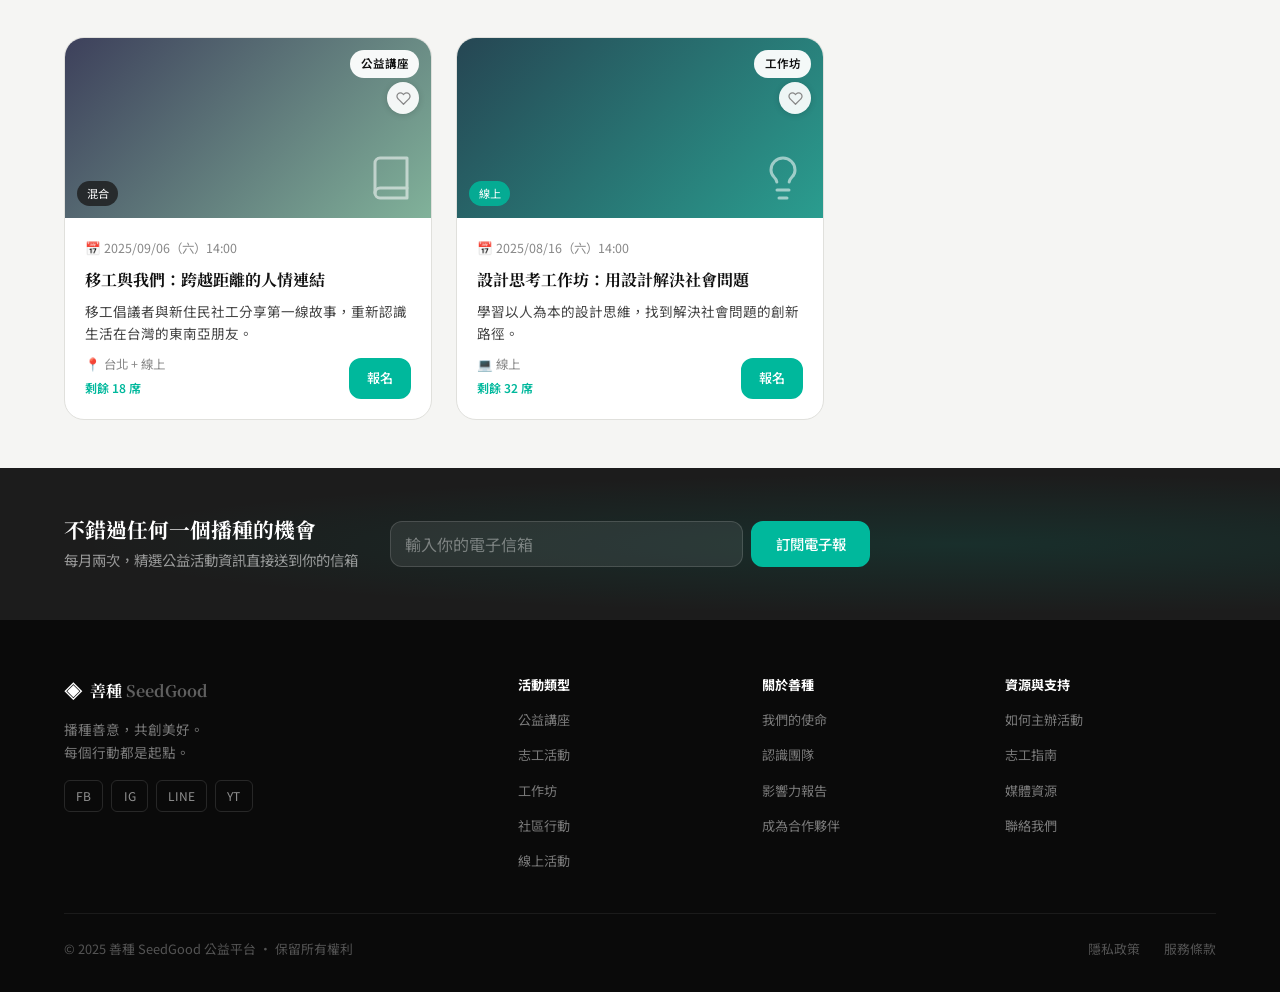
==== commit 69ff8d17: "update 0111" ====
--- a/index.html
+++ b/index.html
@@ -130,11 +130,11 @@
     </div>
     <div class="events-grid">
 
-      <article class="event-card featured">
+      <article class="event-card featured" data-event-id="event-climate" data-type="lecture">
         <div class="event-badge">本週精選</div>
         <div class="event-img" style="background: linear-gradient(135deg, #009880 0%, #33C9B0 100%)">
           <div class="event-category-tag">公益講座</div>
-          <div class="event-type-icon">🎤</div>
+          <div class="event-type-icon"><svg viewBox="0 0 24 24" fill="none" stroke="white" stroke-width="1.5" stroke-linecap="round" stroke-linejoin="round"><path d="M12 1a3 3 0 0 0-3 3v8a3 3 0 0 0 6 0V4a3 3 0 0 0-3-3z"/><path d="M19 10v2a7 7 0 0 1-14 0v-2"/><line x1="12" y1="19" x2="12" y2="23"/><line x1="8" y1="23" x2="16" y2="23"/></svg></div>
         </div>
         <div class="event-body">
           <div class="event-countdown" data-event-date="2025-07-12T14:00:00"></div>
@@ -153,17 +153,23 @@
           <div class="event-footer">
             <div class="event-info">
               <span class="event-location">📍 台北市文化中心</span>
-              <span class="event-seats seats-low">僅剩 8 席</span>
-            </div>
-            <a href="event-detail.html" class="btn btn-primary btn-sm">立即報名</a>
+              <div data-seats-used="92" data-seats-total="100"></div>
+            </div>
+            <div style="display:flex;flex-direction:column;gap:.5rem;align-items:flex-end">
+              <a href="event-detail.html" class="btn btn-primary btn-sm">立即報名</a>
+              <button class="cal-btn" onclick="addToCalendar('氣候變遷與我們','2025-07-12T14:00:00','2025-07-12T16:30:00','台北市文化中心','公益講座')">
+                <svg viewBox="0 0 24 24" fill="none" stroke="currentColor" stroke-width="2" stroke-linecap="round" stroke-linejoin="round"><rect x="3" y="4" width="18" height="18" rx="2" ry="2"/><line x1="16" y1="2" x2="16" y2="6"/><line x1="8" y1="2" x2="8" y2="6"/><line x1="3" y1="10" x2="21" y2="10"/></svg>
+                加入行事曆
+              </button>
+            </div>
           </div>
         </div>
       </article>
 
-      <article class="event-card">
+      <article class="event-card" data-event-id="event-nvc" data-type="workshop">
         <div class="event-img" style="background: linear-gradient(135deg, #1C1C1C 0%, #00B89C 100%)">
           <div class="event-category-tag">工作坊</div>
-          <div class="event-type-icon">🛠️</div>
+          <div class="event-type-icon"><svg viewBox="0 0 24 24" fill="none" stroke="white" stroke-width="1.5" stroke-linecap="round" stroke-linejoin="round"><path d="M14.7 6.3a1 1 0 0 0 0 1.4l1.6 1.6a1 1 0 0 0 1.4 0l3.77-3.77a6 6 0 0 1-7.94 7.94l-6.91 6.91a2.12 2.12 0 0 1-3-3l6.91-6.91a6 6 0 0 1 7.94-7.94l-3.76 3.76z"/></svg></div>
         </div>
         <div class="event-body">
           <div class="event-meta">
@@ -175,17 +181,17 @@
           <div class="event-footer">
             <div class="event-info">
               <span class="event-location">📍 線上 / Zoom</span>
-              <span class="event-seats">剩餘 24 席</span>
+              <div data-seats-used="56" data-seats-total="80"></div>
             </div>
             <a href="event-detail.html" class="btn btn-primary btn-sm">立即報名</a>
           </div>
         </div>
       </article>
 
-      <article class="event-card">
+      <article class="event-card" data-event-id="event-farm" data-type="community">
         <div class="event-img" style="background: linear-gradient(135deg, #F4A261 0%, #E76F51 100%)">
           <div class="event-category-tag">社區行動</div>
-          <div class="event-type-icon">🌱</div>
+          <div class="event-type-icon"><svg viewBox="0 0 24 24" fill="none" stroke="white" stroke-width="1.5" stroke-linecap="round" stroke-linejoin="round"><path d="M11 20A7 7 0 0 1 9.8 6.1C15.5 5 17 4.48 19 2c1 2 2 4.18 2 8 0 5.5-4.78 10-10 10z"/><path d="M2 21c0-3 1.85-5.36 5.08-6C9.5 14.52 12 13 13 12"/></svg></div>
         </div>
         <div class="event-body">
           <div class="event-meta">
@@ -197,7 +203,7 @@
           <div class="event-footer">
             <div class="event-info">
               <span class="event-location">📍 大安森林公園旁</span>
-              <span class="event-seats">剩餘 16 席</span>
+              <div data-seats-used="44" data-seats-total="60"></div>
             </div>
             <a href="event-detail.html" class="btn btn-primary btn-sm">立即報名</a>
           </div>
@@ -219,7 +225,7 @@
         <a href="impact.html" class="btn btn-light">查看完整成果報告 →</a>
       </div>
       <div class="impact-visual">
-        <div class="impact-circle">
+        <div class="impact-circle" title="點擊看影響力漣漪！">
           <div class="impact-ring ring-1"></div>
           <div class="impact-ring ring-2"></div>
           <div class="impact-ring ring-3"></div>
@@ -286,6 +292,59 @@
           </div>
         </div>
       </div>
+    </div>
+  </div>
+</section>
+
+<!-- Personalized Recommendations -->
+<section class="section alt-bg" id="recommended" style="padding:3rem 0">
+  <div class="container">
+    <div class="section-header">
+      <div>
+        <p class="section-eyebrow">為你推薦</p>
+        <h2 class="section-title">你可能也喜歡</h2>
+      </div>
+      <a href="events.html" class="btn btn-outline">查看全部 →</a>
+    </div>
+    <div class="events-grid" id="recommendedGrid">
+      <article class="event-card" data-event-id="rec-1" data-type="lecture">
+        <div class="event-img" style="background: linear-gradient(135deg, #3D405B 0%, #81B29A 100%)">
+          <div class="event-category-tag">公益講座</div>
+          <div class="event-type-icon"><svg viewBox="0 0 24 24" fill="none" stroke="white" stroke-width="1.5" stroke-linecap="round" stroke-linejoin="round"><path d="M4 19.5A2.5 2.5 0 0 1 6.5 17H20"/><path d="M6.5 2H20v20H6.5A2.5 2.5 0 0 1 4 19.5v-15A2.5 2.5 0 0 1 6.5 2z"/></svg></div>
+          <div class="event-mode-badge hybrid">混合</div>
+        </div>
+        <div class="event-body">
+          <div class="event-meta"><span class="event-date">📅 2025/09/06（六）14:00</span></div>
+          <h3 class="event-title">移工與我們：跨越距離的人情連結</h3>
+          <p class="event-desc">移工倡議者與新住民社工分享第一線故事，重新認識生活在台灣的東南亞朋友。</p>
+          <div class="event-footer">
+            <div class="event-info">
+              <span class="event-location">📍 台北 + 線上</span>
+              <span class="event-seats">剩餘 18 席</span>
+            </div>
+            <a href="event-detail.html" class="btn btn-primary btn-sm">報名</a>
+          </div>
+        </div>
+      </article>
+      <article class="event-card" data-event-id="rec-2" data-type="workshop">
+        <div class="event-img" style="background: linear-gradient(135deg, #264653 0%, #2A9D8F 100%)">
+          <div class="event-category-tag">工作坊</div>
+          <div class="event-type-icon"><svg viewBox="0 0 24 24" fill="none" stroke="white" stroke-width="1.5" stroke-linecap="round" stroke-linejoin="round"><line x1="9" y1="18" x2="15" y2="18"/><line x1="10" y1="22" x2="14" y2="22"/><path d="M15.09 14c.18-.98.65-1.74 1.41-2.5A4.65 4.65 0 0 0 18 8 6 6 0 0 0 6 8c0 1 .23 2.23 1.5 3.5A4.61 4.61 0 0 1 8.91 14"/></svg></div>
+          <div class="event-mode-badge online">線上</div>
+        </div>
+        <div class="event-body">
+          <div class="event-meta"><span class="event-date">📅 2025/08/16（六）14:00</span></div>
+          <h3 class="event-title">設計思考工作坊：用設計解決社會問題</h3>
+          <p class="event-desc">學習以人為本的設計思維，找到解決社會問題的創新路徑。</p>
+          <div class="event-footer">
+            <div class="event-info">
+              <span class="event-location">💻 線上</span>
+              <span class="event-seats">剩餘 32 席</span>
+            </div>
+            <a href="event-detail.html" class="btn btn-primary btn-sm">報名</a>
+          </div>
+        </div>
+      </article>
     </div>
   </div>
 </section>
--- a/css/style.css
+++ b/css/style.css
@@ -1,6 +1,6 @@
 /* ===================================
    善種 SeedGood — Main Stylesheet
-   炭黑 × 青綠 Modern Edition v2
+   炭黑 × 青綠 Modern Edition v3 Enhanced
    =================================== */
 
 :root {
@@ -29,7 +29,6 @@
   --border-color: #E0E0DC;
   --border-light: #EBEBEB;
 
-  /* Backwards-compat aliases */
   --green-dark: var(--teal-dark);
   --green-mid: var(--teal);
   --green-light: var(--teal-light);
@@ -100,7 +99,7 @@
 .btn:active { transform: scale(0.98); }
 .btn-sm { padding: .45rem 1rem; font-size: .82rem; }
 .btn-lg { padding: .85rem 1.8rem; font-size: 1rem; }
-
+.btn-full { width: 100%; }
 .btn-primary { background: var(--teal); color: #fff; border-color: var(--teal); }
 .btn-primary:hover { background: var(--teal-dark); border-color: var(--teal-dark); }
 .btn-accent { background: var(--accent); color: #fff; border-color: var(--accent); }
@@ -121,7 +120,7 @@
 .nav-logo { display: flex; align-items: center; gap: .5rem; font-family: var(--font-serif); font-weight: 700; font-size: 1rem; }
 .logo-mark { color: var(--teal); font-size: 1.1rem; }
 .logo-text { color: #fff; }
-.logo-text em { color: rgba(255,255,255,0.45); font-style: normal; }
+.logo-text em { color: rgba(255,255,255,.45); font-style: normal; }
 .nav-links { display: flex; list-style: none; gap: .25rem; margin-left: auto; align-items: center; }
 .nav-links a { padding: .4rem .85rem; border-radius: var(--radius-sm); font-size: .88rem; color: rgba(255,255,255,0.65); transition: all .2s; position: relative; }
 .nav-links a:hover, .nav-links a.active { color: #fff; }
@@ -161,7 +160,7 @@
 .hero-stats { display: flex; gap: 2.5rem; flex-wrap: wrap; padding-top: 2rem; border-top: 1px solid rgba(255,255,255,0.1); }
 .stat { text-align: left; }
 .stat-num { display: block; font-family: var(--font-serif); font-size: 2rem; font-weight: 700; color: var(--teal); line-height: 1; }
-.stat-label { font-size: .78rem; color: rgba(255,255,255,0.45); margin-top: .25rem; }
+.stat-label { font-size: .78rem; color: rgba(255,255,255,.45); margin-top: .25rem; }
 .stat-divider { width: 1px; background: rgba(255,255,255,0.1); align-self: stretch; }
 
 /* ===== Hero Search ===== */
@@ -185,6 +184,7 @@
 .search-result-title { font-size: .95rem; font-weight: 600; margin-bottom: .15rem; }
 .search-result-meta { font-size: .78rem; color: var(--text-muted); }
 .search-no-result { text-align: center; padding: 2rem; color: var(--text-muted); font-size: .9rem; }
+.search-empty-icon { font-size: 2rem; margin-bottom: .5rem; }
 
 /* ===== Categories ===== */
 .categories { background: #fff; border-bottom: 1px solid var(--border-light); padding: 1.5rem 0; }
@@ -209,7 +209,14 @@
 .event-mode-badge { position: absolute; bottom: 12px; left: 12px; background: rgba(0,0,0,.55); color: #fff; padding: .2rem .6rem; border-radius: 100px; font-size: .7rem; backdrop-filter: blur(4px); }
 .event-mode-badge.online { background: rgba(0,184,156,.85); }
 .event-mode-badge.hybrid { background: rgba(28,28,28,.8); }
-.event-type-icon { font-size: 2.5rem; position: absolute; bottom: 16px; right: 16px; opacity: .35; }
+
+/* ===== Event Type Icons (SVG-based, no emoji) ===== */
+.event-type-icon {
+  position: absolute; bottom: 16px; right: 16px; width: 48px; height: 48px; opacity: .55;
+  display: flex; align-items: center; justify-content: center;
+}
+.event-type-icon svg { width: 100%; height: 100%; }
+
 .event-body { padding: 1.25rem; display: flex; flex-direction: column; gap: .6rem; }
 .event-meta { display: flex; gap: .75rem; flex-wrap: wrap; }
 .event-date, .event-time { font-size: .78rem; color: var(--text-muted); }
@@ -225,12 +232,32 @@
 .event-seats { font-size: .75rem; font-weight: 600; color: var(--teal); }
 .event-seats.seats-low { color: var(--accent); }
 
+/* ===== Favorite Button ===== */
+.fav-btn {
+  position: absolute; top: 44px; right: 12px; z-index: 3;
+  width: 32px; height: 32px; border-radius: 50%;
+  background: rgba(255,255,255,.92); border: none; cursor: pointer;
+  display: flex; align-items: center; justify-content: center;
+  box-shadow: 0 1px 6px rgba(0,0,0,.15); transition: all .2s;
+  color: var(--text-muted);
+}
+.fav-btn:hover { transform: scale(1.1); color: var(--accent); }
+.fav-btn.favorited { color: var(--accent); background: #fff4f0; }
+.fav-btn svg { width: 15px; height: 15px; }
+.fav-btn.favorited svg { fill: var(--accent); }
+
 /* ===== Countdown ===== */
 .event-countdown { display: flex; gap: .4rem; align-items: center; margin: .4rem 0; }
 .countdown-unit { text-align: center; background: var(--off-white); border-radius: var(--radius-sm); padding: .3rem .5rem; min-width: 38px; }
 .countdown-num { font-size: 1.1rem; font-weight: 700; display: block; color: var(--teal-dark); font-family: var(--font-serif); line-height: 1.1; }
 .countdown-label { font-size: .6rem; color: var(--text-muted); }
 .countdown-sep { font-weight: 700; color: var(--text-muted); }
+.countdown-live { color: var(--teal); font-weight: 600; font-size: .85rem; display: flex; align-items: center; gap: .4rem; }
+
+/* ===== Seats Visual Progress Bar ===== */
+.seats-visual-label { display: flex; justify-content: space-between; align-items: center; margin-bottom: .35rem; font-size: .78rem; }
+.seats-visual-bar { height: 6px; background: var(--border-light); border-radius: 3px; overflow: hidden; margin-bottom: .4rem; }
+.seats-visual-fill { height: 100%; border-radius: 3px; transition: width .8s var(--ease); }
 
 /* ===== Impact Banner ===== */
 .impact-banner { background: linear-gradient(135deg, var(--primary) 0%, #162e28 60%, #0d2420 100%); color: #fff; position: relative; overflow: hidden; }
@@ -239,13 +266,16 @@
 .impact-text .section-eyebrow.light { color: var(--teal-light); }
 .impact-desc { color: rgba(255,255,255,.7); margin-bottom: 2rem; font-size: 1rem; }
 .impact-visual { display: flex; align-items: center; gap: 1.5rem; }
-.impact-circle { position: relative; width: 180px; height: 180px; flex-shrink: 0; display: flex; align-items: center; justify-content: center; }
+.impact-circle { position: relative; width: 180px; height: 180px; flex-shrink: 0; display: flex; align-items: center; justify-content: center; cursor: pointer; }
 .impact-ring { position: absolute; border-radius: 50%; border: 1px solid rgba(0,184,156,.2); animation: ripple 4s infinite; }
 .ring-1 { width: 180px; height: 180px; animation-delay: 0s; }
 .ring-2 { width: 140px; height: 140px; animation-delay: .5s; }
 .ring-3 { width: 100px; height: 100px; animation-delay: 1s; }
 @keyframes ripple { 0%,100%{opacity:.5;transform:scale(1)} 50%{opacity:.2;transform:scale(1.05)} }
-.impact-center { position: relative; z-index: 2; text-align: center; background: rgba(0,184,156,.15); width: 80px; height: 80px; border-radius: 50%; display: flex; flex-direction: column; align-items: center; justify-content: center; border: 1px solid rgba(0,184,156,.3); }
+.impact-circle.ripple-burst .impact-ring { animation: ripple-burst .8s ease-out forwards; }
+@keyframes ripple-burst { 0%{opacity:.8;transform:scale(1)} 100%{opacity:0;transform:scale(1.5)} }
+.impact-center { position: relative; z-index: 2; text-align: center; background: rgba(0,184,156,.15); width: 80px; height: 80px; border-radius: 50%; display: flex; flex-direction: column; align-items: center; justify-content: center; border: 1px solid rgba(0,184,156,.3); transition: transform .2s; }
+.impact-circle:hover .impact-center { transform: scale(1.06); }
 .impact-big-num { font-family: var(--font-serif); font-size: 1.4rem; font-weight: 700; line-height: 1; color: var(--teal); }
 .impact-big-label { font-size: .48rem; color: rgba(255,255,255,.8); line-height: 1.3; text-align: center; margin-top: 2px; }
 .impact-cards-small { display: flex; flex-direction: column; gap: .75rem; }
@@ -274,6 +304,10 @@
 .newsletter-form input { border-radius: var(--radius-md); background: rgba(255,255,255,0.08); border-color: rgba(255,255,255,0.14); color: #fff; }
 .newsletter-form input::placeholder { color: rgba(255,255,255,0.38); }
 .newsletter-form input:focus { border-color: var(--teal); background: rgba(255,255,255,0.12); }
+
+/* Newsletter success state */
+.newsletter-success { display: flex; align-items: center; gap: 1rem; color: rgba(255,255,255,.9); font-size: .95rem; }
+.newsletter-success-icon { font-size: 2rem; flex-shrink: 0; }
 
 /* ===== Footer ===== */
 .footer { background: #0a0a0a; color: rgba(255,255,255,.65); padding: 3.5rem 0 2rem; }
@@ -329,6 +363,40 @@
 .list-view .event-card { display: grid; grid-template-columns: 120px 1fr; }
 .list-view .event-card .event-img { height: 100%; min-height: 120px; }
 .list-view .event-card .event-desc { display: none; }
+
+/* ===== Carbon Footprint Calculator ===== */
+.carbon-calc { background: var(--teal-bg); border: 1px solid var(--teal-pale); border-radius: var(--radius-lg); padding: 1.5rem; margin-top: 1.5rem; }
+.carbon-calc h3 { font-size: 1.1rem; color: var(--teal-dark); margin-bottom: 1rem; }
+.calc-row { display: grid; grid-template-columns: 1fr auto; gap: .75rem; align-items: center; margin-bottom: .85rem; }
+.calc-row label { font-size: .85rem; color: var(--text-secondary); }
+.calc-row-inner { display: flex; align-items: center; gap: .5rem; }
+.calc-row input[type=range] { width: 120px; accent-color: var(--teal); }
+.calc-val { font-size: .82rem; font-weight: 700; color: var(--teal-dark); min-width: 28px; text-align: right; }
+.calc-result { background: var(--primary); color: #fff; border-radius: var(--radius-md); padding: 1rem 1.25rem; margin-top: 1rem; display: flex; align-items: center; gap: 1.5rem; }
+.calc-num { font-family: var(--font-serif); font-size: 2rem; font-weight: 700; color: var(--teal); line-height: 1; }
+.calc-unit { font-size: .72rem; color: rgba(255,255,255,.6); margin-top: .15rem; }
+.calc-bar-wrap { flex: 1; }
+.calc-bar { height: 8px; background: rgba(255,255,255,.15); border-radius: 4px; overflow: hidden; margin-bottom: .4rem; }
+.calc-bar-fill { height: 100%; background: linear-gradient(90deg, var(--teal-light), var(--teal)); border-radius: 4px; transition: width .5s var(--ease); }
+.calc-compare { font-size: .8rem; color: rgba(255,255,255,.7); }
+
+/* ===== Add to Calendar Button ===== */
+.cal-btn { display: inline-flex; align-items: center; gap: .5rem; padding: .5rem 1rem; border-radius: var(--radius-md); border: 1.5px solid var(--teal-pale); color: var(--teal-dark); font-size: .82rem; background: var(--teal-bg); transition: .2s; cursor: pointer; }
+.cal-btn:hover { background: var(--teal); color: #fff; border-color: var(--teal); }
+.cal-btn svg { width: 14px; height: 14px; }
+
+/* ===== Share Card Button ===== */
+.share-gen-btn { display: inline-flex; align-items: center; gap: .5rem; padding: .5rem 1rem; border-radius: var(--radius-md); border: 1.5px solid var(--border-color); color: var(--text-secondary); font-size: .82rem; background: #fff; transition: .2s; cursor: pointer; }
+.share-gen-btn:hover { border-color: var(--teal); color: var(--teal-dark); }
+
+/* ===== Host Application Form ===== */
+.host-form-section { background: var(--off-white); border-radius: var(--radius-xl); padding: 2.5rem; border: 1px solid var(--border-light); }
+.host-form-section h3 { font-size: 1.4rem; margin-bottom: .5rem; }
+.host-form-section .form-desc { color: var(--text-secondary); margin-bottom: 1.5rem; font-size: .9rem; }
+.host-form { display: flex; flex-direction: column; gap: .9rem; }
+.host-form .form-row { display: grid; grid-template-columns: 1fr 1fr; gap: .75rem; }
+.host-form .form-group { display: flex; flex-direction: column; gap: .35rem; }
+.host-form label { font-size: .82rem; font-weight: 500; color: var(--text-secondary); }
 
 /* ===== Event Detail ===== */
 .event-hero { position: relative; padding: 9rem 0 4rem; overflow: hidden; min-height: 400px; display: flex; align-items: flex-end; }
@@ -552,6 +620,7 @@
   .filter-inner { flex-direction: column; align-items: flex-start; }
   .big-metrics-grid { grid-template-columns: repeat(2, 1fr); }
   .fab-container { bottom: 1rem; right: 1rem; }
+  .host-form .form-row { grid-template-columns: 1fr; }
 }
 @media (max-width: 640px) {
   .hero-title { font-size: 2.4rem; }
